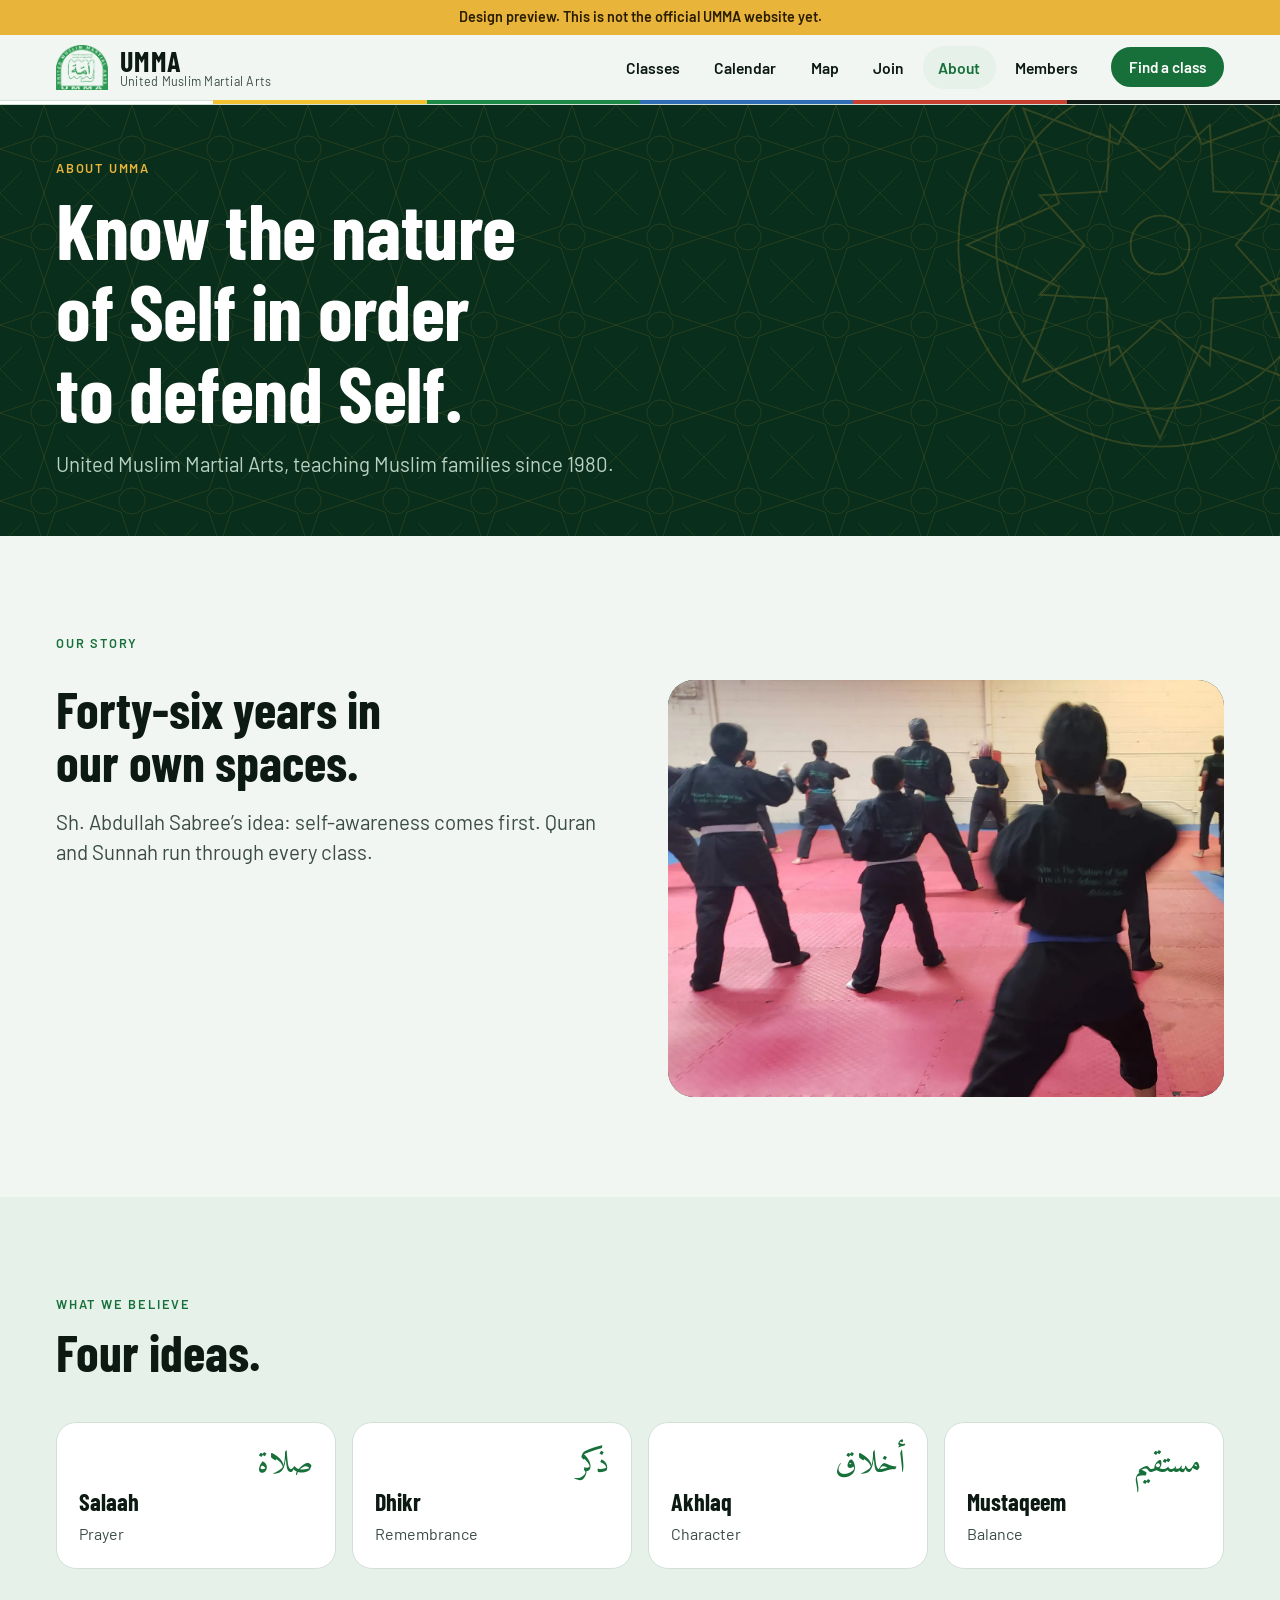
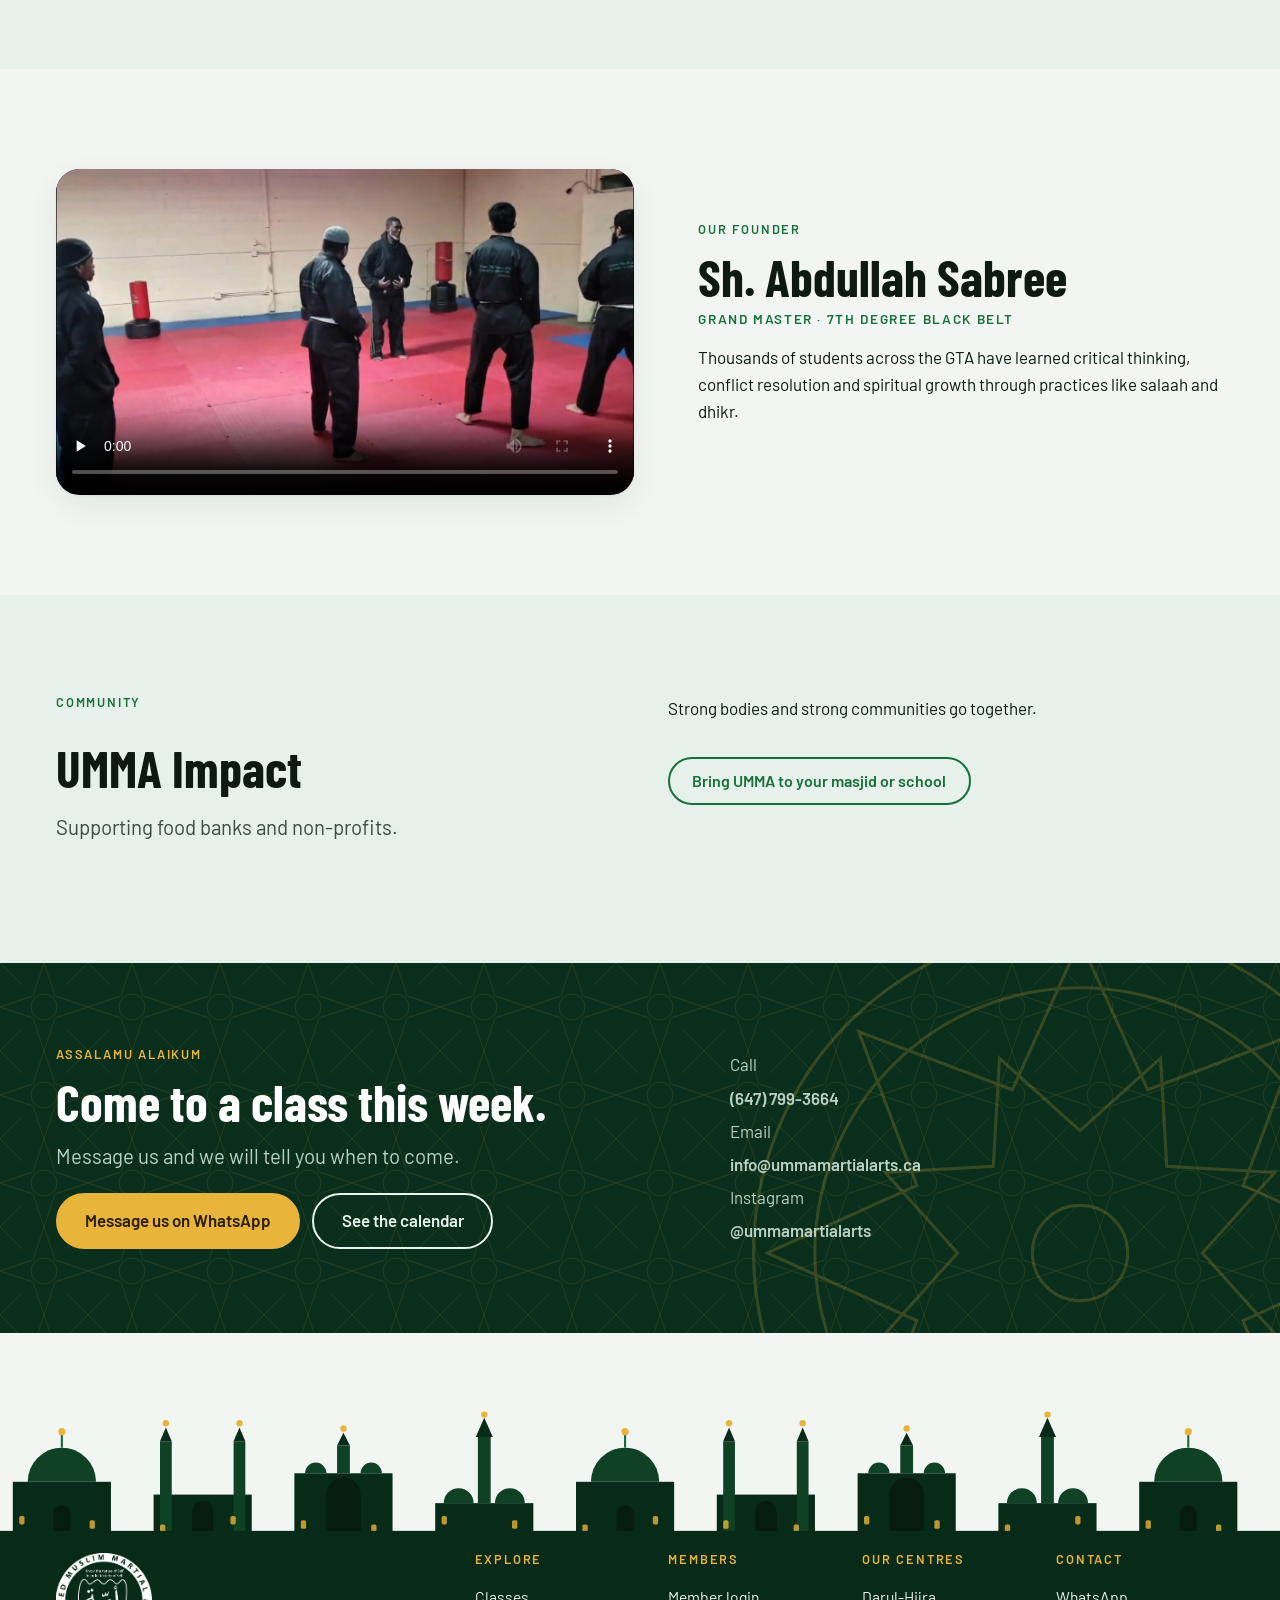
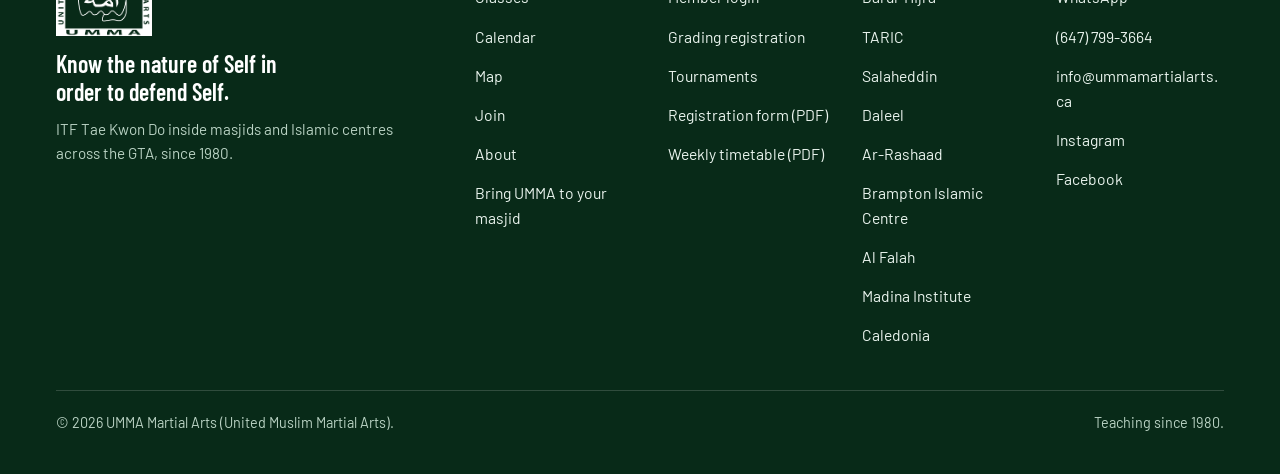
==== about.html @ 0c778fdb "Add files via upload" ====
<!doctype html>
<html lang="en">
<head>
<meta charset="utf-8">
<meta name="viewport" content="width=device-width, initial-scale=1, viewport-fit=cover">
<title>About UMMA | United Muslim Martial Arts since 1980</title>
<meta name="description" content="UMMA has taught ITF Tae Kwon Do to Muslim families in the GTA since 1980, guided by Sh. Abdullah Sabree’s self-awareness philosophy and the Quran and Sunnah.">
<meta name="robots" content="noindex, nofollow">
<link rel="canonical" href="https://sales580.github.io/umma-martial-arts-redesign/about.html">
<meta name="theme-color" content="#0A2E1C">
<meta property="og:type" content="website">
<meta property="og:site_name" content="UMMA Martial Arts">
<meta property="og:title" content="About UMMA | United Muslim Martial Arts since 1980">
<meta property="og:description" content="UMMA has taught ITF Tae Kwon Do to Muslim families in the GTA since 1980, guided by Sh. Abdullah Sabree’s self-awareness philosophy and the Quran and Sunnah.">
<meta property="og:url" content="https://sales580.github.io/umma-martial-arts-redesign/about.html">
<meta property="og:image" content="https://sales580.github.io/umma-martial-arts-redesign/og-image.jpg">
<meta name="twitter:card" content="summary_large_image">
<link rel="icon" type="image/png" href="favicon-64.png">
<link rel="apple-touch-icon" href="apple-touch-icon.png">
<link rel="preconnect" href="https://fonts.googleapis.com"><link rel="preconnect" href="https://fonts.gstatic.com" crossorigin><link href="https://fonts.googleapis.com/css2?family=Amiri:wght@400&family=Barlow+Condensed:wght@600;700&family=Barlow:wght@400;500;600&display=swap" rel="stylesheet">
<link rel="stylesheet" href="site.css">

</head>
<body>
<script>document.documentElement.classList.add("js")</script>
<a class="skip" href="#main">Skip to content</a>
<div class="preview-bar" role="note">Design preview. This is not the official UMMA website yet.</div>
<header class="site-header">
  <div class="wrap bar">
    <a class="brand" href="index.html" aria-label="UMMA Martial Arts, home">
      <img class="brand-logo" src="umma-logo-green.png" width="52" height="45" alt="">
      <span class="brand-text"><strong>UMMA</strong><span>United Muslim Martial Arts</span></span>
    </a>
    <nav class="nav" aria-label="Main"><a href="classes.html">Classes</a><a href="schedule.html">Calendar</a><a href="map.html">Map</a><a href="join.html">Join</a><a href="about.html" aria-current="page">About</a><a href="members.html">Members</a></nav>
    <a class="btn btn-sm hide-sm" href="schedule.html">Find a class</a>
  </div>
  <div class="beltbar" aria-hidden="true"><i></i><i></i><i></i><i></i><i></i><i></i></div>
</header>
<main id="main">
<section class="page-hero has-orn on-deep"><div class="ph-orn" aria-hidden="true"><svg class="orn" viewBox="0 0 200 200" aria-hidden="true"><circle cx="100" cy="100" r="96" class="orn-ring"/><circle cx="100" cy="100" r="78" class="orn-ring"/><path d="M100.0 8.0 L119.9 52.0 L165.1 34.9 L148.0 80.1 L192.0 100.0 L148.0 119.9 L165.1 165.1 L119.9 148.0 L100.0 192.0 L80.1 148.0 L34.9 165.1 L52.0 119.9 L8.0 100.0 L52.0 80.1 L34.9 34.9 L80.1 52.0 Z" class="orn-star"/><path d="M123.7 42.7 L125.5 74.5 L157.3 76.3 L136.0 100.0 L157.3 123.7 L125.5 125.5 L123.7 157.3 L100.0 136.0 L76.3 157.3 L74.5 125.5 L42.7 123.7 L64.0 100.0 L42.7 76.3 L74.5 74.5 L76.3 42.7 L100.0 64.0 Z" class="orn-star"/><circle cx="100" cy="100" r="14" class="orn-ring"/></svg></div><div class="wrap">
  <p class="eyebrow">About UMMA</p><h1>Know the nature of Self in order to defend Self.</h1><p class="lead">United Muslim Martial Arts, teaching Muslim families since 1980.</p></div></section>
<section class="section" aria-labelledby="story-h"><div class="wrap two">
  <div class="stack rv"><p class="eyebrow">Our story</p><h2 id="story-h">Forty-six years in our own spaces.</h2>
    <p class="lead">Sh. Abdullah Sabree&rsquo;s idea: self-awareness comes first. Quran and Sunnah run through every class.</p></div>
  <div class="rv" style="--d:.1s"><div class="band" style="aspect-ratio:4/3"><img src="class-action.webp" alt="Students practising together, seen from behind" loading="lazy"></div></div>
</div></section>
<section class="section section-tint" aria-labelledby="values-h"><div class="wrap">
  <div class="section-head rv"><p class="eyebrow">What we believe</p><h2 id="values-h">Four ideas.</h2></div>
  <div class="values"><div class="value rv" style="--d:0.00s"><span class="ar" lang="ar" dir="rtl" aria-hidden="true">صلاة</span><h3>Salaah</h3><p>Prayer</p></div><div class="value rv" style="--d:0.08s"><span class="ar" lang="ar" dir="rtl" aria-hidden="true">ذكر</span><h3>Dhikr</h3><p>Remembrance</p></div><div class="value rv" style="--d:0.16s"><span class="ar" lang="ar" dir="rtl" aria-hidden="true">أخلاق</span><h3>Akhlaq</h3><p>Character</p></div><div class="value rv" style="--d:0.24s"><span class="ar" lang="ar" dir="rtl" aria-hidden="true">مستقيم</span><h3>Mustaqeem</h3><p>Balance</p></div></div>
</div></section>
<section class="section" aria-labelledby="founder-h"><div class="wrap split">
  <div class="video rv"><video controls preload="none" playsinline poster="sh-abdullah-poster.jpg" aria-label="Sh. Abdullah Sabree speaking with students in the dojo"><source src="sh-abdullah-intro.mp4" type="video/mp4"></video></div>
  <div class="rv" style="--d:.1s"><p class="eyebrow">Our founder</p><h2 id="founder-h">Sh. Abdullah Sabree</h2>
    <p class="role">Grand Master &middot; 7th degree black belt</p>
    <p>Thousands of students across the GTA have learned critical thinking, conflict resolution and spiritual growth through practices like salaah and dhikr.</p></div>
</div></section>
<section class="section section-tint" aria-labelledby="impact-h"><div class="wrap two">
  <div class="stack rv"><p class="eyebrow">Community</p><h2 id="impact-h">UMMA Impact</h2><p class="lead">Supporting food banks and non-profits.</p></div>
  <div class="stack rv" style="--d:.1s"><p>Strong bodies and strong communities go together.</p><p><a class="btn btn-line" href="host.html">Bring UMMA to your masjid or school</a></p></div>
</div></section>
<section class="cta on-deep" aria-labelledby="cta-h">
  <div class="hero-orn" aria-hidden="true" style="top:auto;bottom:-260px"><svg class="orn" viewBox="0 0 200 200" aria-hidden="true"><circle cx="100" cy="100" r="96" class="orn-ring"/><circle cx="100" cy="100" r="78" class="orn-ring"/><path d="M100.0 8.0 L119.9 52.0 L165.1 34.9 L148.0 80.1 L192.0 100.0 L148.0 119.9 L165.1 165.1 L119.9 148.0 L100.0 192.0 L80.1 148.0 L34.9 165.1 L52.0 119.9 L8.0 100.0 L52.0 80.1 L34.9 34.9 L80.1 52.0 Z" class="orn-star"/><path d="M123.7 42.7 L125.5 74.5 L157.3 76.3 L136.0 100.0 L157.3 123.7 L125.5 125.5 L123.7 157.3 L100.0 136.0 L76.3 157.3 L74.5 125.5 L42.7 123.7 L64.0 100.0 L42.7 76.3 L74.5 74.5 L76.3 42.7 L100.0 64.0 Z" class="orn-star"/><circle cx="100" cy="100" r="14" class="orn-ring"/></svg></div>
  <div class="wrap">
    <div class="rv">
      <p class="eyebrow">Assalamu alaikum</p>
      <h2 id="cta-h">Come to a class this week.</h2>
      <p class="lead" style="margin-top:.8rem">Message us and we will tell you when to come.</p>
      <div class="btn-row"><a class="btn btn-gold btn-lg" href="https://wa.me/16477993664?text=Assalamu%20alaikum%2C%20I%20would%20like%20to%20ask%20about%20UMMA%20classes." target="_blank" rel="noopener">Message us on WhatsApp</a><a class="btn btn-ghost btn-lg" href="schedule.html">See the calendar</a></div>
    </div>
    <p class="contact-lines"><span>Call</span>(647) 799-3664<br><span>Email</span>info@ummamartialarts.ca<br><span>Instagram</span>@ummamartialarts</p>
  </div>
</section>
</main>
<div class="skywrap" aria-hidden="true"><svg class="skyline" viewBox="0 0 1200 120" preserveAspectRatio="xMidYMax slice" aria-hidden="true"><rect x="12" y="72" width="92" height="48" class="sk-a"/><path d="M26 72a32 32 0 0 1 64 0z" class="sk-b"/><path d="M58 40V28" class="sk-l"/><circle cx="58" cy="25" r="3.4" class="sk-g"/><path d="M50 120v-18a8 8 0 0 1 16 0v18z" class="sk-w"/><rect x="144" y="84" width="92" height="36" class="sk-a"/><rect x="150" y="34" width="11" height="86" class="sk-b"/><path d="M150 34l5.5-13 5.5 13z" class="sk-a"/><circle cx="155.5" cy="17" r="3" class="sk-g"/><rect x="219" y="34" width="11" height="86" class="sk-b"/><path d="M219 34l5.5-13 5.5 13z" class="sk-a"/><circle cx="224.5" cy="17" r="3" class="sk-g"/><path d="M180 120v-20a10 10 0 0 1 20 0v20z" class="sk-w"/><rect x="276" y="64" width="92" height="56" class="sk-a"/><path d="M286 64a10 10 0 0 1 20 0z M338 64a10 10 0 0 1 20 0z" class="sk-b"/><path d="M306 120v-36a16 16 0 0 1 32 0v36z" class="sk-w"/><rect x="316" y="38" width="12" height="26" class="sk-b"/><path d="M316 38l6-12 6 12z" class="sk-a"/><circle cx="322" cy="22" r="3" class="sk-g"/><rect x="408" y="92" width="92" height="28" class="sk-a"/><rect x="448" y="30" width="12" height="62" class="sk-b"/><path d="M446 30h16l-8-18z" class="sk-a"/><circle cx="454" cy="9" r="3" class="sk-g"/><path d="M416 92a14 14 0 0 1 28 0z M464 92a14 14 0 0 1 28 0z" class="sk-b"/><rect x="540" y="72" width="92" height="48" class="sk-a"/><path d="M554 72a32 32 0 0 1 64 0z" class="sk-b"/><path d="M586 40V28" class="sk-l"/><circle cx="586" cy="25" r="3.4" class="sk-g"/><path d="M578 120v-18a8 8 0 0 1 16 0v18z" class="sk-w"/><rect x="672" y="84" width="92" height="36" class="sk-a"/><rect x="678" y="34" width="11" height="86" class="sk-b"/><path d="M678 34l5.5-13 5.5 13z" class="sk-a"/><circle cx="683.5" cy="17" r="3" class="sk-g"/><rect x="747" y="34" width="11" height="86" class="sk-b"/><path d="M747 34l5.5-13 5.5 13z" class="sk-a"/><circle cx="752.5" cy="17" r="3" class="sk-g"/><path d="M708 120v-20a10 10 0 0 1 20 0v20z" class="sk-w"/><rect x="804" y="64" width="92" height="56" class="sk-a"/><path d="M814 64a10 10 0 0 1 20 0z M866 64a10 10 0 0 1 20 0z" class="sk-b"/><path d="M834 120v-36a16 16 0 0 1 32 0v36z" class="sk-w"/><rect x="844" y="38" width="12" height="26" class="sk-b"/><path d="M844 38l6-12 6 12z" class="sk-a"/><circle cx="850" cy="22" r="3" class="sk-g"/><rect x="936" y="92" width="92" height="28" class="sk-a"/><rect x="976" y="30" width="12" height="62" class="sk-b"/><path d="M974 30h16l-8-18z" class="sk-a"/><circle cx="982" cy="9" r="3" class="sk-g"/><path d="M944 92a14 14 0 0 1 28 0z M992 92a14 14 0 0 1 28 0z" class="sk-b"/><rect x="1068" y="72" width="92" height="48" class="sk-a"/><path d="M1082 72a32 32 0 0 1 64 0z" class="sk-b"/><path d="M1114 40V28" class="sk-l"/><circle cx="1114" cy="25" r="3.4" class="sk-g"/><path d="M1106 120v-18a8 8 0 0 1 16 0v18z" class="sk-w"/><rect class="sk-win" x="18" y="104" width="5" height="8" rx="1.5" style="animation-delay:0.00s"/><rect class="sk-win" x="84" y="108" width="5" height="8" rx="1.5" style="animation-delay:0.37s"/><rect class="sk-win" x="150" y="112" width="5" height="8" rx="1.5" style="animation-delay:0.74s"/><rect class="sk-win" x="216" y="104" width="5" height="8" rx="1.5" style="animation-delay:1.11s"/><rect class="sk-win" x="282" y="108" width="5" height="8" rx="1.5" style="animation-delay:1.48s"/><rect class="sk-win" x="348" y="112" width="5" height="8" rx="1.5" style="animation-delay:1.85s"/><rect class="sk-win" x="414" y="104" width="5" height="8" rx="1.5" style="animation-delay:2.22s"/><rect class="sk-win" x="480" y="108" width="5" height="8" rx="1.5" style="animation-delay:2.59s"/><rect class="sk-win" x="546" y="112" width="5" height="8" rx="1.5" style="animation-delay:2.96s"/><rect class="sk-win" x="612" y="104" width="5" height="8" rx="1.5" style="animation-delay:3.33s"/><rect class="sk-win" x="678" y="108" width="5" height="8" rx="1.5" style="animation-delay:3.70s"/><rect class="sk-win" x="744" y="112" width="5" height="8" rx="1.5" style="animation-delay:0.07s"/><rect class="sk-win" x="810" y="104" width="5" height="8" rx="1.5" style="animation-delay:0.44s"/><rect class="sk-win" x="876" y="108" width="5" height="8" rx="1.5" style="animation-delay:0.81s"/><rect class="sk-win" x="942" y="112" width="5" height="8" rx="1.5" style="animation-delay:1.18s"/><rect class="sk-win" x="1008" y="104" width="5" height="8" rx="1.5" style="animation-delay:1.55s"/><rect class="sk-win" x="1074" y="108" width="5" height="8" rx="1.5" style="animation-delay:1.92s"/><rect class="sk-win" x="1140" y="112" width="5" height="8" rx="1.5" style="animation-delay:2.29s"/><rect x="0" y="118" width="1200" height="2" class="sk-a"/></svg></div>
<footer class="site-footer on-deep">
  <div class="wrap">
    <div class="f-top">
      <div class="f-brand">
        <img src="umma-logo-white.png" width="96" height="83" alt="UMMA, United Muslim Martial Arts" loading="lazy">
        <p class="f-tag">Know the nature of Self in order to defend Self.</p>
        <p class="f-small">ITF Tae Kwon Do inside masjids and Islamic centres across the GTA, since 1980.</p>
      </div>
      <nav class="f-cols" aria-label="Footer">
        <div><h2>Explore</h2><ul>
          <li><a href="classes.html">Classes</a></li><li><a href="schedule.html">Calendar</a></li><li><a href="map.html">Map</a></li><li><a href="join.html">Join</a></li>
          <li><a href="about.html">About</a></li><li><a href="host.html">Bring UMMA to your masjid</a></li></ul></div>
        <div><h2>Members</h2><ul>
          <li><a href="https://ummamartialarts.ca/membership-login/">Member login</a></li><li><a href="members.html#grading">Grading registration</a></li>
          <li><a href="members.html#tournaments">Tournaments</a></li><li><a href="UMMA-Registration-Form.pdf">Registration form (PDF)</a></li>
          <li><a href="UMMA-weekly-timetable.pdf">Weekly timetable (PDF)</a></li></ul></div>
        <div><h2>Our centres</h2><ul><li><a href="map.html#darulhijra">Darul-Hijra</a></li><li><a href="map.html#taric">TARIC</a></li><li><a href="map.html#salaheddin">Salaheddin</a></li><li><a href="map.html#daleel">Daleel</a></li><li><a href="map.html#arrashaad">Ar-Rashaad</a></li><li><a href="map.html#bic">Brampton Islamic Centre</a></li><li><a href="map.html#alfalah">Al Falah</a></li><li><a href="map.html#madina">Madina Institute</a></li><li><a href="map.html#caledonia">Caledonia</a></li></ul></div>
        <div><h2>Contact</h2><ul>
          <li><a href="https://wa.me/16477993664?text=Assalamu%20alaikum%2C%20I%20would%20like%20to%20ask%20about%20UMMA%20classes.">WhatsApp</a></li><li><a href="tel:+16477993664">(647) 799-3664</a></li>
          <li><a href="mailto:info@ummamartialarts.ca">info@ummamartialarts.ca</a></li><li><a href="https://www.instagram.com/ummamartialarts/">Instagram</a></li><li><a href="https://www.facebook.com/ummamartialarts">Facebook</a></li></ul></div>
      </nav>
    </div>
    <div class="f-bottom"><p>&copy; <span data-year>2026</span> UMMA Martial Arts (United Muslim Martial Arts).</p><p>Teaching since 1980.</p></div>
  </div>
</footer>
<div class="dock" role="region" aria-label="Quick actions">
  <a class="btn" href="schedule.html">Find a class</a>
  <a class="btn btn-line" href="https://wa.me/16477993664?text=Assalamu%20alaikum%2C%20I%20would%20like%20to%20ask%20about%20UMMA%20classes.">WhatsApp</a>
</div>

<script src="app.js" defer></script>
</body>
</html>
---- site.css ----
/* UMMA Martial Arts. Arch-framed photography and a belt-stripe rhythm on green-tinted paper; the weekly timetable is the centrepiece. */
:root{
  --fig:#0A2E1C; --fig-2:#5C8870; --ill-a:#0F4D2E; --ill-b:#2D9C52; --footer:#082A18;
  --map-land:#EAF1EC; --map-water:#CFE4EE; --map-line:#D3E0D7; --map-text:#2A3D33;
  --paper:#F2F6F3; --card:#FFFFFF; --ink:#0C1A13; --ink-2:#3A4C43; --line:#D3E0D7; --tint:#E6F1EA;
  --brand:#2D9C52; --brand-text:#17703A; --btn:#17703A; --btn-ink:#FFFFFF; --btn-hover:#0F5A2D;
  --deep:#0A2E1C; --deep-2:#0F3F27; --deep-ink:#EAF4EE; --deep-ink-2:#B9D2C3; --deep-line:rgba(255,255,255,.16);
  --gold:#E9B43A; --gold-hover:#F2C45C; --gold-ink:#2A1D00;
  --focus:#1B5EDB;
  --who-kids:#8A5200; --who-kids-bg:#FBEBCB; --who-sis:#6B3A8C; --who-sis-bg:#F0E4F7;
  --who-bro:#1D5C99; --who-bro-bg:#DDEBF8; --who-all:#17703A; --who-all-bg:#D9EFE0;
  --who-open:#4E5F56; --who-open-bg:#E3E9E5;
  --belt-white:#FFFFFF; --belt-yellow:#F2C230; --belt-green:#1E8A47; --belt-blue:#2F6DB5; --belt-red:#C8402F; --belt-black:#111A15;
  --shadow:0 1px 2px rgba(10,46,28,.06),0 10px 28px rgba(10,46,28,.08);
  --f-display:"Barlow Condensed","Arial Narrow",system-ui,sans-serif;
  --f-body:"Barlow",system-ui,-apple-system,"Segoe UI",Roboto,sans-serif;
  --f-arabic:"Amiri","Geeza Pro","Noto Naskh Arabic",serif;
  --pattern:url("data:image/svg+xml,%3Csvg xmlns='http://www.w3.org/2000/svg' width='88' height='88' viewBox='0 0 88 88'%3E%3Cg fill='none' stroke='%23E9B43A' stroke-opacity='.11' stroke-width='1'%3E%3Cpath d='M44 0l11 33 33 11-33 11-11 33-11-33L0 44l33-11z'/%3E%3Ccircle cx='44' cy='44' r='13'/%3E%3Cpath d='M0 0l22 22M88 0L66 22M0 88l22-22M88 88L66 66'/%3E%3C/g%3E%3C/svg%3E");
}
@media (prefers-color-scheme: dark){:root:not([data-theme="light"]){
  --paper:#09130E; --card:#0F1D15; --ink:#E8F2EC; --ink-2:#A6BBAE; --line:#203528; --tint:#12281C;
  --brand:#3DBB68; --brand-text:#5BD186; --btn:#3DBB68; --btn-ink:#04140A; --btn-hover:#5BD186;
  --focus:#7FB0FF;
  --who-kids:#F2BC5A; --who-kids-bg:#2D2210; --who-sis:#D2ABEA; --who-sis-bg:#2A1B36;
  --who-bro:#93C2F2; --who-bro-bg:#14263C; --who-all:#6FD493; --who-all-bg:#12301F;
  --who-open:#A6BBAE; --who-open-bg:#1A2B21; --belt-black:#2B3A31;
  --shadow:0 1px 2px rgba(0,0,0,.4),0 10px 28px rgba(0,0,0,.35);
  color-scheme:dark;
  --fig:#DDF0E4; --fig-2:#86AE98; --ill-a:#1F8A4F; --ill-b:#3DBB68;
  --map-land:#10201A; --map-water:#0E2C3C; --map-line:#1B3328; --map-text:#B8CDC0;
}}
:root[data-theme="dark"]{
  --paper:#09130E; --card:#0F1D15; --ink:#E8F2EC; --ink-2:#A6BBAE; --line:#203528; --tint:#12281C;
  --brand:#3DBB68; --brand-text:#5BD186; --btn:#3DBB68; --btn-ink:#04140A; --btn-hover:#5BD186;
  --focus:#7FB0FF;
  --who-kids:#F2BC5A; --who-kids-bg:#2D2210; --who-sis:#D2ABEA; --who-sis-bg:#2A1B36;
  --who-bro:#93C2F2; --who-bro-bg:#14263C; --who-all:#6FD493; --who-all-bg:#12301F;
  --who-open:#A6BBAE; --who-open-bg:#1A2B21; --belt-black:#2B3A31;
  --shadow:0 1px 2px rgba(0,0,0,.4),0 10px 28px rgba(0,0,0,.35);
  color-scheme:dark;
  --fig:#DDF0E4; --fig-2:#86AE98; --ill-a:#1F8A4F; --ill-b:#3DBB68;
  --map-land:#10201A; --map-water:#0E2C3C; --map-line:#1B3328; --map-text:#B8CDC0;
}

*,*::before,*::after{box-sizing:border-box}
html{-webkit-text-size-adjust:100%;scroll-behavior:smooth;scroll-padding-top:128px}
body{margin:0;background:var(--paper);color:var(--ink);font:400 1.0625rem/1.6 var(--f-body);-webkit-font-smoothing:antialiased;text-rendering:optimizeLegibility;overflow-x:hidden}
body::before{content:"";position:fixed;inset:0 0 auto;height:env(safe-area-inset-top,0px);background:var(--paper);z-index:70}
img{max-width:100%;height:auto;display:block}
a{color:var(--brand-text)}
h1,h2,h3{font-family:var(--f-display);font-weight:700;line-height:1.04;margin:0;text-wrap:balance}
h1{font-size:clamp(2.7rem,6.4vw,4.9rem);letter-spacing:-.005em}
h2{font-size:clamp(2.05rem,4.4vw,3.2rem)}
h3{font-size:1.55rem}
p{margin:0 0 1em}
ul,ol{margin:0;padding:0}
.wrap{width:100%;max-width:1200px;margin-inline:auto;padding-left:max(16px,env(safe-area-inset-left,0px));padding-right:max(16px,env(safe-area-inset-right,0px))}
.sr{position:absolute;width:1px;height:1px;overflow:hidden;clip:rect(0 0 0 0);white-space:nowrap}
.skip{position:absolute;left:-999px;top:8px;z-index:100;background:var(--gold);color:var(--gold-ink);padding:.6rem 1rem;border-radius:8px;font-weight:600}
.skip:focus{left:16px}
:focus-visible{outline:3px solid var(--focus);outline-offset:3px;border-radius:6px}
.on-deep :focus-visible{outline-color:var(--gold)}
.ar{font-family:var(--f-arabic);font-size:1.15em;letter-spacing:0}
@media (prefers-reduced-motion:reduce){*{scroll-behavior:auto!important;transition:none!important;animation:none!important}}

.preview-bar{background:var(--gold);color:var(--gold-ink);text-align:center;font:600 .9rem/1.3 var(--f-body);padding:.5rem 16px}

/* header */
.site-header{position:sticky;top:env(safe-area-inset-top,0px);z-index:60;background:color-mix(in srgb,var(--paper) 93%,transparent);-webkit-backdrop-filter:saturate(1.4) blur(10px);backdrop-filter:saturate(1.4) blur(10px);border-bottom:1px solid var(--line)}
.bar{display:flex;align-items:center;gap:18px;padding-block:10px}
.brand{display:flex;align-items:center;gap:12px;text-decoration:none;color:var(--ink);margin-right:auto}
.brand-logo{width:52px;height:auto}
.brand-text{display:grid;line-height:1.05}
.brand-text strong{font:700 1.75rem/1 var(--f-display);letter-spacing:.05em}
.brand-text span{font-size:.78rem;color:var(--ink-2);letter-spacing:.02em}
.nav{display:flex;gap:4px}
.nav a{padding:.55rem .95rem;border-radius:999px;text-decoration:none;color:var(--ink);font-weight:600;font-size:.98rem}
.nav a:hover{background:var(--tint)}
.nav a[aria-current="page"]{background:var(--tint);color:var(--brand-text)}
.beltbar{display:flex;height:4px}
.beltbar i{flex:1}
.beltbar i:nth-child(1){background:var(--belt-white);box-shadow:inset 0 1px 0 var(--line)}
.beltbar i:nth-child(2){background:var(--belt-yellow)}
.beltbar i:nth-child(3){background:var(--belt-green)}
.beltbar i:nth-child(4){background:var(--belt-blue)}
.beltbar i:nth-child(5){background:var(--belt-red)}
.beltbar i:nth-child(6){background:var(--belt-black)}

/* buttons */
.btn{display:inline-flex;align-items:center;justify-content:center;gap:.5rem;min-height:48px;padding:.7rem 1.4rem;border-radius:999px;font:600 1rem/1.1 var(--f-body);text-decoration:none;border:2px solid var(--btn);background:var(--btn);color:var(--btn-ink);cursor:pointer;transition:background .15s,border-color .15s,transform .15s;text-align:center}
.btn:hover{background:var(--btn-hover);border-color:var(--btn-hover)}
.btn:active{transform:translateY(1px)}
.btn-gold{background:var(--gold);border-color:var(--gold);color:var(--gold-ink)}
.btn-gold:hover{background:var(--gold-hover);border-color:var(--gold-hover)}
.btn-ghost{background:transparent;color:inherit;border-color:currentColor}
.btn-ghost:hover{background:rgba(255,255,255,.1);border-color:currentColor}
.btn-line{background:transparent;color:var(--brand-text);border-color:var(--brand-text)}
.btn-line:hover{background:var(--tint);border-color:var(--brand-text)}
.btn-sm{min-height:40px;padding:.5rem 1rem;font-size:.95rem}
.btn-lg{min-height:56px;padding:.9rem 1.7rem;font-size:1.06rem}
.btn-row{display:flex;flex-wrap:wrap;gap:12px}

/* sections */
.section{padding-block:clamp(56px,8vw,100px)}
.section-tint{background:var(--tint)}
.section-head{max-width:46rem;margin-bottom:clamp(24px,4vw,44px)}
.eyebrow{font:600 .8rem/1.2 var(--f-body);letter-spacing:.14em;text-transform:uppercase;color:var(--brand-text);margin:0 0 .8rem}
.on-deep .eyebrow{color:var(--gold)}
.lead{font-size:clamp(1.1rem,1.6vw,1.3rem);line-height:1.5;color:var(--ink-2);max-width:40rem}
.on-deep{--ink:var(--deep-ink);--ink-2:var(--deep-ink-2);--line:var(--deep-line);color:var(--deep-ink)}

/* hero */
.hero{position:relative;background:var(--deep);color:var(--deep-ink);overflow:hidden;isolation:isolate}
.hero::before{content:"";position:absolute;inset:0;background-image:var(--pattern);background-size:88px 88px;z-index:-2}
.hero::after{content:"\0623\0645\0651\0629";position:absolute;left:-1%;bottom:-20%;font:400 min(44vw,520px)/1 var(--f-arabic);color:#fff;opacity:.05;z-index:-1;direction:rtl;pointer-events:none}
.hero-grid{display:grid;grid-template-columns:minmax(0,1.05fr) minmax(0,.95fr);gap:clamp(28px,5vw,72px);align-items:center;padding-block:clamp(36px,6vw,80px)}
.hero h1{color:#fff;margin:.2rem 0 1.1rem}
.hero .lead{color:var(--deep-ink-2);margin-bottom:1.6rem}
.hero-eyebrow{display:flex;flex-wrap:wrap;gap:8px 14px;align-items:center;font:600 .85rem/1.2 var(--f-body);letter-spacing:.1em;text-transform:uppercase;color:var(--gold);margin:0}
.hero-eyebrow .ar{font-size:1.4rem;letter-spacing:0;text-transform:none;color:#fff}
.hero-points{list-style:none;display:flex;flex-wrap:wrap;gap:6px 18px;margin:1.4rem 0 0;color:var(--deep-ink-2);font-size:.98rem}
.hero-points li::before{content:"";display:inline-block;width:8px;height:8px;border-radius:50%;background:var(--gold);margin-right:8px;vertical-align:middle}
.hero-art{position:relative;justify-self:end;width:min(100%,520px);aspect-ratio:1/1.1}
.arch{overflow:hidden;border-radius:999px 999px 22px 22px;background:var(--deep-2)}
.arch img{width:100%;height:100%;object-fit:cover}
.arch-lg{position:absolute;right:0;top:0;width:74%;height:94%}
.arch-lg img{object-position:36% 60%}
.arch-sm{position:absolute;left:0;bottom:0;width:46%;height:50%;border:7px solid var(--deep)}
.arch-sm img{object-position:62% 50%}
.hero-badge{position:absolute;right:6px;bottom:7%;background:var(--gold);color:var(--gold-ink);border-radius:18px;padding:12px 16px;display:grid;line-height:1.05;box-shadow:0 10px 24px rgba(0,0,0,.28)}
.hero-badge b{font:700 2.6rem/1 var(--f-display)}
.hero-badge span{font-weight:600;font-size:.86rem;max-width:9rem}
.facts{display:grid;grid-template-columns:repeat(4,minmax(0,1fr));border-top:1px solid var(--deep-line)}
.fact{padding:22px 20px 24px 0;display:grid;gap:2px}
.fact b{font:700 2.7rem/1 var(--f-display);color:var(--gold)}
.fact span{color:var(--deep-ink-2);font-size:.98rem;line-height:1.3}

/* cards */
.cards3{display:grid;grid-template-columns:repeat(3,minmax(0,1fr));gap:20px}
.card{background:var(--card);border:1px solid var(--line);border-radius:22px;padding:28px;display:flex;flex-direction:column;gap:12px}
.ico{width:54px;height:54px;border-radius:18px;background:var(--tint);color:var(--brand-text);display:grid;place-items:center}
.ico svg{width:30px;height:30px;stroke:currentColor;fill:none;stroke-width:2;stroke-linecap:round;stroke-linejoin:round}
.card h3{margin-top:6px}
.card p{margin:0;color:var(--ink-2)}
.proof{margin-top:auto!important;padding-top:12px;border-top:1px solid var(--line);font-weight:600;font-size:.94rem;color:var(--brand-text)!important}

/* timetable */
.filters{display:flex;flex-wrap:wrap;gap:12px 16px;align-items:center;margin-bottom:20px}
.chips{display:flex;flex-wrap:wrap;gap:8px}
.chip{min-height:44px;padding:.5rem 1.05rem;border-radius:999px;border:1.5px solid var(--line);background:var(--card);color:var(--ink);font:600 .96rem/1 var(--f-body);cursor:pointer}
.chip:hover{border-color:var(--brand)}
.chip[aria-pressed="true"]{background:var(--btn);border-color:var(--btn);color:var(--btn-ink)}
.area-sel{min-height:44px;padding:.5rem .9rem;border-radius:12px;border:1.5px solid var(--line);background:var(--card);color:var(--ink);font:600 .96rem var(--f-body)}
.week{list-style:none;display:grid;gap:12px}
.day{display:grid;grid-template-columns:150px minmax(0,1fr);gap:18px;align-items:start;padding:16px 18px;background:var(--card);border:1px solid var(--line);border-radius:18px}
.day.is-today{border-color:var(--brand);box-shadow:0 0 0 3px color-mix(in srgb,var(--brand) 22%,transparent)}
.day-name{font-size:1.75rem;display:flex;flex-wrap:wrap;align-items:center;gap:8px;padding-top:4px}
.today-badge{font:700 .72rem/1 var(--f-body);letter-spacing:.08em;text-transform:uppercase;background:var(--brand);color:#fff;padding:.3rem .55rem;border-radius:999px}
.slots{list-style:none;display:grid;grid-template-columns:repeat(auto-fill,minmax(min(100%,235px),1fr));gap:10px}
.slot a{display:grid;gap:3px;height:100%;padding:11px 14px 12px;border-radius:14px;background:var(--tint);text-decoration:none;color:var(--ink);border:1.5px solid transparent}
.slot a:hover{border-color:var(--brand)}
.slot .t{font:700 1.45rem/1.1 var(--f-display);font-variant-numeric:tabular-nums}
.slot .w{font-size:.96rem;color:var(--ink-2)}
.tag{display:inline-block;justify-self:start;padding:.2rem .65rem;border-radius:999px;font:600 .8rem/1.3 var(--f-body);letter-spacing:.01em;margin-top:2px}
.tag-kids{color:var(--who-kids);background:var(--who-kids-bg)}
.tag-sisters{color:var(--who-sis);background:var(--who-sis-bg)}
.tag-brothers{color:var(--who-bro);background:var(--who-bro-bg)}
.tag-all{color:var(--who-all);background:var(--who-all-bg)}
.tag-open{color:var(--who-open);background:var(--who-open-bg)}
.week-empty{padding:22px;border-radius:16px;background:var(--card);border:1px dashed var(--line);color:var(--ink-2)}
.legend{display:flex;flex-wrap:wrap;gap:8px;margin:18px 0 0;font-size:.92rem;color:var(--ink-2);align-items:center}

/* tiles */
.tiles{display:grid;grid-template-columns:repeat(auto-fit,minmax(min(100%,220px),1fr));gap:16px}
.tile{display:flex;flex-direction:column;gap:10px;padding:24px;border-radius:22px;background:var(--card);border:1px solid var(--line);text-decoration:none;color:var(--ink)}
.tile:hover{border-color:var(--brand);box-shadow:var(--shadow)}
.tile p{margin:0;color:var(--ink-2);font-size:1rem}
.tile .more{margin-top:auto;font-weight:600;color:var(--brand-text);padding-top:6px}

/* body mind soul */
.bms{display:grid;grid-template-columns:repeat(3,minmax(0,1fr));border-top:2px solid var(--ink)}
.bms>div{padding:26px 28px 8px 0}
.bms .word{font:700 clamp(3rem,6vw,4.6rem)/1 var(--f-display);color:var(--brand-text);display:block;margin-bottom:10px}
.bms p{color:var(--ink-2);max-width:22rem}
.band{margin-top:clamp(24px,4vw,44px);aspect-ratio:16/5;border-radius:26px;overflow:hidden;background:var(--deep-2)}
.band img{width:100%;height:100%;object-fit:cover;object-position:50% 55%}

/* centres */
.centres{display:grid;grid-template-columns:repeat(auto-fill,minmax(min(100%,300px),1fr));gap:18px}
.centre{display:flex;flex-direction:column;background:var(--card);border:1px solid var(--line);border-radius:22px;overflow:hidden}
.centre-photo{position:relative;aspect-ratio:16/10;background:var(--deep-2)}
.centre-photo img{width:100%;height:100%;object-fit:cover}
.centre-photo.is-empty{display:grid;place-items:center;background:var(--deep-2) var(--pattern)}
.centre-photo.is-empty img{width:30%;height:auto;object-fit:contain;opacity:.92}
.centre-body{display:flex;flex-direction:column;gap:8px;padding:18px 18px 20px;flex:1}
.centre h3{font-size:1.5rem}
.area{font:600 .78rem/1 var(--f-body);letter-spacing:.13em;text-transform:uppercase;color:var(--brand-text);margin:0}
.addr{margin:0;color:var(--ink-2);font-size:.97rem}
.mini{list-style:none;display:grid;gap:6px;margin:6px 0 2px;font-size:.96rem}
.mini li{display:grid;grid-template-columns:3.1rem minmax(0,1fr);gap:8px;align-items:baseline}
.mini b{font:700 1.1rem/1.1 var(--f-display);letter-spacing:.03em}
.centre .note{margin:0;font-size:.92rem;color:var(--ink-2)}
.actions{display:flex;flex-wrap:wrap;gap:8px;margin-top:auto;padding-top:12px}
.centre-link{display:flex;flex-direction:column;text-decoration:none;color:inherit;height:100%}
.centre-link:hover .centre{border-color:var(--brand)}

/* belt path */
.path{list-style:none;display:grid;grid-template-columns:repeat(auto-fit,minmax(min(46%,140px),1fr));gap:10px}
.belt{display:flex;align-items:flex-start;min-height:66px;padding:10px 14px;border-radius:12px;font:700 1.2rem/1.1 var(--f-display);box-shadow:inset 0 -10px 0 var(--stripe,transparent);border:1px solid rgba(0,0,0,.14);letter-spacing:.01em}
.belt.has-stripe{padding-bottom:22px}
.b-white{background:var(--belt-white);color:#111}
.b-yellow{background:var(--belt-yellow);color:#1a1400}
.b-green{background:var(--belt-green);color:#fff}
.b-blue{background:var(--belt-blue);color:#fff}
.b-red{background:var(--belt-red);color:#fff}
.b-black{background:var(--belt-black);color:#fff;border-color:var(--line)}
.grades{display:grid;grid-template-columns:repeat(3,minmax(0,1fr));gap:16px;margin-top:28px}
.grade{background:var(--card);border:1px solid var(--line);border-radius:20px;padding:22px;display:flex;flex-direction:column;gap:8px}
.grade h3{font-size:1.45rem}
.grade p{margin:0;color:var(--ink-2);font-size:.98rem}
.grade .btn{margin-top:auto;align-self:flex-start}

/* founder */
.split{display:grid;grid-template-columns:minmax(0,1.1fr) minmax(0,1fr);gap:clamp(24px,5vw,64px);align-items:center}
.video{border-radius:24px;overflow:hidden;background:#000;aspect-ratio:16/9;box-shadow:var(--shadow)}
.video video{width:100%;height:100%;display:block;object-fit:cover}
.quote{margin:1.2rem 0;padding:0 0 0 18px;border-left:4px solid var(--gold);font:600 1.5rem/1.25 var(--f-display);color:var(--ink)}
.role{font:600 .85rem/1.2 var(--f-body);letter-spacing:.12em;text-transform:uppercase;color:var(--brand-text);margin:.5rem 0 1rem}

/* plans */
.plans{display:grid;grid-template-columns:repeat(2,minmax(0,1fr));gap:22px;max-width:900px}
.plan{position:relative;background:var(--card);border:1.5px solid var(--line);border-radius:26px;padding:30px;display:flex;flex-direction:column;gap:14px}
.plan.is-featured{border-color:var(--brand);box-shadow:var(--shadow)}
.plan h3{font-size:1.5rem}
.ribbon{position:absolute;top:-14px;right:24px;background:var(--gold);color:var(--gold-ink);font:700 .85rem/1 var(--f-body);padding:.45rem .85rem;border-radius:999px}
.price{font:700 4rem/1 var(--f-display);letter-spacing:-.01em}
.price small{font:600 1.05rem var(--f-body);color:var(--ink-2);letter-spacing:0}
.checks{list-style:none;display:grid;gap:10px;margin:0 0 8px}
.checks li{display:grid;grid-template-columns:24px minmax(0,1fr);gap:10px;align-items:start}
.checks li::before{content:"";width:24px;height:24px;border-radius:50%;margin-top:1px;background:var(--tint) url("data:image/svg+xml,%3Csvg xmlns='http://www.w3.org/2000/svg' viewBox='0 0 24 24' fill='none' stroke='%232D9C52' stroke-width='3' stroke-linecap='round' stroke-linejoin='round'%3E%3Cpath d='M6 12.5l4 4 8-9'/%3E%3C/svg%3E") center/15px no-repeat}
.fine{font-size:.95rem;color:var(--ink-2);margin:18px 0 0;max-width:46rem}
.plan .btn{margin-top:auto}

/* faq */
.faq{display:grid;grid-template-columns:repeat(2,minmax(0,1fr));gap:30px 56px}
.faq h3{font-size:1.45rem;margin-bottom:6px}
.faq p{margin:0;color:var(--ink-2)}

/* steps, forms, notes */
.steps{list-style:none;display:grid;gap:16px;counter-reset:s;max-width:42rem}
.steps li{counter-increment:s;display:grid;grid-template-columns:44px minmax(0,1fr);gap:14px;align-items:start}
.steps li::before{content:counter(s);width:44px;height:44px;border-radius:50%;display:grid;place-items:center;background:var(--btn);color:var(--btn-ink);font:700 1.4rem/1 var(--f-display)}
.steps strong{display:block}
.steps span{color:var(--ink-2)}
.form{display:grid;gap:14px;background:var(--card);border:1px solid var(--line);border-radius:24px;padding:clamp(20px,3vw,32px)}
.form .row{display:grid;grid-template-columns:repeat(2,minmax(0,1fr));gap:14px}
.form .row .field:only-child{grid-column:1/-1}
.field{display:grid;gap:6px;min-width:0}
.field label{font-weight:600;font-size:.95rem}
.field input,.field select,.field textarea{width:100%;min-height:48px;padding:.7rem .9rem;border-radius:12px;border:1.5px solid var(--line);background:var(--paper);color:var(--ink);font:inherit}
.field textarea{min-height:104px;resize:vertical}
.preview{white-space:pre-wrap;background:var(--tint);border-radius:14px;padding:14px 16px;font-size:.96rem;color:var(--ink-2);margin:0}
.callout{background:var(--card);border:1px solid var(--line);border-left:5px solid var(--gold);border-radius:14px;padding:16px 20px;color:var(--ink-2)}
.callout p{margin:0}
.two{display:grid;grid-template-columns:minmax(0,1fr) minmax(0,1fr);gap:clamp(24px,5vw,56px);align-items:start}
.list-plain{list-style:none;display:grid;gap:10px}
.list-plain li{display:grid;grid-template-columns:24px minmax(0,1fr);gap:10px}
.list-plain li::before{content:"";width:24px;height:24px;border-radius:50%;margin-top:1px;background:var(--tint) url("data:image/svg+xml,%3Csvg xmlns='http://www.w3.org/2000/svg' viewBox='0 0 24 24' fill='none' stroke='%232D9C52' stroke-width='3' stroke-linecap='round' stroke-linejoin='round'%3E%3Cpath d='M6 12.5l4 4 8-9'/%3E%3C/svg%3E") center/15px no-repeat}
.values{display:grid;grid-template-columns:repeat(4,minmax(0,1fr));gap:16px}
.value{background:var(--card);border:1px solid var(--line);border-radius:20px;padding:22px}
.value .ar{display:block;font-size:2rem;color:var(--brand-text);line-height:1.2;margin-bottom:6px}
.value h3{font-size:1.5rem;margin-bottom:6px}
.value p{margin:0;color:var(--ink-2);font-size:1rem}
.page-hero{background:var(--deep);color:var(--deep-ink);position:relative;overflow:hidden;isolation:isolate}
.page-hero::before{content:"";position:absolute;inset:0;background-image:var(--pattern);background-size:88px 88px;z-index:-1}
.page-hero .wrap{padding-block:clamp(36px,6vw,72px)}
.page-hero h1{color:#fff;margin:.2rem 0 1rem;max-width:18ch}
.page-hero .lead{color:var(--deep-ink-2);margin:0}
.photo-arch{width:min(100%,420px);aspect-ratio:3/4}
.stack{display:grid;gap:18px}
.rowline{display:flex;flex-wrap:wrap;gap:8px}

/* cta + footer */
.cta{background:var(--deep);color:var(--deep-ink);position:relative;overflow:hidden;isolation:isolate}
.cta::before{content:"";position:absolute;inset:0;background-image:var(--pattern);background-size:88px 88px;z-index:-1}
.cta .wrap{padding-block:clamp(48px,7vw,84px);display:grid;grid-template-columns:minmax(0,1.3fr) minmax(0,1fr);gap:32px;align-items:center}
.cta h2{color:#fff}
.cta p{color:var(--deep-ink-2)}
.contact-lines{display:grid;gap:6px;margin:0;font-weight:600}
.contact-lines span{color:var(--deep-ink-2);font-weight:400;margin-right:8px}
.site-footer{background:#07210F;background:color-mix(in srgb,var(--deep) 88%,#000);color:var(--deep-ink);padding-block:56px 40px}
.f-top{display:grid;grid-template-columns:minmax(0,1fr) minmax(0,2fr);gap:44px}
.f-brand img{width:96px;height:auto;margin-bottom:14px}
.f-tag{font:600 1.5rem/1.2 var(--f-display);color:#fff;max-width:16rem;margin-bottom:.6rem}
.f-small{color:var(--deep-ink-2);font-size:.95rem;max-width:22rem}
.f-cols{display:grid;grid-template-columns:repeat(4,minmax(0,1fr));gap:26px}
.f-cols h2{font:600 .8rem/1 var(--f-body);letter-spacing:.14em;text-transform:uppercase;color:var(--gold);margin-bottom:12px}
.f-cols ul{list-style:none;display:grid;gap:0}
.f-cols a{color:var(--deep-ink);text-decoration:none;display:inline-block;padding:7px 0;min-height:38px;font-size:.98rem;overflow-wrap:anywhere;max-width:100%}
.contact-lines{overflow-wrap:anywhere}
.f-cols a:hover{text-decoration:underline}
.f-bottom{margin-top:36px;padding-top:20px;border-top:1px solid var(--deep-line);color:var(--deep-ink-2);font-size:.9rem;display:flex;flex-wrap:wrap;gap:8px 24px;justify-content:space-between}
.f-bottom p{margin:0}
.dock{display:none}

@media (max-width:1000px){
  .hero-grid{grid-template-columns:1fr}
  .hero-art{justify-self:center;width:min(100%,440px)}
  .facts{grid-template-columns:repeat(2,minmax(0,1fr))}
  .cards3,.grades,.bms{grid-template-columns:1fr}
  .bms>div{padding-right:0}
  .values{grid-template-columns:repeat(2,minmax(0,1fr))}
  .split,.two,.cta .wrap{grid-template-columns:1fr}
  .f-top{grid-template-columns:1fr}
  .f-cols{grid-template-columns:repeat(2,minmax(0,1fr))}
}
@media (max-width:820px){
  .bar{flex-wrap:wrap;gap:8px;padding-block:8px}
  .nav{order:3;width:100%;display:grid;grid-template-columns:repeat(5,minmax(0,1fr));gap:2px}
  .nav a{text-align:center;padding:.6rem .1rem;font-size:.93rem}
  .hide-sm{display:none}
  .brand-logo{width:44px}
  .brand-text strong{font-size:1.5rem}
  .dock{position:fixed;left:0;right:0;bottom:0;z-index:55;display:grid;grid-template-columns:1fr 1fr;gap:10px;padding:10px max(16px,env(safe-area-inset-right,0px)) calc(10px + env(safe-area-inset-bottom,0px)) max(16px,env(safe-area-inset-left,0px));background:color-mix(in srgb,var(--paper) 95%,transparent);-webkit-backdrop-filter:blur(10px);backdrop-filter:blur(10px);border-top:1px solid var(--line)}
  body{padding-bottom:calc(76px + env(safe-area-inset-bottom,0px))}
  html{scroll-padding-top:110px}
  .day{grid-template-columns:1fr;gap:8px}
  .day-name{font-size:1.55rem}
  .plans,.faq{grid-template-columns:1fr}
  .form .row{grid-template-columns:1fr}
  .band{aspect-ratio:16/8}
}
@media (max-width:560px){
  .hero .btn-row .btn,.cta .btn-row .btn{width:100%}
}
@media (max-width:480px){
  .facts{grid-template-columns:repeat(2,minmax(0,1fr))}
  .fact b{font-size:2.3rem}
  .values{grid-template-columns:1fr}
  .f-cols{grid-template-columns:repeat(2,minmax(0,1fr))}
  .hero-badge b{font-size:2.1rem}
}

/* ===== v2: pictures and motion ===== */
[hidden]{display:none!important}
.js .rv{transform:translateY(22px);transition:transform .85s cubic-bezier(.2,.7,.2,1);transition-delay:var(--d,0s)}
.js .rv.in{transform:none}
@keyframes spin{to{transform:rotate(360deg)}}
@keyframes floaty{0%,100%{transform:translateY(0)}50%{transform:translateY(-7px)}}
@keyframes tw{0%,100%{opacity:.25}50%{opacity:1}}
@keyframes glow{from{opacity:.3}to{opacity:.9}}
@keyframes pulse{0%,100%{transform:scale(1)}50%{transform:scale(1.2)}}
@keyframes march{to{stroke-dashoffset:-22}}
@keyframes node{0%,100%{transform:scale(1)}50%{transform:scale(1.4)}}
@keyframes mq{to{transform:translateX(-50%)}}
@keyframes ping{0%{transform:scale(.6);opacity:.85}100%{transform:scale(3.4);opacity:0}}
@keyframes kb{from{transform:scale(1.02)}to{transform:scale(1.15) translate(-1.4%,-1%)}}
@keyframes sweep{0%{stroke-dashoffset:100;opacity:0}8%{opacity:.95}46%{stroke-dashoffset:-14;opacity:.95}58%,100%{stroke-dashoffset:-14;opacity:0}}
@keyframes draw{0%{stroke-dashoffset:420}35%,100%{stroke-dashoffset:0}}

/* hero */
.hero-orn{position:absolute;right:-140px;top:-110px;width:min(72vw,680px);color:var(--gold);opacity:.2;z-index:-1;pointer-events:none}
.orn{display:block;width:100%;height:auto;animation:spin 120s linear infinite}
.orn-ring,.orn-star{fill:none;stroke:currentColor;stroke-width:.9}
.hero::after{display:none}
.slides{background:var(--deep-2)}
.slide{position:absolute;inset:0;width:100%;height:100%;object-fit:cover;opacity:0;transition:opacity 1.5s ease}
.slide.is-active{opacity:1;animation:kb 15s ease-out both}
.slides .sweep{position:absolute;inset:0;width:100%;height:100%;pointer-events:none}
.sweep path{fill:none;stroke:var(--gold);stroke-width:1.8;stroke-linecap:round;stroke-dasharray:16 84;stroke-dashoffset:100;opacity:0;vector-effect:non-scaling-stroke;animation:sweep 6s cubic-bezier(.4,0,.2,1) infinite}
.sweep .s2{animation-delay:.4s;stroke-width:1.2}
.kata-card{display:grid;place-items:end center;background:linear-gradient(180deg,#EEF6F1,#D5E8DC)}
.kata-card .kata{width:100%;height:100%}
.hero-badge{animation:floaty 5.5s ease-in-out infinite}
.arch-lg .slide{object-position:50% 60%}

/* marquee */
.marquee{background:var(--deep);color:var(--deep-ink-2);overflow:hidden;white-space:nowrap;border-top:1px solid var(--deep-line)}
.mq-track{display:inline-flex;animation:mq 46s linear infinite;padding-block:15px}
.marquee:hover .mq-track{animation-play-state:paused}
.mq-item{display:inline-flex;align-items:center;gap:24px;padding-right:24px;font:600 1.1rem/1 var(--f-display);letter-spacing:.16em;text-transform:uppercase}
.mq-item svg{width:15px;height:15px;fill:var(--gold);flex:none}

/* pillars and illustrations */
.pillars{display:grid;grid-template-columns:repeat(3,minmax(0,1fr));gap:20px}
.pillar{background:var(--card);border:1px solid var(--line);border-radius:28px;padding:28px 24px 30px;display:grid;gap:8px;justify-items:center;text-align:center}
.pillar .ill{width:min(100%,200px);height:auto}
.pillar h3{font-size:2rem}
.pillar p{margin:0;color:var(--ink-2);font-size:1.05rem}
.ill-a{fill:var(--ill-a)}.ill-b{fill:var(--ill-b)}.ill-gold{fill:var(--gold)}.ill-door{fill:var(--paper)}
.ill-glow{fill:var(--gold);opacity:.55;animation:glow 3.4s ease-in-out infinite alternate}
.ill-line{fill:none;stroke:var(--ill-a);stroke-width:3;stroke-linecap:round}
.ill-line.thin{stroke-width:2}.ill-line.light{stroke:rgba(255,255,255,.75)}.ill-line.soft{opacity:.5}
.ill-stars circle{fill:var(--gold);animation:tw 3s ease-in-out infinite}
.ill-stars circle:nth-child(2){animation-delay:.7s}.ill-stars circle:nth-child(3){animation-delay:1.4s}.ill-stars circle:nth-child(4){animation-delay:2s}.ill-stars circle:nth-child(5){animation-delay:.3s}
.ill-rays{transform-origin:80px 66px;animation:spin 50s linear infinite}
.ill-rays line{stroke:var(--gold);stroke-width:2.4;stroke-linecap:round;opacity:.8}
.ill-pulse{transform-origin:80px 44px;animation:pulse 2.8s ease-in-out infinite}
.ill-ring{fill:none;stroke:var(--ill-b);stroke-width:1.5;stroke-dasharray:3 7;opacity:.6}
.ill-net line{stroke:var(--ill-b);stroke-width:2;stroke-dasharray:4 7;animation:march 1.4s linear infinite}
.ill-node{transform-box:fill-box;transform-origin:center;animation:node 2.8s ease-in-out infinite}

/* weekly calendar */
.cal{display:grid;gap:16px}
.viewbar{display:flex;flex-wrap:wrap;align-items:center;gap:10px 16px}
.viewtabs{display:inline-flex;background:var(--tint);border-radius:999px;padding:4px}
.viewtabs button{min-height:42px;padding:.4rem 1.2rem;border:0;border-radius:999px;background:transparent;color:var(--ink);font:600 .98rem var(--f-body);cursor:pointer}
.viewtabs button[aria-selected="true"]{background:var(--btn);color:var(--btn-ink)}
.week-range{margin:0 auto 0 0;color:var(--ink-2);font-weight:600}
.cal-scroll{overflow-x:auto;border:1px solid var(--line);border-radius:24px;background:var(--card)}
.cal-in{min-width:880px}
.cal-head{display:grid;grid-template-columns:64px repeat(7,minmax(0,1fr));background:var(--tint);border-bottom:1px solid var(--line)}
.cal-day{padding:10px 4px 8px;text-align:center;border-left:1px solid var(--line);display:grid;gap:3px;justify-items:center}
.cal-day b{font:700 1rem/1 var(--f-display);letter-spacing:.14em;text-transform:uppercase;color:var(--ink-2)}
.cal-day .date{font:700 1.5rem/1 var(--f-display);min-width:2.1rem;height:2.1rem;display:grid;place-items:center;border-radius:999px}
.cal-day .date:empty{display:none}
.cal-day.is-today .date{background:var(--brand);color:#fff}
.cal-day.is-today b{color:var(--brand-text)}
.cal-body{display:grid;grid-template-columns:64px minmax(0,1fr);height:660px}
.cal-axis{position:relative}
.cal-axis span{position:absolute;right:9px;transform:translateY(-50%);font:600 .74rem/1 var(--f-body);color:var(--ink-2)}
.cal-cols{position:relative;display:grid;grid-template-columns:repeat(7,minmax(0,1fr));background-image:linear-gradient(to bottom,var(--line) 1px,transparent 1px);background-size:100% 10%}
.cal-col{position:relative;border-left:1px solid var(--line)}
.cal-col.is-today{background:color-mix(in srgb,var(--brand) 7%,transparent)}
.ev{position:absolute;margin:0;padding:6px 7px 5px;border-radius:11px;border:1.5px solid transparent;text-align:left;overflow:hidden;cursor:pointer;display:grid;align-content:start;gap:1px;font:inherit;transition:transform .15s,box-shadow .15s}
.ev b{font:700 .98rem/1.05 var(--f-display);letter-spacing:.01em}
.ev span{font-size:.78rem;line-height:1.15;font-weight:600}
.ev i{font-style:normal;font-size:.72rem;line-height:1.15;opacity:.85}
.ev b,.ev span{overflow-wrap:anywhere}
.ev[data-n="2"]{padding:5px 5px 4px}
.ev[data-n="2"] b{font-size:.84rem}
.ev[data-n="2"] span{font-size:.7rem;overflow-wrap:normal}
.ev[data-n="2"] i{font-size:.64rem}
.ev[data-short]{display:flex;flex-wrap:wrap;align-items:center;gap:0 6px;padding-block:3px}
.ev[data-short]{flex-wrap:nowrap;gap:0 5px}
.ev[data-short] b{font-size:.78rem;white-space:nowrap}
.ev[data-short] span{font-size:.68rem;white-space:nowrap;overflow:hidden;text-overflow:ellipsis}

.ev:hover{transform:translateY(-1px);box-shadow:0 6px 16px rgba(10,46,28,.2);z-index:3}
.ev[aria-pressed="true"]{border-color:currentColor;box-shadow:0 0 0 3px color-mix(in srgb,currentColor 25%,transparent);z-index:4}
.ev.t-kids{background:var(--who-kids-bg);color:var(--who-kids)}
.ev.t-sisters{background:var(--who-sis-bg);color:var(--who-sis)}
.ev.t-brothers{background:var(--who-bro-bg);color:var(--who-bro)}
.ev.t-all{background:var(--who-all-bg);color:var(--who-all)}
.ev.t-open{background:var(--who-open-bg);color:var(--who-open)}
.cal-now{position:absolute;left:0;right:0;height:0;border-top:2px solid #E5484D;z-index:5;pointer-events:none}
.cal-now::before{content:"";position:absolute;left:-5px;top:-6px;width:10px;height:10px;border-radius:50%;background:#E5484D}
.cal-detail{display:grid;grid-template-columns:auto minmax(0,1fr) auto;gap:14px 28px;align-items:center;background:var(--card);border:1px solid var(--line);border-radius:24px;padding:18px 24px}
.cd-time b{display:block;font:700 2.3rem/1 var(--f-display)}
.cd-time span{color:var(--ink-2);font-weight:600}
.cd-main h3{font-size:1.55rem;margin-top:4px}
.cd-main p{margin:2px 0 0;color:var(--ink-2)}
.cd-actions{display:flex;flex-wrap:wrap;gap:8px;max-width:360px}
.week{list-style:none;display:grid;gap:12px}
.day{display:grid;grid-template-columns:150px minmax(0,1fr);gap:18px;align-items:start;padding:16px 18px;background:var(--card);border:1px solid var(--line);border-radius:20px}
.day.is-today{border-color:var(--brand);box-shadow:0 0 0 3px color-mix(in srgb,var(--brand) 22%,transparent)}

/* map */
.map{display:grid;grid-template-columns:minmax(0,1.5fr) minmax(0,1fr);gap:20px;align-items:start}
.map-stage{position:relative;border-radius:28px;overflow:hidden;border:1px solid var(--line);background:var(--map-land)}
.map-svg{display:block;width:100%;height:auto}
.m-land{fill:var(--map-land)}.m-grid{stroke:var(--map-line);stroke-width:.7;fill:none;opacity:.8}
.m-water{fill:var(--map-water)}.m-shore{fill:none;stroke:#7FB3CF;stroke-width:1.6;opacity:.85}
.m-lake{font:italic 600 20px var(--f-body);fill:#6C9BB5;letter-spacing:.14em}
.m-city{font:600 12.5px var(--f-body);fill:var(--map-text);opacity:.72;letter-spacing:.1em;text-transform:uppercase;paint-order:stroke;stroke:var(--map-land);stroke-width:4px}
.m-scale path{stroke:var(--map-text);stroke-width:1.5;fill:none}
.m-scale text,.m-north text{font:600 11px var(--f-body);fill:var(--map-text)}
.m-north path{fill:var(--map-text)}
.pin{cursor:pointer;outline:none}
.pin-body{fill:var(--brand);transform-origin:0 0;transition:transform .22s cubic-bezier(.3,1.6,.5,1)}
.pin-body circle{fill:#fff}
.pin:hover .pin-body,.pin:focus-visible .pin-body,.pin.is-sel .pin-body{transform:scale(1.3)}
.pin.is-sel .pin-body{fill:var(--gold)}
.pin.is-sel .pin-body circle{fill:var(--deep)}
.pin:focus-visible .pin-body{stroke:var(--focus);stroke-width:2px}
.pulse{fill:none;stroke:var(--brand);stroke-width:2;opacity:0;transform-box:fill-box;transform-origin:center}
.pin.today .pulse{animation:ping 2.6s ease-out infinite}
.m-pin{font:700 14px var(--f-body);fill:var(--ink);paint-order:stroke;stroke:var(--map-land);stroke-width:4.5px;stroke-linejoin:round;pointer-events:none}
.map-tools{display:flex;align-items:center;gap:10px;flex-wrap:wrap;padding:12px 14px;background:var(--card);border-bottom:1px solid var(--line)}
.map-msg{font-size:.9rem;font-weight:600;background:var(--card);padding:.3rem .7rem;border-radius:10px;border:1px solid var(--line)}
.map-msg:empty{display:none}
.map-note{margin:0;padding:8px 14px 10px;font-size:.78rem;color:var(--ink-2);background:var(--card);border-top:1px solid var(--line)}
.map-panel{background:var(--card);border:1px solid var(--line);border-radius:28px;overflow:hidden;position:sticky;top:132px}
.mp-photo{aspect-ratio:16/10;background:var(--deep-2) var(--pattern);display:grid;place-items:center;overflow:hidden}
.mp-photo img{width:100%;height:100%;object-fit:cover}
.mp-photo.is-empty img{width:32%;height:auto;object-fit:contain}
.mp-body{padding:18px 20px 22px;display:grid;gap:8px}
.mp-body h3{font-size:1.7rem}
.mp-picks{display:grid;grid-template-columns:repeat(auto-fill,minmax(150px,1fr));gap:10px;margin-top:16px}
.mp-pick{display:grid;gap:2px;text-align:left;padding:12px 14px;border-radius:16px;border:1.5px solid var(--line);background:var(--card);color:var(--ink);cursor:pointer;font:inherit}
.mp-pick b{font:700 1.2rem/1.1 var(--f-display)}
.mp-pick span{font-size:.82rem;color:var(--ink-2)}
.mp-pick[aria-pressed="true"]{border-color:var(--brand);background:var(--tint)}

/* picture-led class tiles */
.vtiles{display:grid;grid-template-columns:repeat(4,minmax(0,1fr));grid-auto-rows:minmax(210px,auto);gap:16px}
.vtile{position:relative;border-radius:28px;overflow:hidden;color:#fff;text-decoration:none;isolation:isolate;display:grid;align-items:end;min-height:210px;background:var(--deep-2)}
.vtile.big{grid-column:1/3;grid-row:1/3}
.vt-img{position:absolute;inset:0;z-index:-2}
.vt-img img{width:100%;height:100%;object-fit:cover;transition:transform .9s}
.vtile:hover .vt-img img{transform:scale(1.08)}
.vtile::after{content:"";position:absolute;inset:0;z-index:-1;background:linear-gradient(to top,rgba(5,28,16,.9),rgba(5,28,16,.05) 62%)}
.vt-ill{position:absolute;inset:0;z-index:-2;display:grid;place-items:start center;padding-top:10px;background:linear-gradient(180deg,#EAF4EE,#C9E0D2)}
.vt-ill .kata{height:64%;width:auto}
.vtile.is-ill::after{background:linear-gradient(to top,rgba(5,28,16,.86),rgba(5,28,16,0) 42%)}
.vt-body{padding:18px 20px 20px}
.vt-body h3{font-size:2.1rem;color:#fff;margin-top:6px}
.vt-body p{margin:.15rem 0 0;color:#DCEBE1;font-size:1rem}
.vt-body .tag{background:rgba(255,255,255,.92)}

/* body, mind, soul */
.bms3{display:grid;grid-template-columns:repeat(3,minmax(0,1fr));gap:20px}
.bm{background:var(--card);border:1px solid var(--line);border-radius:30px;overflow:hidden;display:grid}
.bm-vis{aspect-ratio:1/1;background:linear-gradient(180deg,var(--tint),color-mix(in srgb,var(--tint) 55%,var(--card)));display:grid;place-items:end center;position:relative}
.bm-vis>svg{width:78%;height:auto;max-height:92%;align-self:center}
.bm-vis .kata{width:auto;height:96%;align-self:end}
.bm-txt{padding:16px 24px 26px}
.bm-txt .word{display:block;font:700 3.2rem/1 var(--f-display);color:var(--brand-text)}
.bm-txt p{margin:.3rem 0 0;color:var(--ink-2)}
.tul-frame{fill:none;stroke:var(--ill-b);stroke-width:1.6;stroke-dasharray:4 6;opacity:.6}
.tul-path{fill:none;stroke:var(--ill-a);stroke-width:3;stroke-linecap:round;stroke-linejoin:round;stroke-dasharray:8 7;opacity:.55}
.tul-steps ellipse{fill:var(--ill-b)}
.tul-dot{fill:var(--gold);stroke:var(--ill-a);stroke-width:2}
.tul-hub{fill:var(--ill-a)}
.soul-arch{fill:none;stroke:var(--ill-a);stroke-width:3;stroke-linecap:round;stroke-dasharray:420;animation:draw 8s ease-in-out infinite alternate}
.soul-arch.s2{stroke:var(--ill-b);animation-delay:.7s}
.soul-turn{transform-origin:100px 100px;animation:spin 48s linear infinite}
.soul-star{fill:color-mix(in srgb,var(--gold) 85%,transparent);stroke:var(--ill-a);stroke-width:1.6}
.soul-star.s2{fill:var(--card)}
.soul-core{fill:var(--gold)}

/* animated student */
.k-shadow{fill:rgba(10,46,28,.16)}
.k-seg{fill:none;stroke:var(--fig);stroke-linecap:round;stroke-linejoin:round}
.k-seg.far{stroke:var(--fig-2)}
.k-seg.arm{stroke-width:10.5}.k-seg.leg{stroke-width:13}.k-seg.torso{stroke-width:25}.k-seg.drape{stroke-width:30}
.k-head{fill:var(--fig)}
.k-belt{stroke:#fff;stroke-width:7;fill:none}
.k-knot{fill:#fff;stroke:rgba(0,0,0,.3);stroke-width:1}
.k-tail{stroke:#fff;stroke-width:3;stroke-linecap:round}
.k-ghost{fill:none;stroke:var(--fig);stroke-linecap:round;stroke-linejoin:round}

/* mosaic of buildings */
.mosaic{display:grid;grid-template-columns:repeat(10,minmax(0,1fr));gap:14px}
.mo{grid-column:span 2;position:relative;border-radius:999px 999px 24px 24px;overflow:hidden;aspect-ratio:3/4;background:var(--deep-2);text-decoration:none;color:#fff;isolation:isolate;display:grid;align-items:end;transition:transform .35s}
.mo:nth-child(6){grid-column:2/span 2}
.mo:hover{transform:translateY(-8px)}
.mo img{position:absolute;inset:0;width:100%;height:100%;object-fit:cover;z-index:-2;transition:transform .9s}
.mo:hover img{transform:scale(1.1)}
.mo::after{content:"";position:absolute;inset:0;z-index:-1;background:linear-gradient(to top,rgba(5,28,16,.88),transparent 55%)}
.mo span{padding:0 10px 16px;text-align:center;font:700 1.1rem/1.1 var(--f-display);letter-spacing:.03em;text-transform:uppercase}
.mo em{display:block;font:500 .72rem var(--f-body);letter-spacing:.1em;opacity:.9;font-style:normal;margin-top:2px}
.mo.is-empty{background:var(--deep-2) var(--pattern)}
.mo.is-empty img{object-fit:contain;padding:30% 26% 36%}

/* belts */
.ladder{list-style:none;display:grid;grid-template-columns:repeat(auto-fit,minmax(min(46%,150px),1fr));gap:14px 16px}
.bl{display:grid;gap:4px;justify-items:center;text-align:center}
.bl svg{width:100%;height:auto;filter:drop-shadow(0 4px 6px rgba(0,0,0,.16))}
.bl span{font:700 1.1rem/1.1 var(--f-display);letter-spacing:.05em;text-transform:uppercase;color:var(--ink-2)}
.js .rv .bl{transform:translateX(-22px);transition:transform .7s cubic-bezier(.2,.7,.2,1);transition-delay:var(--d,0s)}
.js .rv.in .bl{transform:none}
.js .ladder.rv{transform:none}

/* sample content and placeholders */
.sample{position:relative}
.sample::after{content:"Sample";position:absolute;top:12px;right:12px;background:var(--gold);color:var(--gold-ink);font:700 .72rem/1 var(--f-body);letter-spacing:.1em;text-transform:uppercase;padding:.32rem .6rem;border-radius:999px;z-index:2}
.ph{margin:0;border-radius:26px;background:repeating-linear-gradient(45deg,var(--tint) 0 14px,color-mix(in srgb,var(--tint) 65%,var(--card)) 14px 28px);border:2px dashed var(--line);display:grid;place-content:center;justify-items:center;gap:6px;color:var(--ink-2);overflow:hidden;min-height:140px;text-align:center;padding:16px}
.ph svg{width:44px;height:44px}
.ph b{display:block;font:700 1.1rem/1 var(--f-display);letter-spacing:.1em;text-transform:uppercase}
.ph span{font-size:.95rem}
.people{display:grid;grid-template-columns:repeat(3,minmax(0,1fr));gap:18px}
.person{background:var(--card);border:1px solid var(--line);border-radius:26px;padding:26px 20px 22px;display:grid;gap:4px;justify-items:center;text-align:center}
.avatar{width:104px;height:104px}
.av-bg{fill:var(--tint)}.av-fig{fill:var(--ill-b);opacity:.85}
.person h3{font-size:1.45rem;margin-top:6px}
.person p{margin:0;color:var(--ink-2);font-size:.98rem}
.quotes{display:grid;grid-template-columns:repeat(3,minmax(0,1fr));gap:18px}
.qcard{background:var(--card);border:1px solid var(--line);border-radius:26px;padding:44px 24px 24px;position:relative}
.qcard::before{content:"\201C";position:absolute;top:10px;left:20px;font:700 4.4rem/1 var(--f-display);color:var(--gold)}
.qcard p{margin:0 0 8px;font-size:1.12rem;line-height:1.4}
.qcard small{color:var(--ink-2);font-weight:600}

/* footer skyline */
.skywrap{margin-top:clamp(40px,6vw,72px);line-height:0}
.skyline{display:block;width:100%;height:clamp(64px,10vw,130px)}
.vt-body,.vt-img{display:block}
.sk-a{fill:var(--footer)}.sk-b{fill:color-mix(in srgb,var(--footer) 80%,#2D9C52)}.sk-w{fill:#061c0f}
.sk-g{fill:var(--gold)}.sk-l{stroke:#1d6b42;stroke-width:2;fill:none}
.sk-win{fill:var(--gold);opacity:.8;animation:tw 4.5s ease-in-out infinite}
.site-footer{background:var(--footer);padding-top:20px}

/* page heroes with art */
.page-hero .ph-orn{position:absolute;right:-90px;top:-70px;width:420px;color:var(--gold);opacity:.18;z-index:-1}
.page-hero.has-orn .wrap{padding-block:clamp(30px,5vw,56px)}
.tl-note{font-size:.95rem;color:var(--ink-2)}
.sec-actions{display:flex;flex-wrap:wrap;gap:10px;margin-top:18px}
.steps3{display:grid;grid-template-columns:repeat(3,minmax(0,1fr));gap:16px;list-style:none;counter-reset:s}
.steps3 li{counter-increment:s;background:var(--card);border:1px solid var(--line);border-radius:24px;padding:22px;display:grid;gap:6px}
.steps3 li::before{content:counter(s);width:46px;height:46px;border-radius:50%;display:grid;place-items:center;background:var(--btn);color:var(--btn-ink);font:700 1.5rem/1 var(--f-display)}
.steps3 b{font:700 1.5rem/1.1 var(--f-display)}
.steps3 span{color:var(--ink-2)}
.val-art{width:64px;height:64px;color:var(--brand-text)}
.val-art svg{width:100%;height:100%}

@media (max-width:1000px){
  .pillars,.bms3,.people,.quotes,.steps3{grid-template-columns:1fr}
  .map{grid-template-columns:1fr}
  .map-panel{position:static}
  .cal-detail{grid-template-columns:1fr}
  .vtiles{grid-template-columns:repeat(2,minmax(0,1fr))}
  .vtile.big{grid-column:1/-1;grid-row:auto;min-height:340px}
}
@media (max-width:900px){
  .mosaic{grid-template-columns:repeat(2,minmax(0,1fr))}
  .mo,.mo:nth-child(6){grid-column:auto}
  .hero-orn{width:420px;right:-120px;top:-60px}
}
@media (max-width:820px){
  .nav{grid-template-columns:repeat(6,minmax(0,1fr))}
}
@media (max-width:700px){
  .m-pin{display:none}
  .pin.is-sel .m-pin{display:block}
  .pin-body{transform:scale(1.45)}
  .pin:hover .pin-body,.pin.is-sel .pin-body{transform:scale(1.7)}
  .day{grid-template-columns:1fr;gap:8px}
  .viewbar .btn{width:100%}
  .nav a{font-size:.85rem}
}
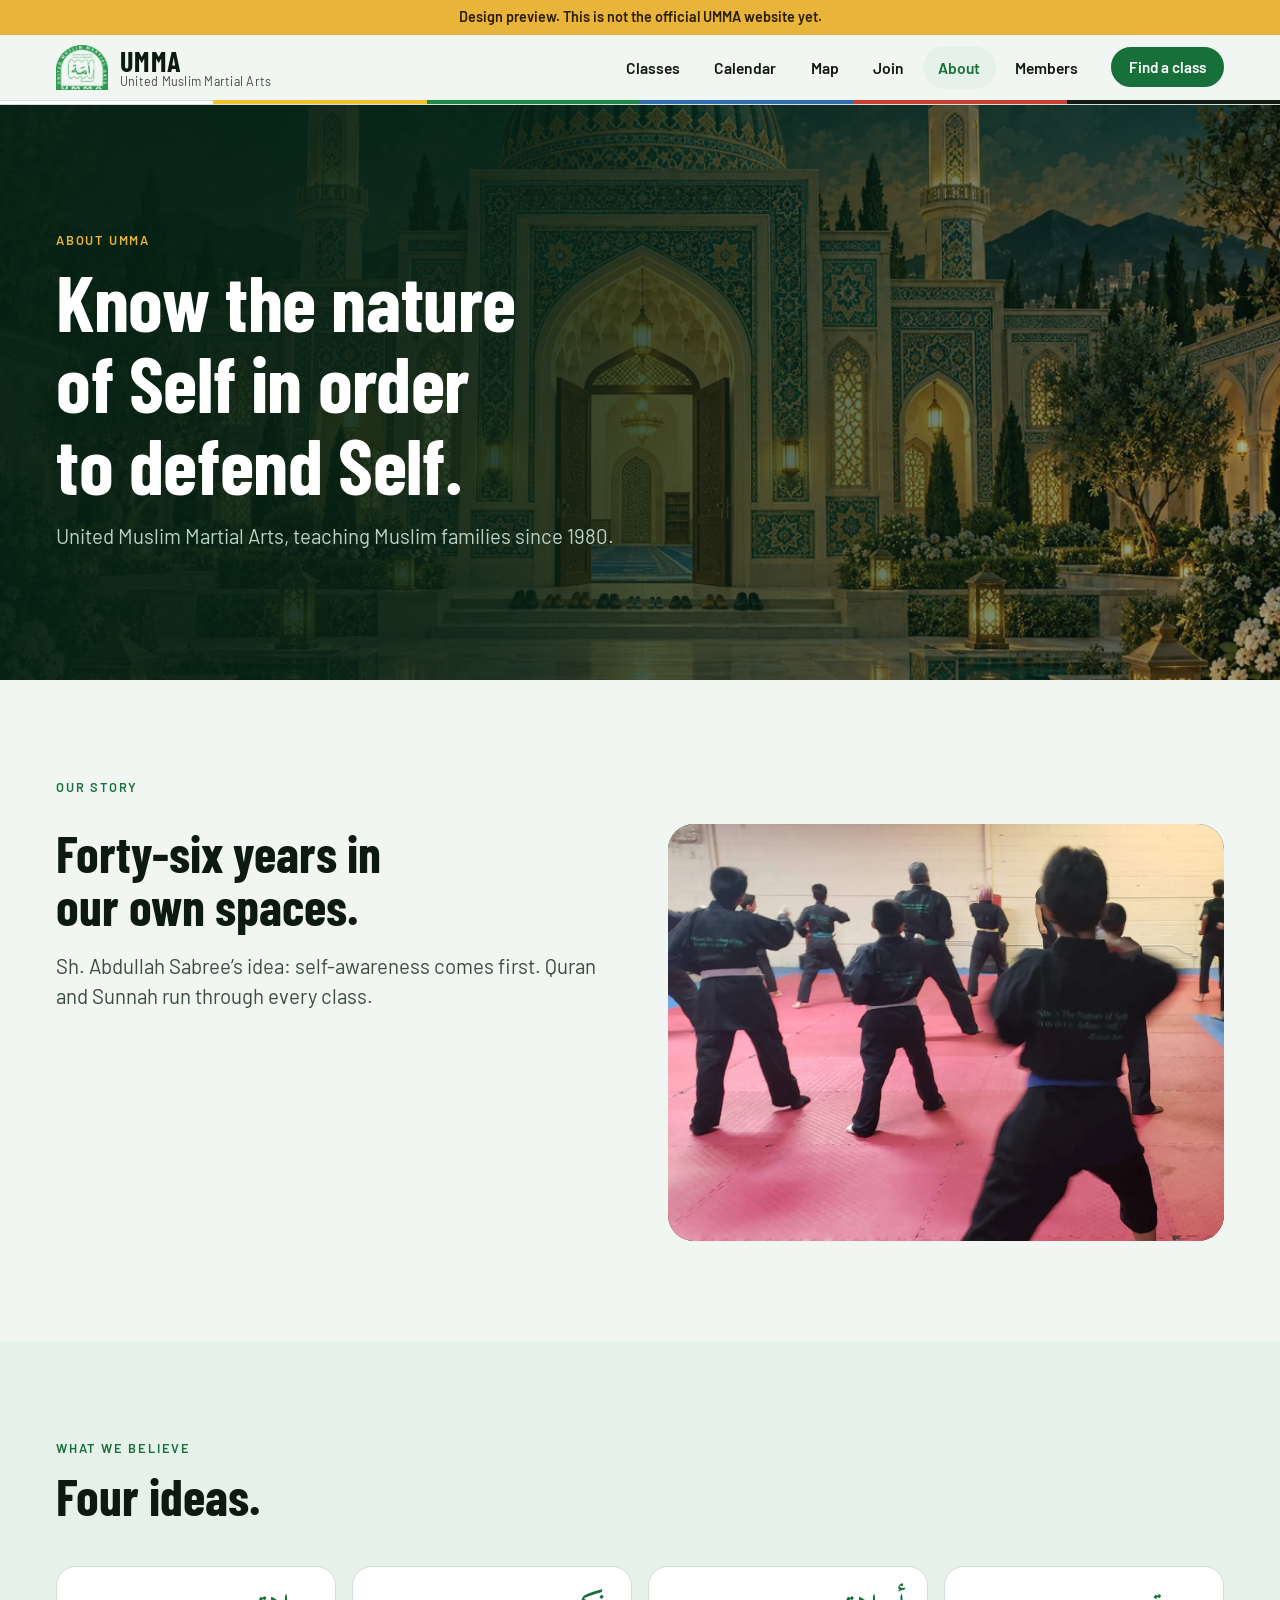
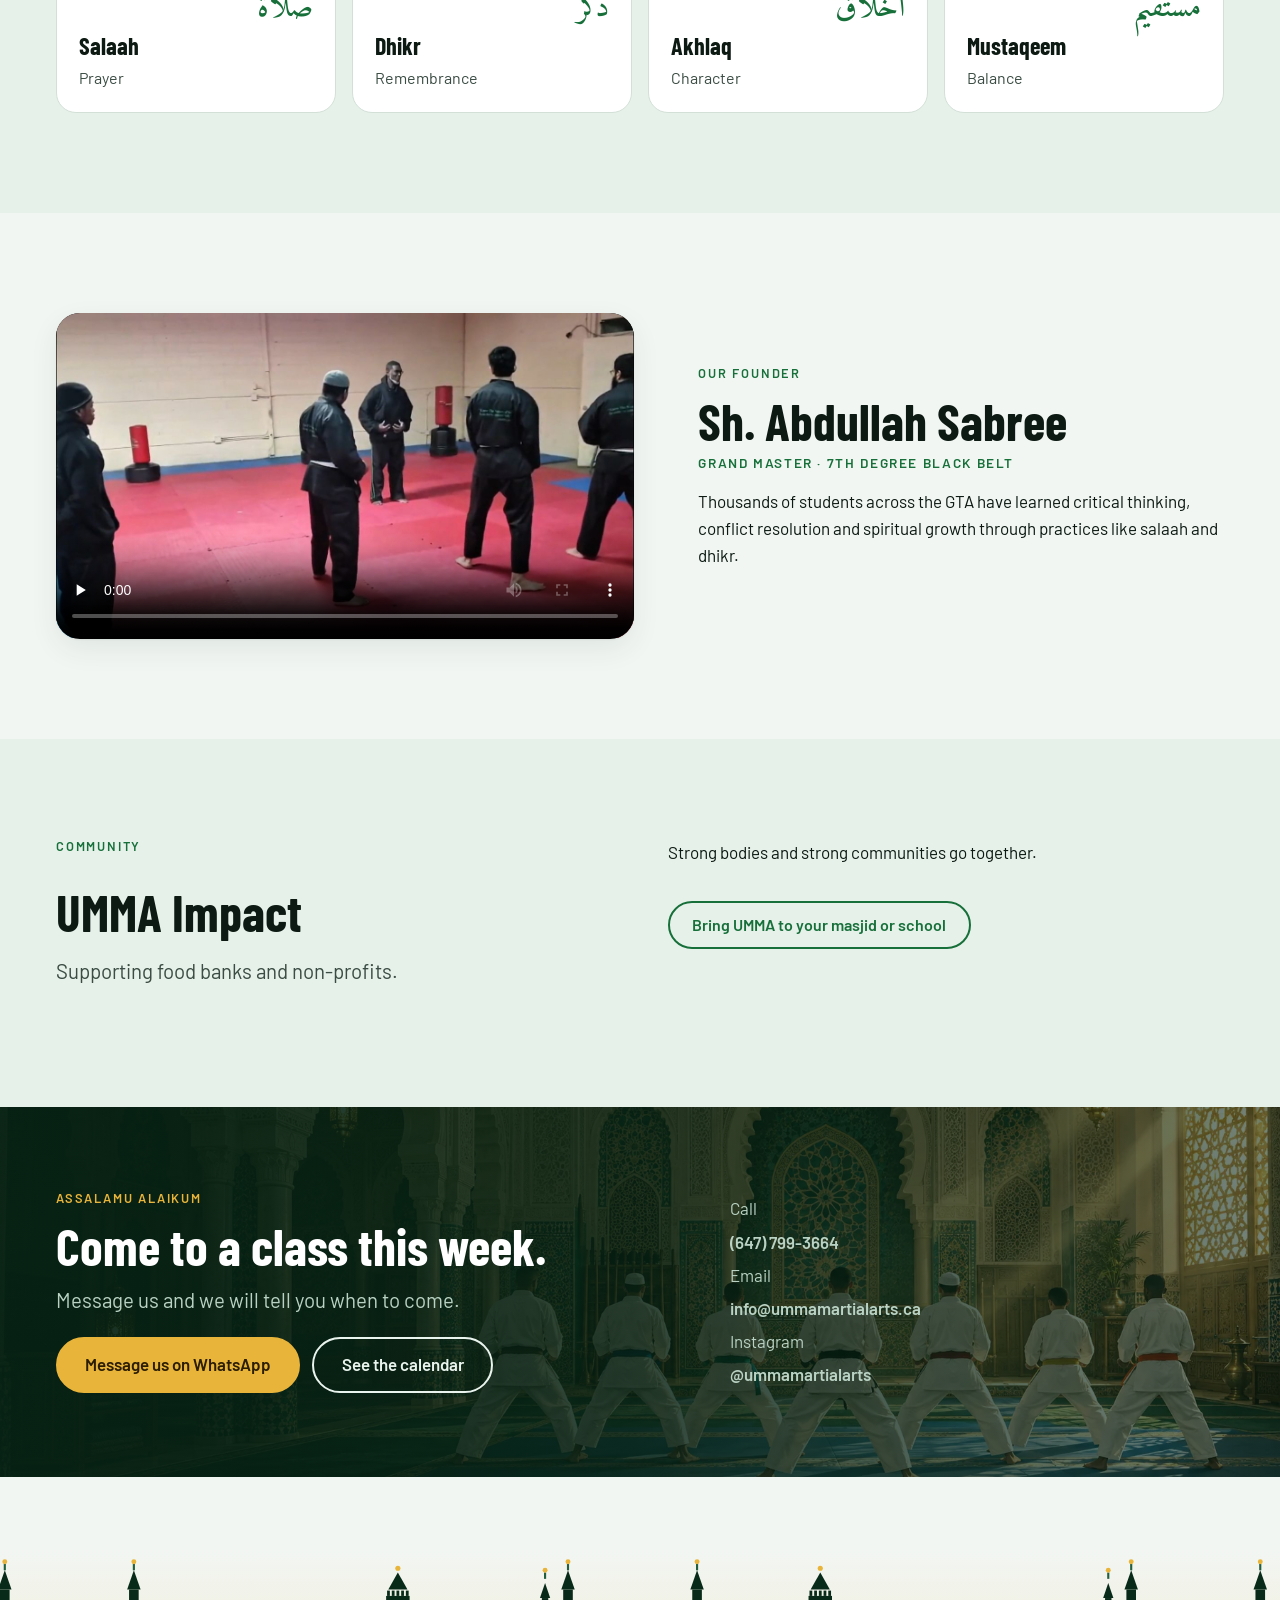
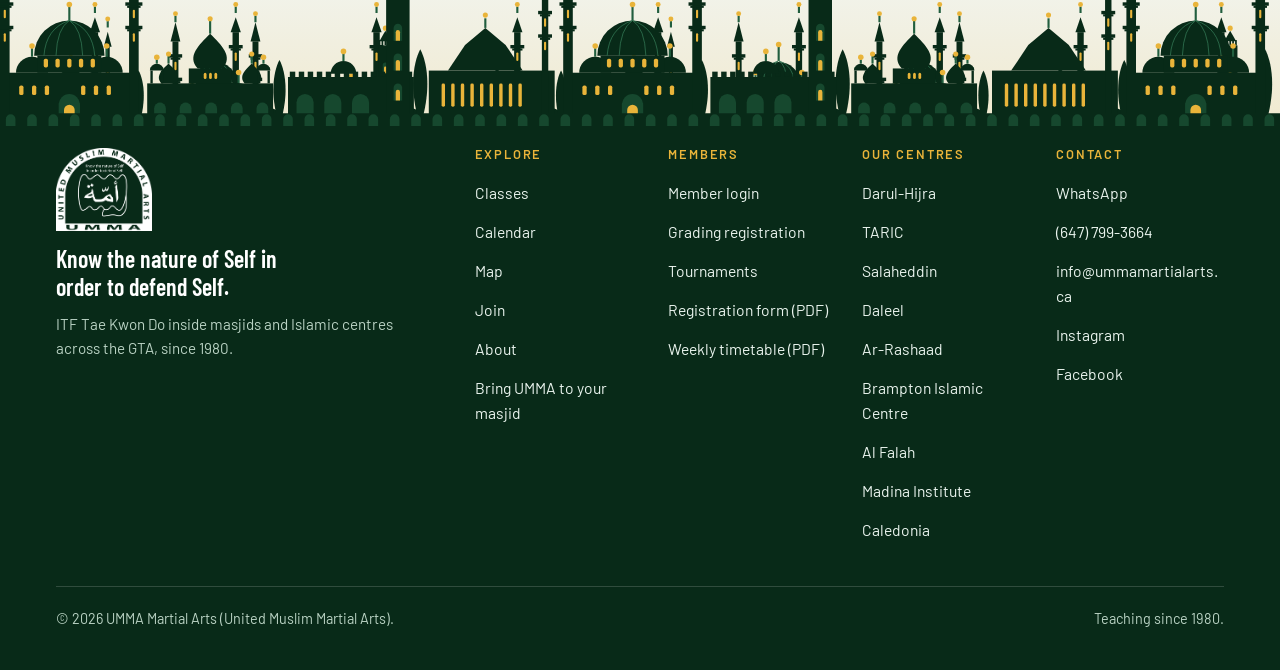
==== commit 024298b2: "Add files via upload" ====
--- a/about.html
+++ b/about.html
@@ -37,7 +37,7 @@
   <div class="beltbar" aria-hidden="true"><i></i><i></i><i></i><i></i><i></i><i></i></div>
 </header>
 <main id="main">
-<section class="page-hero has-orn on-deep"><div class="ph-orn" aria-hidden="true"><svg class="orn" viewBox="0 0 200 200" aria-hidden="true"><circle cx="100" cy="100" r="96" class="orn-ring"/><circle cx="100" cy="100" r="78" class="orn-ring"/><path d="M100.0 8.0 L119.9 52.0 L165.1 34.9 L148.0 80.1 L192.0 100.0 L148.0 119.9 L165.1 165.1 L119.9 148.0 L100.0 192.0 L80.1 148.0 L34.9 165.1 L52.0 119.9 L8.0 100.0 L52.0 80.1 L34.9 34.9 L80.1 52.0 Z" class="orn-star"/><path d="M123.7 42.7 L125.5 74.5 L157.3 76.3 L136.0 100.0 L157.3 123.7 L125.5 125.5 L123.7 157.3 L100.0 136.0 L76.3 157.3 L74.5 125.5 L42.7 123.7 L64.0 100.0 L42.7 76.3 L74.5 74.5 L76.3 42.7 L100.0 64.0 Z" class="orn-star"/><circle cx="100" cy="100" r="14" class="orn-ring"/></svg></div><div class="wrap">
+<section class="page-hero has-img on-deep"><div class="ph-bg" style="background-image:url(art-masjid.webp);background-position:50% 62%" aria-hidden="true"></div><div class="wrap">
   <p class="eyebrow">About UMMA</p><h1>Know the nature of Self in order to defend Self.</h1><p class="lead">United Muslim Martial Arts, teaching Muslim families since 1980.</p></div></section>
 <section class="section" aria-labelledby="story-h"><div class="wrap two">
   <div class="stack rv"><p class="eyebrow">Our story</p><h2 id="story-h">Forty-six years in our own spaces.</h2>
@@ -58,8 +58,8 @@
   <div class="stack rv"><p class="eyebrow">Community</p><h2 id="impact-h">UMMA Impact</h2><p class="lead">Supporting food banks and non-profits.</p></div>
   <div class="stack rv" style="--d:.1s"><p>Strong bodies and strong communities go together.</p><p><a class="btn btn-line" href="host.html">Bring UMMA to your masjid or school</a></p></div>
 </div></section>
-<section class="cta on-deep" aria-labelledby="cta-h">
-  <div class="hero-orn" aria-hidden="true" style="top:auto;bottom:-260px"><svg class="orn" viewBox="0 0 200 200" aria-hidden="true"><circle cx="100" cy="100" r="96" class="orn-ring"/><circle cx="100" cy="100" r="78" class="orn-ring"/><path d="M100.0 8.0 L119.9 52.0 L165.1 34.9 L148.0 80.1 L192.0 100.0 L148.0 119.9 L165.1 165.1 L119.9 148.0 L100.0 192.0 L80.1 148.0 L34.9 165.1 L52.0 119.9 L8.0 100.0 L52.0 80.1 L34.9 34.9 L80.1 52.0 Z" class="orn-star"/><path d="M123.7 42.7 L125.5 74.5 L157.3 76.3 L136.0 100.0 L157.3 123.7 L125.5 125.5 L123.7 157.3 L100.0 136.0 L76.3 157.3 L74.5 125.5 L42.7 123.7 L64.0 100.0 L42.7 76.3 L74.5 74.5 L76.3 42.7 L100.0 64.0 Z" class="orn-star"/><circle cx="100" cy="100" r="14" class="orn-ring"/></svg></div>
+<section class="cta has-img on-deep" aria-labelledby="cta-h">
+  <div class="cta-bg" style="background-image:url(art-hero-wide.webp);background-position:72% 50%" aria-hidden="true"></div>
   <div class="wrap">
     <div class="rv">
       <p class="eyebrow">Assalamu alaikum</p>
@@ -71,7 +71,7 @@
   </div>
 </section>
 </main>
-<div class="skywrap" aria-hidden="true"><svg class="skyline" viewBox="0 0 1200 120" preserveAspectRatio="xMidYMax slice" aria-hidden="true"><rect x="12" y="72" width="92" height="48" class="sk-a"/><path d="M26 72a32 32 0 0 1 64 0z" class="sk-b"/><path d="M58 40V28" class="sk-l"/><circle cx="58" cy="25" r="3.4" class="sk-g"/><path d="M50 120v-18a8 8 0 0 1 16 0v18z" class="sk-w"/><rect x="144" y="84" width="92" height="36" class="sk-a"/><rect x="150" y="34" width="11" height="86" class="sk-b"/><path d="M150 34l5.5-13 5.5 13z" class="sk-a"/><circle cx="155.5" cy="17" r="3" class="sk-g"/><rect x="219" y="34" width="11" height="86" class="sk-b"/><path d="M219 34l5.5-13 5.5 13z" class="sk-a"/><circle cx="224.5" cy="17" r="3" class="sk-g"/><path d="M180 120v-20a10 10 0 0 1 20 0v20z" class="sk-w"/><rect x="276" y="64" width="92" height="56" class="sk-a"/><path d="M286 64a10 10 0 0 1 20 0z M338 64a10 10 0 0 1 20 0z" class="sk-b"/><path d="M306 120v-36a16 16 0 0 1 32 0v36z" class="sk-w"/><rect x="316" y="38" width="12" height="26" class="sk-b"/><path d="M316 38l6-12 6 12z" class="sk-a"/><circle cx="322" cy="22" r="3" class="sk-g"/><rect x="408" y="92" width="92" height="28" class="sk-a"/><rect x="448" y="30" width="12" height="62" class="sk-b"/><path d="M446 30h16l-8-18z" class="sk-a"/><circle cx="454" cy="9" r="3" class="sk-g"/><path d="M416 92a14 14 0 0 1 28 0z M464 92a14 14 0 0 1 28 0z" class="sk-b"/><rect x="540" y="72" width="92" height="48" class="sk-a"/><path d="M554 72a32 32 0 0 1 64 0z" class="sk-b"/><path d="M586 40V28" class="sk-l"/><circle cx="586" cy="25" r="3.4" class="sk-g"/><path d="M578 120v-18a8 8 0 0 1 16 0v18z" class="sk-w"/><rect x="672" y="84" width="92" height="36" class="sk-a"/><rect x="678" y="34" width="11" height="86" class="sk-b"/><path d="M678 34l5.5-13 5.5 13z" class="sk-a"/><circle cx="683.5" cy="17" r="3" class="sk-g"/><rect x="747" y="34" width="11" height="86" class="sk-b"/><path d="M747 34l5.5-13 5.5 13z" class="sk-a"/><circle cx="752.5" cy="17" r="3" class="sk-g"/><path d="M708 120v-20a10 10 0 0 1 20 0v20z" class="sk-w"/><rect x="804" y="64" width="92" height="56" class="sk-a"/><path d="M814 64a10 10 0 0 1 20 0z M866 64a10 10 0 0 1 20 0z" class="sk-b"/><path d="M834 120v-36a16 16 0 0 1 32 0v36z" class="sk-w"/><rect x="844" y="38" width="12" height="26" class="sk-b"/><path d="M844 38l6-12 6 12z" class="sk-a"/><circle cx="850" cy="22" r="3" class="sk-g"/><rect x="936" y="92" width="92" height="28" class="sk-a"/><rect x="976" y="30" width="12" height="62" class="sk-b"/><path d="M974 30h16l-8-18z" class="sk-a"/><circle cx="982" cy="9" r="3" class="sk-g"/><path d="M944 92a14 14 0 0 1 28 0z M992 92a14 14 0 0 1 28 0z" class="sk-b"/><rect x="1068" y="72" width="92" height="48" class="sk-a"/><path d="M1082 72a32 32 0 0 1 64 0z" class="sk-b"/><path d="M1114 40V28" class="sk-l"/><circle cx="1114" cy="25" r="3.4" class="sk-g"/><path d="M1106 120v-18a8 8 0 0 1 16 0v18z" class="sk-w"/><rect class="sk-win" x="18" y="104" width="5" height="8" rx="1.5" style="animation-delay:0.00s"/><rect class="sk-win" x="84" y="108" width="5" height="8" rx="1.5" style="animation-delay:0.37s"/><rect class="sk-win" x="150" y="112" width="5" height="8" rx="1.5" style="animation-delay:0.74s"/><rect class="sk-win" x="216" y="104" width="5" height="8" rx="1.5" style="animation-delay:1.11s"/><rect class="sk-win" x="282" y="108" width="5" height="8" rx="1.5" style="animation-delay:1.48s"/><rect class="sk-win" x="348" y="112" width="5" height="8" rx="1.5" style="animation-delay:1.85s"/><rect class="sk-win" x="414" y="104" width="5" height="8" rx="1.5" style="animation-delay:2.22s"/><rect class="sk-win" x="480" y="108" width="5" height="8" rx="1.5" style="animation-delay:2.59s"/><rect class="sk-win" x="546" y="112" width="5" height="8" rx="1.5" style="animation-delay:2.96s"/><rect class="sk-win" x="612" y="104" width="5" height="8" rx="1.5" style="animation-delay:3.33s"/><rect class="sk-win" x="678" y="108" width="5" height="8" rx="1.5" style="animation-delay:3.70s"/><rect class="sk-win" x="744" y="112" width="5" height="8" rx="1.5" style="animation-delay:0.07s"/><rect class="sk-win" x="810" y="104" width="5" height="8" rx="1.5" style="animation-delay:0.44s"/><rect class="sk-win" x="876" y="108" width="5" height="8" rx="1.5" style="animation-delay:0.81s"/><rect class="sk-win" x="942" y="112" width="5" height="8" rx="1.5" style="animation-delay:1.18s"/><rect class="sk-win" x="1008" y="104" width="5" height="8" rx="1.5" style="animation-delay:1.55s"/><rect class="sk-win" x="1074" y="108" width="5" height="8" rx="1.5" style="animation-delay:1.92s"/><rect class="sk-win" x="1140" y="112" width="5" height="8" rx="1.5" style="animation-delay:2.29s"/><rect x="0" y="118" width="1200" height="2" class="sk-a"/></svg></div>
+<div class="skywrap" aria-hidden="true"><svg class="skyline" viewBox="0 0 1200 170" preserveAspectRatio="xMidYMax slice" aria-hidden="true"><defs><linearGradient id="skh" x1="0" y1="0" x2="0" y2="1"><stop offset="0" stop-color="#E9B43A" stop-opacity="0"/><stop offset="1" stop-color="#E9B43A" stop-opacity=".2"/></linearGradient></defs><rect x="0" y="0" width="1200" height="170" fill="url(#skh)"/><path d="M28.0 162a20.0 20.0 0 0 1 40.0 0z" class="sk-far"/><path d="M48.0 142.0v-10" class="sk-l"/><circle cx="48.0" cy="130.0" r="2.6" class="sk-g"/><rect x="86" y="80" width="6" height="88" class="sk-far"/><rect x="82.5" y="92" width="13" height="3.2" class="sk-far"/><rect x="84.2" y="95.2" width="9.6" height="2" class="sk-far"/><rect x="88.0" y="99" width="2" height="8" rx="1" class="sk-win"/><path d="M84.2 80L89.0 66L93.8 80z" class="sk-far"/><path d="M89.0 62v-6" class="sk-l"/><circle cx="89.0" cy="54" r="2.3" class="sk-g"/><path d="M107.0 164a13.0 13.0 0 0 1 26.0 0z" class="sk-far"/><path d="M120.0 151.0v-6" class="sk-l"/><circle cx="120.0" cy="143.0" r="2.6" class="sk-g"/><path d="M160.0 162a20.0 20.0 0 0 1 40.0 0z" class="sk-far"/><path d="M180.0 142.0v-10" class="sk-l"/><circle cx="180.0" cy="130.0" r="2.6" class="sk-g"/><rect x="218" y="80" width="6" height="88" class="sk-far"/><rect x="214.5" y="92" width="13" height="3.2" class="sk-far"/><rect x="216.2" y="95.2" width="9.6" height="2" class="sk-far"/><rect x="220.0" y="99" width="2" height="8" rx="1" class="sk-win"/><path d="M216.2 80L221.0 66L225.8 80z" class="sk-far"/><path d="M221.0 62v-6" class="sk-l"/><circle cx="221.0" cy="54" r="2.3" class="sk-g"/><path d="M239.0 164a13.0 13.0 0 0 1 26.0 0z" class="sk-far"/><path d="M252.0 151.0v-6" class="sk-l"/><circle cx="252.0" cy="143.0" r="2.6" class="sk-g"/><path d="M292.0 162a20.0 20.0 0 0 1 40.0 0z" class="sk-far"/><path d="M312.0 142.0v-10" class="sk-l"/><circle cx="312.0" cy="130.0" r="2.6" class="sk-g"/><rect x="350" y="80" width="6" height="88" class="sk-far"/><rect x="346.5" y="92" width="13" height="3.2" class="sk-far"/><rect x="348.2" y="95.2" width="9.6" height="2" class="sk-far"/><rect x="352.0" y="99" width="2" height="8" rx="1" class="sk-win"/><path d="M348.2 80L353.0 66L357.8 80z" class="sk-far"/><path d="M353.0 62v-6" class="sk-l"/><circle cx="353.0" cy="54" r="2.3" class="sk-g"/><path d="M371.0 164a13.0 13.0 0 0 1 26.0 0z" class="sk-far"/><path d="M384.0 151.0v-6" class="sk-l"/><circle cx="384.0" cy="143.0" r="2.6" class="sk-g"/><path d="M424.0 162a20.0 20.0 0 0 1 40.0 0z" class="sk-far"/><path d="M444.0 142.0v-10" class="sk-l"/><circle cx="444.0" cy="130.0" r="2.6" class="sk-g"/><rect x="482" y="80" width="6" height="88" class="sk-far"/><rect x="478.5" y="92" width="13" height="3.2" class="sk-far"/><rect x="480.2" y="95.2" width="9.6" height="2" class="sk-far"/><rect x="484.0" y="99" width="2" height="8" rx="1" class="sk-win"/><path d="M480.2 80L485.0 66L489.8 80z" class="sk-far"/><path d="M485.0 62v-6" class="sk-l"/><circle cx="485.0" cy="54" r="2.3" class="sk-g"/><path d="M503.0 164a13.0 13.0 0 0 1 26.0 0z" class="sk-far"/><path d="M516.0 151.0v-6" class="sk-l"/><circle cx="516.0" cy="143.0" r="2.6" class="sk-g"/><path d="M556.0 162a20.0 20.0 0 0 1 40.0 0z" class="sk-far"/><path d="M576.0 142.0v-10" class="sk-l"/><circle cx="576.0" cy="130.0" r="2.6" class="sk-g"/><rect x="614" y="80" width="6" height="88" class="sk-far"/><rect x="610.5" y="92" width="13" height="3.2" class="sk-far"/><rect x="612.2" y="95.2" width="9.6" height="2" class="sk-far"/><rect x="616.0" y="99" width="2" height="8" rx="1" class="sk-win"/><path d="M612.2 80L617.0 66L621.8 80z" class="sk-far"/><path d="M617.0 62v-6" class="sk-l"/><circle cx="617.0" cy="54" r="2.3" class="sk-g"/><path d="M635.0 164a13.0 13.0 0 0 1 26.0 0z" class="sk-far"/><path d="M648.0 151.0v-6" class="sk-l"/><circle cx="648.0" cy="143.0" r="2.6" class="sk-g"/><path d="M688.0 162a20.0 20.0 0 0 1 40.0 0z" class="sk-far"/><path d="M708.0 142.0v-10" class="sk-l"/><circle cx="708.0" cy="130.0" r="2.6" class="sk-g"/><rect x="746" y="80" width="6" height="88" class="sk-far"/><rect x="742.5" y="92" width="13" height="3.2" class="sk-far"/><rect x="744.2" y="95.2" width="9.6" height="2" class="sk-far"/><rect x="748.0" y="99" width="2" height="8" rx="1" class="sk-win"/><path d="M744.2 80L749.0 66L753.8 80z" class="sk-far"/><path d="M749.0 62v-6" class="sk-l"/><circle cx="749.0" cy="54" r="2.3" class="sk-g"/><path d="M767.0 164a13.0 13.0 0 0 1 26.0 0z" class="sk-far"/><path d="M780.0 151.0v-6" class="sk-l"/><circle cx="780.0" cy="143.0" r="2.6" class="sk-g"/><path d="M820.0 162a20.0 20.0 0 0 1 40.0 0z" class="sk-far"/><path d="M840.0 142.0v-10" class="sk-l"/><circle cx="840.0" cy="130.0" r="2.6" class="sk-g"/><rect x="878" y="80" width="6" height="88" class="sk-far"/><rect x="874.5" y="92" width="13" height="3.2" class="sk-far"/><rect x="876.2" y="95.2" width="9.6" height="2" class="sk-far"/><rect x="880.0" y="99" width="2" height="8" rx="1" class="sk-win"/><path d="M876.2 80L881.0 66L885.8 80z" class="sk-far"/><path d="M881.0 62v-6" class="sk-l"/><circle cx="881.0" cy="54" r="2.3" class="sk-g"/><path d="M899.0 164a13.0 13.0 0 0 1 26.0 0z" class="sk-far"/><path d="M912.0 151.0v-6" class="sk-l"/><circle cx="912.0" cy="143.0" r="2.6" class="sk-g"/><path d="M952.0 162a20.0 20.0 0 0 1 40.0 0z" class="sk-far"/><path d="M972.0 142.0v-10" class="sk-l"/><circle cx="972.0" cy="130.0" r="2.6" class="sk-g"/><rect x="1010" y="80" width="6" height="88" class="sk-far"/><rect x="1006.5" y="92" width="13" height="3.2" class="sk-far"/><rect x="1008.2" y="95.2" width="9.6" height="2" class="sk-far"/><rect x="1012.0" y="99" width="2" height="8" rx="1" class="sk-win"/><path d="M1008.2 80L1013.0 66L1017.8 80z" class="sk-far"/><path d="M1013.0 62v-6" class="sk-l"/><circle cx="1013.0" cy="54" r="2.3" class="sk-g"/><path d="M1031.0 164a13.0 13.0 0 0 1 26.0 0z" class="sk-far"/><path d="M1044.0 151.0v-6" class="sk-l"/><circle cx="1044.0" cy="143.0" r="2.6" class="sk-g"/><path d="M1084.0 162a20.0 20.0 0 0 1 40.0 0z" class="sk-far"/><path d="M1104.0 142.0v-10" class="sk-l"/><circle cx="1104.0" cy="130.0" r="2.6" class="sk-g"/><rect x="1142" y="80" width="6" height="88" class="sk-far"/><rect x="1138.5" y="92" width="13" height="3.2" class="sk-far"/><rect x="1140.2" y="95.2" width="9.6" height="2" class="sk-far"/><rect x="1144.0" y="99" width="2" height="8" rx="1" class="sk-win"/><path d="M1140.2 80L1145.0 66L1149.8 80z" class="sk-far"/><path d="M1145.0 62v-6" class="sk-l"/><circle cx="1145.0" cy="54" r="2.3" class="sk-g"/><path d="M1163.0 164a13.0 13.0 0 0 1 26.0 0z" class="sk-far"/><path d="M1176.0 151.0v-6" class="sk-l"/><circle cx="1176.0" cy="143.0" r="2.6" class="sk-g"/><rect x="33.4" y="135.8" width="73.2" height="32.2" class="sk-mid"/><path d="M44.6 135.8L54.5 120.9H78.1L88.0 135.8z" class="sk-mid"/><path d="M54.5 120.9L66.3 111.0L78.1 120.9z" class="sk-mid"/><path d="M66.3 111.0v-9" class="sk-l"/><circle cx="66.3" cy="103.5" r="2.4" class="sk-g"/><rect x="99.14" y="93.6" width="3.7199999999999998" height="74.4" class="sk-mid"/><rect x="95.64" y="105.6" width="10.719999999999999" height="3.2" class="sk-mid"/><rect x="97.34" y="108.8" width="7.32" height="2" class="sk-mid"/><rect x="100.0" y="112.6" width="2" height="8" rx="1" class="sk-win"/><rect x="95.64" y="127.6" width="10.719999999999999" height="3.2" class="sk-mid"/><rect x="97.34" y="130.79999999999998" width="7.32" height="2" class="sk-mid"/><rect x="100.0" y="134.6" width="2" height="8" rx="1" class="sk-win"/><path d="M97.34 93.6L101.0 79.6L104.66 93.6z" class="sk-mid"/><path d="M101.0 75.6v-6" class="sk-l"/><circle cx="101.0" cy="67.6" r="2.3" class="sk-g"/><rect x="40.9" y="143.2" width="2.0" height="13.6" rx="1.4" class="sk-win"/><rect x="46.4" y="143.2" width="2.0" height="13.6" rx="1.4" class="sk-win"/><rect x="52.0" y="143.2" width="2.0" height="13.6" rx="1.4" class="sk-win"/><rect x="57.6" y="143.2" width="2.0" height="13.6" rx="1.4" class="sk-win"/><rect x="63.2" y="143.2" width="2.0" height="13.6" rx="1.4" class="sk-win"/><rect x="68.8" y="143.2" width="2.0" height="13.6" rx="1.4" class="sk-win"/><rect x="74.3" y="143.2" width="2.0" height="13.6" rx="1.4" class="sk-win"/><rect x="79.9" y="143.2" width="2.0" height="13.6" rx="1.4" class="sk-win"/><rect x="85.5" y="143.2" width="2.0" height="13.6" rx="1.4" class="sk-win"/><rect x="165.4" y="137.0" width="73.2" height="31.0" class="sk-mid"/><path d="M171.0 137.0a9.3 9.3 0 0 1 18.6 0z" class="sk-mid"/><path d="M180.3 127.7v-8" class="sk-l"/><circle cx="180.3" cy="117.7" r="2.6" class="sk-g"/><path d="M214.4 137.0a9.3 9.3 0 0 1 18.6 0z" class="sk-mid"/><path d="M223.7 127.7v-8" class="sk-l"/><circle cx="223.7" cy="117.7" r="2.6" class="sk-g"/><rect x="183.4" y="127.1" width="37.2" height="9.9" class="sk-mid"/><path d="M181.5 127.08a20.5 20.5 0 0 1 40.9 0z" class="sk-mid"/><path d="M187.3 127.08Q188.4 111.1 202.0 106.6" class="sk-rib"/><path d="M194.2 127.08Q194.8 111.1 202.0 106.6" class="sk-rib"/><path d="M209.8 127.08Q209.2 111.1 202.0 106.6" class="sk-rib"/><path d="M216.7 127.08Q215.6 111.1 202.0 106.6" class="sk-rib"/><path d="M202.0 106.6v-13" class="sk-l"/><circle cx="202.0" cy="91.6" r="2.6" class="sk-g"/><rect x="187.1" y="128.94" width="2.48" height="4.96" rx="1.6" class="sk-win"/><rect x="193.9" y="128.94" width="2.48" height="4.96" rx="1.6" class="sk-win"/><rect x="200.8" y="128.94" width="2.48" height="4.96" rx="1.6" class="sk-win"/><rect x="207.6" y="128.94" width="2.48" height="4.96" rx="1.6" class="sk-win"/><rect x="214.4" y="128.94" width="2.48" height="4.96" rx="1.6" class="sk-win"/><rect x="161.70000000000002" y="88.64" width="5.58" height="79.36" class="sk-mid"/><rect x="158.20000000000002" y="100.64" width="12.58" height="3.2" class="sk-mid"/><rect x="159.9" y="103.84" width="9.18" height="2" class="sk-mid"/><rect x="163.5" y="107.64" width="2" height="8" rx="1" class="sk-win"/><rect x="158.20000000000002" y="122.64" width="12.58" height="3.2" class="sk-mid"/><rect x="159.9" y="125.84" width="9.18" height="2" class="sk-mid"/><rect x="163.5" y="129.64" width="2" height="8" rx="1" class="sk-win"/><path d="M159.9 88.64L164.5 70.64L169.08000000000004 88.64z" class="sk-mid"/><path d="M164.5 70.64v-6" class="sk-l"/><circle cx="164.5" cy="62.64" r="2.3" class="sk-g"/><rect x="236.72" y="88.64" width="5.58" height="79.36" class="sk-mid"/><rect x="233.22" y="100.64" width="12.58" height="3.2" class="sk-mid"/><rect x="234.92" y="103.84" width="9.18" height="2" class="sk-mid"/><rect x="238.5" y="107.64" width="2" height="8" rx="1" class="sk-win"/><rect x="233.22" y="122.64" width="12.58" height="3.2" class="sk-mid"/><rect x="234.92" y="125.84" width="9.18" height="2" class="sk-mid"/><rect x="238.5" y="129.64" width="2" height="8" rx="1" class="sk-win"/><path d="M234.92 88.64L239.5 70.64L244.10000000000002 88.64z" class="sk-mid"/><path d="M239.5 70.64v-6" class="sk-l"/><circle cx="239.5" cy="62.64" r="2.3" class="sk-g"/><path d="M195.8 168V155.6a6.2 6.2 0 0 1 12.4 0V168z" class="sk-cut"/><path d="M198.9 168V158.7a3.1 3.1 0 0 1 6.2 0V168z" class="sk-win"/><rect x="172.9" y="144.44" width="4" height="5.58" rx="1.6" class="sk-win"/><rect x="180.3" y="144.44" width="4" height="5.58" rx="1.6" class="sk-win"/><rect x="187.7" y="144.44" width="4" height="5.58" rx="1.6" class="sk-win"/><rect x="208.8" y="144.44" width="4" height="5.58" rx="1.6" class="sk-win"/><rect x="216.3" y="144.44" width="4" height="5.58" rx="1.6" class="sk-win"/><rect x="223.7" y="144.44" width="4" height="5.58" rx="1.6" class="sk-win"/><rect x="297.4" y="139.5" width="73.2" height="28.5" class="sk-mid"/><rect x="298.5" y="134.48" width="3.1" height="5" class="sk-mid"/><rect x="303.7" y="134.48" width="3.1" height="5" class="sk-mid"/><rect x="308.9" y="134.48" width="3.1" height="5" class="sk-mid"/><rect x="314.1" y="134.48" width="3.1" height="5" class="sk-mid"/><rect x="319.4" y="134.48" width="3.1" height="5" class="sk-mid"/><rect x="324.6" y="134.48" width="3.1" height="5" class="sk-mid"/><rect x="329.8" y="134.48" width="3.1" height="5" class="sk-mid"/><rect x="335.0" y="134.48" width="3.1" height="5" class="sk-mid"/><rect x="340.3" y="134.48" width="3.1" height="5" class="sk-mid"/><rect x="345.5" y="134.48" width="3.1" height="5" class="sk-mid"/><rect x="350.7" y="134.48" width="3.1" height="5" class="sk-mid"/><rect x="355.9" y="134.48" width="3.1" height="5" class="sk-mid"/><rect x="361.2" y="134.48" width="3.1" height="5" class="sk-mid"/><rect x="366.4" y="134.48" width="3.1" height="5" class="sk-mid"/><rect x="354.5" y="92.4" width="13.6" height="75.6" class="sk-mid"/><rect x="355.0" y="87.36" width="1.6" height="5" class="sk-mid"/><rect x="357.7" y="87.36" width="1.6" height="5" class="sk-mid"/><rect x="360.5" y="87.36" width="1.6" height="5" class="sk-mid"/><rect x="363.2" y="87.36" width="1.6" height="5" class="sk-mid"/><rect x="365.9" y="87.36" width="1.6" height="5" class="sk-mid"/><path d="M355.7 88.6L361.3 78.7L366.9 88.6z" class="sk-mid"/><circle cx="361.3" cy="76.2" r="2.4" class="sk-g"/><path d="M358.8 153.12V145.7a2.5 2.5 0 0 1 5.0 0V153.12z" class="sk-cut"/><path d="M360.0 153.12V148.2a1.2 1.2 0 0 1 2.5 0V153.12z" class="sk-win"/><path d="M358.8 135.76V128.3a2.5 2.5 0 0 1 5.0 0V135.76z" class="sk-cut"/><path d="M360.0 135.76V130.8a1.2 1.2 0 0 1 2.5 0V135.76z" class="sk-win"/><path d="M358.8 118.4V111.0a2.5 2.5 0 0 1 5.0 0V118.4z" class="sk-cut"/><path d="M360.0 118.4V113.4a1.2 1.2 0 0 1 2.5 0V118.4z" class="sk-win"/><path d="M302.4 168V154.4a5.0 5.0 0 0 1 9.9 0V168z" class="sk-cut"/><path d="M318.5 168V154.4a5.0 5.0 0 0 1 9.9 0V168z" class="sk-cut"/><path d="M334.6 168V154.4a5.0 5.0 0 0 1 9.9 0V168z" class="sk-cut"/><path d="M322.2 137.61999999999998a7.4 7.4 0 0 1 14.9 0z" class="sk-mid"/><path d="M329.7 130.2v-7" class="sk-l"/><circle cx="329.7" cy="121.2" r="2.6" class="sk-g"/><rect x="429.4" y="143.2" width="73.2" height="24.8" class="sk-mid"/><rect x="453.6" y="134.5" width="24.8" height="8.7" class="sk-mid"/><path d="M458.8 134.51999999999998C452.3 127.4 459.5 120.8 466.0 114.3C472.5 120.8 479.7 127.4 473.2 134.51999999999998z" class="sk-mid"/><path d="M466.0 114.3v-12" class="sk-l"/><circle cx="466.0" cy="100.3" r="2.4" class="sk-g"/><path d="M437.7 143.2C434.0 139.1 438.1 135.4 441.8 131.7C445.5 135.4 449.6 139.1 445.9 143.2z" class="sk-mid"/><path d="M441.8 131.7v-7" class="sk-l"/><circle cx="441.8" cy="122.7" r="2.4" class="sk-g"/><path d="M486.1 143.2C482.4 139.1 486.5 135.4 490.2 131.7C493.9 135.4 498.0 139.1 494.3 143.2z" class="sk-mid"/><path d="M490.2 131.7v-7" class="sk-l"/><circle cx="490.2" cy="122.7" r="2.4" class="sk-g"/><path d="M431.3 134.5h7.4" class="sk-l"/><rect x="431.3" y="135.8" width="1.4" height="7.4" class="sk-mid"/><rect x="437.4" y="135.8" width="1.4" height="7.4" class="sk-mid"/><path d="M431.0 135.76a4.0 4.0 0 0 1 8.1 0z" class="sk-mid"/><path d="M435.0 131.7v-4" class="sk-l"/><circle cx="435.0" cy="125.7" r="2.6" class="sk-g"/><path d="M493.3 134.5h7.4" class="sk-l"/><rect x="493.3" y="135.8" width="1.4" height="7.4" class="sk-mid"/><rect x="499.4" y="135.8" width="1.4" height="7.4" class="sk-mid"/><path d="M493.0 135.76a4.0 4.0 0 0 1 8.1 0z" class="sk-mid"/><path d="M497.0 131.7v-4" class="sk-l"/><circle cx="497.0" cy="125.7" r="2.6" class="sk-g"/><path d="M433.4 168V157.8a3.4 3.4 0 0 1 6.8 0V168z" class="sk-cut"/><path d="M448.3 168V157.8a3.4 3.4 0 0 1 6.8 0V168z" class="sk-cut"/><path d="M463.2 168V157.8a3.4 3.4 0 0 1 6.8 0V168z" class="sk-cut"/><path d="M478.1 168V157.8a3.4 3.4 0 0 1 6.8 0V168z" class="sk-cut"/><path d="M493.0 168V157.8a3.4 3.4 0 0 1 6.8 0V168z" class="sk-cut"/><rect x="462.3" y="137.0" width="1.612" height="3.7199999999999998" rx="1.6" class="sk-win"/><rect x="465.4" y="137.0" width="1.612" height="3.7199999999999998" rx="1.6" class="sk-win"/><rect x="468.5" y="137.0" width="1.612" height="3.7199999999999998" rx="1.6" class="sk-win"/><rect x="561.4" y="135.8" width="73.2" height="32.2" class="sk-mid"/><path d="M572.6 135.8L582.5 120.9H606.1L616.0 135.8z" class="sk-mid"/><path d="M582.5 120.9L594.3 111.0L606.1 120.9z" class="sk-mid"/><path d="M594.3 111.0v-9" class="sk-l"/><circle cx="594.3" cy="103.5" r="2.4" class="sk-g"/><rect x="627.1399999999999" y="93.6" width="3.7199999999999998" height="74.4" class="sk-mid"/><rect x="623.6399999999999" y="105.6" width="10.719999999999999" height="3.2" class="sk-mid"/><rect x="625.3399999999999" y="108.8" width="7.32" height="2" class="sk-mid"/><rect x="628.0" y="112.6" width="2" height="8" rx="1" class="sk-win"/><rect x="623.6399999999999" y="127.6" width="10.719999999999999" height="3.2" class="sk-mid"/><rect x="625.3399999999999" y="130.79999999999998" width="7.32" height="2" class="sk-mid"/><rect x="628.0" y="134.6" width="2" height="8" rx="1" class="sk-win"/><path d="M625.3399999999999 93.6L629.0 79.6L632.6599999999999 93.6z" class="sk-mid"/><path d="M629.0 75.6v-6" class="sk-l"/><circle cx="629.0" cy="67.6" r="2.3" class="sk-g"/><rect x="568.9" y="143.2" width="2.0" height="13.6" rx="1.4" class="sk-win"/><rect x="574.4" y="143.2" width="2.0" height="13.6" rx="1.4" class="sk-win"/><rect x="580.0" y="143.2" width="2.0" height="13.6" rx="1.4" class="sk-win"/><rect x="585.6" y="143.2" width="2.0" height="13.6" rx="1.4" class="sk-win"/><rect x="591.2" y="143.2" width="2.0" height="13.6" rx="1.4" class="sk-win"/><rect x="596.8" y="143.2" width="2.0" height="13.6" rx="1.4" class="sk-win"/><rect x="602.3" y="143.2" width="2.0" height="13.6" rx="1.4" class="sk-win"/><rect x="607.9" y="143.2" width="2.0" height="13.6" rx="1.4" class="sk-win"/><rect x="613.5" y="143.2" width="2.0" height="13.6" rx="1.4" class="sk-win"/><rect x="693.4" y="137.0" width="73.2" height="31.0" class="sk-mid"/><path d="M699.0 137.0a9.3 9.3 0 0 1 18.6 0z" class="sk-mid"/><path d="M708.3 127.7v-8" class="sk-l"/><circle cx="708.3" cy="117.7" r="2.6" class="sk-g"/><path d="M742.4 137.0a9.3 9.3 0 0 1 18.6 0z" class="sk-mid"/><path d="M751.7 127.7v-8" class="sk-l"/><circle cx="751.7" cy="117.7" r="2.6" class="sk-g"/><rect x="711.4" y="127.1" width="37.2" height="9.9" class="sk-mid"/><path d="M709.5 127.08a20.5 20.5 0 0 1 40.9 0z" class="sk-mid"/><path d="M715.3 127.08Q716.4 111.1 730.0 106.6" class="sk-rib"/><path d="M722.2 127.08Q722.8 111.1 730.0 106.6" class="sk-rib"/><path d="M737.8 127.08Q737.2 111.1 730.0 106.6" class="sk-rib"/><path d="M744.7 127.08Q743.6 111.1 730.0 106.6" class="sk-rib"/><path d="M730.0 106.6v-13" class="sk-l"/><circle cx="730.0" cy="91.6" r="2.6" class="sk-g"/><rect x="715.1" y="128.94" width="2.48" height="4.96" rx="1.6" class="sk-win"/><rect x="721.9" y="128.94" width="2.48" height="4.96" rx="1.6" class="sk-win"/><rect x="728.8" y="128.94" width="2.48" height="4.96" rx="1.6" class="sk-win"/><rect x="735.6" y="128.94" width="2.48" height="4.96" rx="1.6" class="sk-win"/><rect x="742.4" y="128.94" width="2.48" height="4.96" rx="1.6" class="sk-win"/><rect x="689.6999999999999" y="88.64" width="5.58" height="79.36" class="sk-mid"/><rect x="686.1999999999999" y="100.64" width="12.58" height="3.2" class="sk-mid"/><rect x="687.9" y="103.84" width="9.18" height="2" class="sk-mid"/><rect x="691.5" y="107.64" width="2" height="8" rx="1" class="sk-win"/><rect x="686.1999999999999" y="122.64" width="12.58" height="3.2" class="sk-mid"/><rect x="687.9" y="125.84" width="9.18" height="2" class="sk-mid"/><rect x="691.5" y="129.64" width="2" height="8" rx="1" class="sk-win"/><path d="M687.9 88.64L692.5 70.64L697.0799999999999 88.64z" class="sk-mid"/><path d="M692.5 70.64v-6" class="sk-l"/><circle cx="692.5" cy="62.64" r="2.3" class="sk-g"/><rect x="764.7199999999999" y="88.64" width="5.58" height="79.36" class="sk-mid"/><rect x="761.2199999999999" y="100.64" width="12.58" height="3.2" class="sk-mid"/><rect x="762.92" y="103.84" width="9.18" height="2" class="sk-mid"/><rect x="766.5" y="107.64" width="2" height="8" rx="1" class="sk-win"/><rect x="761.2199999999999" y="122.64" width="12.58" height="3.2" class="sk-mid"/><rect x="762.92" y="125.84" width="9.18" height="2" class="sk-mid"/><rect x="766.5" y="129.64" width="2" height="8" rx="1" class="sk-win"/><path d="M762.92 88.64L767.5 70.64L772.0999999999999 88.64z" class="sk-mid"/><path d="M767.5 70.64v-6" class="sk-l"/><circle cx="767.5" cy="62.64" r="2.3" class="sk-g"/><path d="M723.8 168V155.6a6.2 6.2 0 0 1 12.4 0V168z" class="sk-cut"/><path d="M726.9 168V158.7a3.1 3.1 0 0 1 6.2 0V168z" class="sk-win"/><rect x="700.9" y="144.44" width="4" height="5.58" rx="1.6" class="sk-win"/><rect x="708.3" y="144.44" width="4" height="5.58" rx="1.6" class="sk-win"/><rect x="715.7" y="144.44" width="4" height="5.58" rx="1.6" class="sk-win"/><rect x="736.8" y="144.44" width="4" height="5.58" rx="1.6" class="sk-win"/><rect x="744.3" y="144.44" width="4" height="5.58" rx="1.6" class="sk-win"/><rect x="751.7" y="144.44" width="4" height="5.58" rx="1.6" class="sk-win"/><rect x="825.4" y="137.0" width="73.2" height="31.0" class="sk-mid"/><path d="M831.0 137.0a9.3 9.3 0 0 1 18.6 0z" class="sk-mid"/><path d="M840.3 127.7v-8" class="sk-l"/><circle cx="840.3" cy="117.7" r="2.6" class="sk-g"/><path d="M874.4 137.0a9.3 9.3 0 0 1 18.6 0z" class="sk-mid"/><path d="M883.7 127.7v-8" class="sk-l"/><circle cx="883.7" cy="117.7" r="2.6" class="sk-g"/><rect x="843.4" y="127.1" width="37.2" height="9.9" class="sk-mid"/><path d="M841.5 127.08a20.5 20.5 0 0 1 40.9 0z" class="sk-mid"/><path d="M847.3 127.08Q848.4 111.1 862.0 106.6" class="sk-rib"/><path d="M854.2 127.08Q854.8 111.1 862.0 106.6" class="sk-rib"/><path d="M869.8 127.08Q869.2 111.1 862.0 106.6" class="sk-rib"/><path d="M876.7 127.08Q875.6 111.1 862.0 106.6" class="sk-rib"/><path d="M862.0 106.6v-13" class="sk-l"/><circle cx="862.0" cy="91.6" r="2.6" class="sk-g"/><rect x="847.1" y="128.94" width="2.48" height="4.96" rx="1.6" class="sk-win"/><rect x="853.9" y="128.94" width="2.48" height="4.96" rx="1.6" class="sk-win"/><rect x="860.8" y="128.94" width="2.48" height="4.96" rx="1.6" class="sk-win"/><rect x="867.6" y="128.94" width="2.48" height="4.96" rx="1.6" class="sk-win"/><rect x="874.4" y="128.94" width="2.48" height="4.96" rx="1.6" class="sk-win"/><rect x="821.6999999999999" y="88.64" width="5.58" height="79.36" class="sk-mid"/><rect x="818.1999999999999" y="100.64" width="12.58" height="3.2" class="sk-mid"/><rect x="819.9" y="103.84" width="9.18" height="2" class="sk-mid"/><rect x="823.5" y="107.64" width="2" height="8" rx="1" class="sk-win"/><rect x="818.1999999999999" y="122.64" width="12.58" height="3.2" class="sk-mid"/><rect x="819.9" y="125.84" width="9.18" height="2" class="sk-mid"/><rect x="823.5" y="129.64" width="2" height="8" rx="1" class="sk-win"/><path d="M819.9 88.64L824.5 70.64L829.0799999999999 88.64z" class="sk-mid"/><path d="M824.5 70.64v-6" class="sk-l"/><circle cx="824.5" cy="62.64" r="2.3" class="sk-g"/><rect x="896.7199999999999" y="88.64" width="5.58" height="79.36" class="sk-mid"/><rect x="893.2199999999999" y="100.64" width="12.58" height="3.2" class="sk-mid"/><rect x="894.92" y="103.84" width="9.18" height="2" class="sk-mid"/><rect x="898.5" y="107.64" width="2" height="8" rx="1" class="sk-win"/><rect x="893.2199999999999" y="122.64" width="12.58" height="3.2" class="sk-mid"/><rect x="894.92" y="125.84" width="9.18" height="2" class="sk-mid"/><rect x="898.5" y="129.64" width="2" height="8" rx="1" class="sk-win"/><path d="M894.92 88.64L899.5 70.64L904.0999999999999 88.64z" class="sk-mid"/><path d="M899.5 70.64v-6" class="sk-l"/><circle cx="899.5" cy="62.64" r="2.3" class="sk-g"/><path d="M855.8 168V155.6a6.2 6.2 0 0 1 12.4 0V168z" class="sk-cut"/><path d="M858.9 168V158.7a3.1 3.1 0 0 1 6.2 0V168z" class="sk-win"/><rect x="832.9" y="144.44" width="4" height="5.58" rx="1.6" class="sk-win"/><rect x="840.3" y="144.44" width="4" height="5.58" rx="1.6" class="sk-win"/><rect x="847.7" y="144.44" width="4" height="5.58" rx="1.6" class="sk-win"/><rect x="868.8" y="144.44" width="4" height="5.58" rx="1.6" class="sk-win"/><rect x="876.3" y="144.44" width="4" height="5.58" rx="1.6" class="sk-win"/><rect x="883.7" y="144.44" width="4" height="5.58" rx="1.6" class="sk-win"/><rect x="957.4" y="143.2" width="73.2" height="24.8" class="sk-mid"/><rect x="981.6" y="134.5" width="24.8" height="8.7" class="sk-mid"/><path d="M986.8 134.51999999999998C980.3 127.4 987.5 120.8 994.0 114.3C1000.5 120.8 1007.7 127.4 1001.2 134.51999999999998z" class="sk-mid"/><path d="M994.0 114.3v-12" class="sk-l"/><circle cx="994.0" cy="100.3" r="2.4" class="sk-g"/><path d="M965.7 143.2C962.0 139.1 966.1 135.4 969.8 131.7C973.5 135.4 977.6 139.1 973.9 143.2z" class="sk-mid"/><path d="M969.8 131.7v-7" class="sk-l"/><circle cx="969.8" cy="122.7" r="2.4" class="sk-g"/><path d="M1014.1 143.2C1010.4 139.1 1014.5 135.4 1018.2 131.7C1021.9 135.4 1026.0 139.1 1022.3 143.2z" class="sk-mid"/><path d="M1018.2 131.7v-7" class="sk-l"/><circle cx="1018.2" cy="122.7" r="2.4" class="sk-g"/><path d="M959.3 134.5h7.4" class="sk-l"/><rect x="959.3" y="135.8" width="1.4" height="7.4" class="sk-mid"/><rect x="965.4" y="135.8" width="1.4" height="7.4" class="sk-mid"/><path d="M959.0 135.76a4.0 4.0 0 0 1 8.1 0z" class="sk-mid"/><path d="M963.0 131.7v-4" class="sk-l"/><circle cx="963.0" cy="125.7" r="2.6" class="sk-g"/><path d="M1021.3 134.5h7.4" class="sk-l"/><rect x="1021.3" y="135.8" width="1.4" height="7.4" class="sk-mid"/><rect x="1027.4" y="135.8" width="1.4" height="7.4" class="sk-mid"/><path d="M1021.0 135.76a4.0 4.0 0 0 1 8.1 0z" class="sk-mid"/><path d="M1025.0 131.7v-4" class="sk-l"/><circle cx="1025.0" cy="125.7" r="2.6" class="sk-g"/><path d="M961.5 168V157.8a3.4 3.4 0 0 1 6.8 0V168z" class="sk-cut"/><path d="M976.3 168V157.8a3.4 3.4 0 0 1 6.8 0V168z" class="sk-cut"/><path d="M991.2 168V157.8a3.4 3.4 0 0 1 6.8 0V168z" class="sk-cut"/><path d="M1006.1 168V157.8a3.4 3.4 0 0 1 6.8 0V168z" class="sk-cut"/><path d="M1021.0 168V157.8a3.4 3.4 0 0 1 6.8 0V168z" class="sk-cut"/><rect x="990.3" y="137.0" width="1.612" height="3.7199999999999998" rx="1.6" class="sk-win"/><rect x="993.4" y="137.0" width="1.612" height="3.7199999999999998" rx="1.6" class="sk-win"/><rect x="996.5" y="137.0" width="1.612" height="3.7199999999999998" rx="1.6" class="sk-win"/><rect x="1089.4" y="139.5" width="73.2" height="28.5" class="sk-mid"/><rect x="1090.5" y="134.48" width="3.1" height="5" class="sk-mid"/><rect x="1095.7" y="134.48" width="3.1" height="5" class="sk-mid"/><rect x="1100.9" y="134.48" width="3.1" height="5" class="sk-mid"/><rect x="1106.1" y="134.48" width="3.1" height="5" class="sk-mid"/><rect x="1111.4" y="134.48" width="3.1" height="5" class="sk-mid"/><rect x="1116.6" y="134.48" width="3.1" height="5" class="sk-mid"/><rect x="1121.8" y="134.48" width="3.1" height="5" class="sk-mid"/><rect x="1127.0" y="134.48" width="3.1" height="5" class="sk-mid"/><rect x="1132.3" y="134.48" width="3.1" height="5" class="sk-mid"/><rect x="1137.5" y="134.48" width="3.1" height="5" class="sk-mid"/><rect x="1142.7" y="134.48" width="3.1" height="5" class="sk-mid"/><rect x="1147.9" y="134.48" width="3.1" height="5" class="sk-mid"/><rect x="1153.2" y="134.48" width="3.1" height="5" class="sk-mid"/><rect x="1158.4" y="134.48" width="3.1" height="5" class="sk-mid"/><rect x="1146.5" y="92.4" width="13.6" height="75.6" class="sk-mid"/><rect x="1147.0" y="87.36" width="1.6" height="5" class="sk-mid"/><rect x="1149.7" y="87.36" width="1.6" height="5" class="sk-mid"/><rect x="1152.5" y="87.36" width="1.6" height="5" class="sk-mid"/><rect x="1155.2" y="87.36" width="1.6" height="5" class="sk-mid"/><rect x="1157.9" y="87.36" width="1.6" height="5" class="sk-mid"/><path d="M1147.7 88.6L1153.3 78.7L1158.9 88.6z" class="sk-mid"/><circle cx="1153.3" cy="76.2" r="2.4" class="sk-g"/><path d="M1150.8 153.12V145.7a2.5 2.5 0 0 1 5.0 0V153.12z" class="sk-cut"/><path d="M1152.0 153.12V148.2a1.2 1.2 0 0 1 2.5 0V153.12z" class="sk-win"/><path d="M1150.8 135.76V128.3a2.5 2.5 0 0 1 5.0 0V135.76z" class="sk-cut"/><path d="M1152.0 135.76V130.8a1.2 1.2 0 0 1 2.5 0V135.76z" class="sk-win"/><path d="M1150.8 118.4V111.0a2.5 2.5 0 0 1 5.0 0V118.4z" class="sk-cut"/><path d="M1152.0 118.4V113.4a1.2 1.2 0 0 1 2.5 0V118.4z" class="sk-win"/><path d="M1094.4 168V154.4a5.0 5.0 0 0 1 9.9 0V168z" class="sk-cut"/><path d="M1110.5 168V154.4a5.0 5.0 0 0 1 9.9 0V168z" class="sk-cut"/><path d="M1126.6 168V154.4a5.0 5.0 0 0 1 9.9 0V168z" class="sk-cut"/><path d="M1114.2 137.61999999999998a7.4 7.4 0 0 1 14.9 0z" class="sk-mid"/><path d="M1121.7 130.2v-7" class="sk-l"/><circle cx="1121.7" cy="121.2" r="2.6" class="sk-g"/><path d="M130 168C121.7 142.0 125.8 123.8 130 116C134.2 123.8 138.3 142.0 130 168z" class="sk-front"/><path d="M262 168C252.1 137.0 257.0 115.3 262 106C267.0 115.3 271.9 137.0 262 168z" class="sk-front"/><path d="M394 168C382.5 132.0 388.2 106.8 394 96C399.8 106.8 405.5 132.0 394 168z" class="sk-front"/><path d="M526 168C517.7 142.0 521.8 123.8 526 116C530.2 123.8 534.3 142.0 526 168z" class="sk-front"/><path d="M658 168C648.1 137.0 653.0 115.3 658 106C663.0 115.3 667.9 137.0 658 168z" class="sk-front"/><path d="M790 168C778.5 132.0 784.2 106.8 790 96C795.8 106.8 801.5 132.0 790 168z" class="sk-front"/><path d="M922 168C913.7 142.0 917.8 123.8 922 116C926.2 123.8 930.3 142.0 922 168z" class="sk-front"/><path d="M1054 168C1044.1 137.0 1049.0 115.3 1054 106C1059.0 115.3 1063.9 137.0 1054 168z" class="sk-front"/><path d="M1186 168C1174.5 132.0 1180.2 106.8 1186 96C1191.8 106.8 1197.5 132.0 1186 168z" class="sk-front"/><path d="M66 168C61.2 153.0 63.6 142.5 66 138C68.4 142.5 70.8 153.0 66 168z" class="sk-mid"/><path d="M198 168C191.9 149.0 195.0 135.7 198 130C201.0 135.7 204.1 149.0 198 168z" class="sk-mid"/><path d="M330 168C325.2 153.0 327.6 142.5 330 138C332.4 142.5 334.8 153.0 330 168z" class="sk-mid"/><path d="M462 168C455.9 149.0 459.0 135.7 462 130C465.0 135.7 468.1 149.0 462 168z" class="sk-mid"/><path d="M594 168C589.2 153.0 591.6 142.5 594 138C596.4 142.5 598.8 153.0 594 168z" class="sk-mid"/><path d="M726 168C719.9 149.0 723.0 135.7 726 130C729.0 135.7 732.1 149.0 726 168z" class="sk-mid"/><path d="M858 168C853.2 153.0 855.6 142.5 858 138C860.4 142.5 862.8 153.0 858 168z" class="sk-mid"/><path d="M990 168C983.9 149.0 987.0 135.7 990 130C993.0 135.7 996.1 149.0 990 168z" class="sk-mid"/><path d="M1122 168C1117.2 153.0 1119.6 142.5 1122 138C1124.4 142.5 1126.8 153.0 1122 168z" class="sk-mid"/><rect x="6.0" y="118.0" width="118.0" height="50.0" class="sk-front"/><path d="M15.0 118.0a15.0 15.0 0 0 1 30.0 0z" class="sk-front"/><path d="M30.0 103.0v-8" class="sk-l"/><circle cx="30.0" cy="93.0" r="2.6" class="sk-g"/><path d="M85.0 118.0a15.0 15.0 0 0 1 30.0 0z" class="sk-front"/><path d="M100.0 103.0v-8" class="sk-l"/><circle cx="100.0" cy="93.0" r="2.6" class="sk-g"/><rect x="35.0" y="102.0" width="60.0" height="16.0" class="sk-front"/><path d="M32.0 102.0a33.0 33.0 0 0 1 66.0 0z" class="sk-front"/><path d="M41.2 102.0Q43.1 76.3 65.0 69.0" class="sk-rib"/><path d="M52.5 102.0Q53.5 76.3 65.0 69.0" class="sk-rib"/><path d="M77.5 102.0Q76.5 76.3 65.0 69.0" class="sk-rib"/><path d="M88.8 102.0Q86.9 76.3 65.0 69.0" class="sk-rib"/><path d="M65.0 69.0v-13" class="sk-l"/><circle cx="65.0" cy="54.0" r="2.6" class="sk-g"/><rect x="41.0" y="105.0" width="4.0" height="8.0" rx="1.6" class="sk-win"/><rect x="52.0" y="105.0" width="4.0" height="8.0" rx="1.6" class="sk-win"/><rect x="63.0" y="105.0" width="4.0" height="8.0" rx="1.6" class="sk-win"/><rect x="74.0" y="105.0" width="4.0" height="8.0" rx="1.6" class="sk-win"/><rect x="85.0" y="105.0" width="4.0" height="8.0" rx="1.6" class="sk-win"/><rect x="0.0" y="40.0" width="9.0" height="128.0" class="sk-front"/><rect x="-3.5" y="52.0" width="16.0" height="3.2" class="sk-front"/><rect x="-1.8" y="55.2" width="12.6" height="2" class="sk-front"/><rect x="3.5" y="59.0" width="2" height="8" rx="1" class="sk-win"/><rect x="-3.5" y="74.0" width="16.0" height="3.2" class="sk-front"/><rect x="-1.8" y="77.2" width="12.6" height="2" class="sk-front"/><rect x="3.5" y="81.0" width="2" height="8" rx="1" class="sk-win"/><path d="M-1.8 40.0L4.5 22.0L10.8 40.0z" class="sk-front"/><path d="M4.5 22.0v-6" class="sk-l"/><circle cx="4.5" cy="14.0" r="2.3" class="sk-g"/><rect x="121.0" y="40.0" width="9.0" height="128.0" class="sk-front"/><rect x="117.5" y="52.0" width="16.0" height="3.2" class="sk-front"/><rect x="119.2" y="55.2" width="12.6" height="2" class="sk-front"/><rect x="124.5" y="59.0" width="2" height="8" rx="1" class="sk-win"/><rect x="117.5" y="74.0" width="16.0" height="3.2" class="sk-front"/><rect x="119.2" y="77.2" width="12.6" height="2" class="sk-front"/><rect x="124.5" y="81.0" width="2" height="8" rx="1" class="sk-win"/><path d="M119.2 40.0L125.5 22.0L131.8 40.0z" class="sk-front"/><path d="M125.5 22.0v-6" class="sk-l"/><circle cx="125.5" cy="14.0" r="2.3" class="sk-g"/><path d="M55.0 168V148.0a10.0 10.0 0 0 1 20.0 0V168z" class="sk-cut"/><path d="M60.0 168V153.0a5.0 5.0 0 0 1 10.0 0V168z" class="sk-win"/><rect x="18.0" y="130.0" width="4" height="9.0" rx="1.6" class="sk-win"/><rect x="30.0" y="130.0" width="4" height="9.0" rx="1.6" class="sk-win"/><rect x="42.0" y="130.0" width="4" height="9.0" rx="1.6" class="sk-win"/><rect x="76.0" y="130.0" width="4" height="9.0" rx="1.6" class="sk-win"/><rect x="88.0" y="130.0" width="4" height="9.0" rx="1.6" class="sk-win"/><rect x="100.0" y="130.0" width="4" height="9.0" rx="1.6" class="sk-win"/><rect x="138.0" y="128.0" width="118.0" height="40.0" class="sk-front"/><rect x="177.0" y="114.0" width="40.0" height="14.0" class="sk-front"/><path d="M185.4 114.0C174.9 102.5 186.5 92.0 197.0 81.4C207.5 92.0 219.1 102.5 208.6 114.0z" class="sk-front"/><path d="M197.0 81.4v-12" class="sk-l"/><circle cx="197.0" cy="67.4" r="2.4" class="sk-g"/><path d="M151.4 128.0C145.4 121.4 152.0 115.4 158.0 109.4C164.0 115.4 170.6 121.4 164.6 128.0z" class="sk-front"/><path d="M158.0 109.4v-7" class="sk-l"/><circle cx="158.0" cy="100.4" r="2.4" class="sk-g"/><path d="M229.4 128.0C223.4 121.4 230.0 115.4 236.0 109.4C242.0 115.4 248.6 121.4 242.6 128.0z" class="sk-front"/><path d="M236.0 109.4v-7" class="sk-l"/><circle cx="236.0" cy="100.4" r="2.4" class="sk-g"/><path d="M141.0 114.0h12.0" class="sk-l"/><rect x="141.0" y="116.0" width="2.2" height="12.0" class="sk-front"/><rect x="150.8" y="116.0" width="2.2" height="12.0" class="sk-front"/><path d="M140.5 116.0a6.5 6.5 0 0 1 13.0 0z" class="sk-front"/><path d="M147.0 109.5v-4" class="sk-l"/><circle cx="147.0" cy="103.5" r="2.6" class="sk-g"/><path d="M241.0 114.0h12.0" class="sk-l"/><rect x="241.0" y="116.0" width="2.2" height="12.0" class="sk-front"/><rect x="250.8" y="116.0" width="2.2" height="12.0" class="sk-front"/><path d="M240.5 116.0a6.5 6.5 0 0 1 13.0 0z" class="sk-front"/><path d="M247.0 109.5v-4" class="sk-l"/><circle cx="247.0" cy="103.5" r="2.6" class="sk-g"/><path d="M144.5 168V151.5a5.5 5.5 0 0 1 11.0 0V168z" class="sk-cut"/><path d="M168.5 168V151.5a5.5 5.5 0 0 1 11.0 0V168z" class="sk-cut"/><path d="M192.5 168V151.5a5.5 5.5 0 0 1 11.0 0V168z" class="sk-cut"/><path d="M216.5 168V151.5a5.5 5.5 0 0 1 11.0 0V168z" class="sk-cut"/><path d="M240.5 168V151.5a5.5 5.5 0 0 1 11.0 0V168z" class="sk-cut"/><rect x="191.0" y="118.0" width="2.6" height="6.0" rx="1.6" class="sk-win"/><rect x="196.0" y="118.0" width="2.6" height="6.0" rx="1.6" class="sk-win"/><rect x="201.0" y="118.0" width="2.6" height="6.0" rx="1.6" class="sk-win"/><rect x="270.0" y="122.0" width="118.0" height="46.0" class="sk-front"/><rect x="271.7" y="117.0" width="5.1" height="5" class="sk-front"/><rect x="280.1" y="117.0" width="5.1" height="5" class="sk-front"/><rect x="288.5" y="117.0" width="5.1" height="5" class="sk-front"/><rect x="297.0" y="117.0" width="5.1" height="5" class="sk-front"/><rect x="305.4" y="117.0" width="5.1" height="5" class="sk-front"/><rect x="313.8" y="117.0" width="5.1" height="5" class="sk-front"/><rect x="322.3" y="117.0" width="5.1" height="5" class="sk-front"/><rect x="330.7" y="117.0" width="5.1" height="5" class="sk-front"/><rect x="339.1" y="117.0" width="5.1" height="5" class="sk-front"/><rect x="347.5" y="117.0" width="5.1" height="5" class="sk-front"/><rect x="356.0" y="117.0" width="5.1" height="5" class="sk-front"/><rect x="364.4" y="117.0" width="5.1" height="5" class="sk-front"/><rect x="372.8" y="117.0" width="5.1" height="5" class="sk-front"/><rect x="381.3" y="117.0" width="5.1" height="5" class="sk-front"/><rect x="362.0" y="46.0" width="22.0" height="122.0" class="sk-front"/><rect x="362.9" y="41.0" width="2.6" height="5" class="sk-front"/><rect x="367.3" y="41.0" width="2.6" height="5" class="sk-front"/><rect x="371.7" y="41.0" width="2.6" height="5" class="sk-front"/><rect x="376.1" y="41.0" width="2.6" height="5" class="sk-front"/><rect x="380.5" y="41.0" width="2.6" height="5" class="sk-front"/><path d="M364.0 40.0L373.0 24.0L382.0 40.0z" class="sk-front"/><circle cx="373.0" cy="20.0" r="2.4" class="sk-g"/><path d="M369.0 144.0V132.0a4.0 4.0 0 0 1 8.0 0V144.0z" class="sk-cut"/><path d="M371.0 144.0V136.0a2.0 2.0 0 0 1 4.0 0V144.0z" class="sk-win"/><path d="M369.0 116.0V104.0a4.0 4.0 0 0 1 8.0 0V116.0z" class="sk-cut"/><path d="M371.0 116.0V108.0a2.0 2.0 0 0 1 4.0 0V116.0z" class="sk-win"/><path d="M369.0 88.0V76.0a4.0 4.0 0 0 1 8.0 0V88.0z" class="sk-cut"/><path d="M371.0 88.0V80.0a2.0 2.0 0 0 1 4.0 0V88.0z" class="sk-win"/><path d="M278.0 168V146.0a8.0 8.0 0 0 1 16.0 0V168z" class="sk-cut"/><path d="M304.0 168V146.0a8.0 8.0 0 0 1 16.0 0V168z" class="sk-cut"/><path d="M330.0 168V146.0a8.0 8.0 0 0 1 16.0 0V168z" class="sk-cut"/><path d="M310.0 119.0a12.0 12.0 0 0 1 24.0 0z" class="sk-front"/><path d="M322.0 107.0v-7" class="sk-l"/><circle cx="322.0" cy="98.0" r="2.6" class="sk-g"/><rect x="402.0" y="116.0" width="118.0" height="52.0" class="sk-front"/><path d="M420.0 116.0L436.0 92.0H474.0L490.0 116.0z" class="sk-front"/><path d="M436.0 92.0L455.0 76.0L474.0 92.0z" class="sk-front"/><path d="M455.0 76.0v-9" class="sk-l"/><circle cx="455.0" cy="64.0" r="2.4" class="sk-g"/><rect x="508.0" y="48.0" width="6.0" height="120.0" class="sk-front"/><rect x="504.5" y="60.0" width="13.0" height="3.2" class="sk-front"/><rect x="506.2" y="63.2" width="9.6" height="2" class="sk-front"/><rect x="510.0" y="67.0" width="2" height="8" rx="1" class="sk-win"/><rect x="504.5" y="82.0" width="13.0" height="3.2" class="sk-front"/><rect x="506.2" y="85.2" width="9.6" height="2" class="sk-front"/><rect x="510.0" y="89.0" width="2" height="8" rx="1" class="sk-win"/><path d="M506.2 48.0L511.0 34.0L515.8 48.0z" class="sk-front"/><path d="M511.0 30.0v-6" class="sk-l"/><circle cx="511.0" cy="22.0" r="2.3" class="sk-g"/><rect x="414.0" y="128.0" width="3.2" height="22.0" rx="1.4" class="sk-win"/><rect x="423.0" y="128.0" width="3.2" height="22.0" rx="1.4" class="sk-win"/><rect x="432.0" y="128.0" width="3.2" height="22.0" rx="1.4" class="sk-win"/><rect x="441.0" y="128.0" width="3.2" height="22.0" rx="1.4" class="sk-win"/><rect x="450.0" y="128.0" width="3.2" height="22.0" rx="1.4" class="sk-win"/><rect x="459.0" y="128.0" width="3.2" height="22.0" rx="1.4" class="sk-win"/><rect x="468.0" y="128.0" width="3.2" height="22.0" rx="1.4" class="sk-win"/><rect x="477.0" y="128.0" width="3.2" height="22.0" rx="1.4" class="sk-win"/><rect x="486.0" y="128.0" width="3.2" height="22.0" rx="1.4" class="sk-win"/><rect x="534.0" y="118.0" width="118.0" height="50.0" class="sk-front"/><path d="M543.0 118.0a15.0 15.0 0 0 1 30.0 0z" class="sk-front"/><path d="M558.0 103.0v-8" class="sk-l"/><circle cx="558.0" cy="93.0" r="2.6" class="sk-g"/><path d="M613.0 118.0a15.0 15.0 0 0 1 30.0 0z" class="sk-front"/><path d="M628.0 103.0v-8" class="sk-l"/><circle cx="628.0" cy="93.0" r="2.6" class="sk-g"/><rect x="563.0" y="102.0" width="60.0" height="16.0" class="sk-front"/><path d="M560.0 102.0a33.0 33.0 0 0 1 66.0 0z" class="sk-front"/><path d="M569.2 102.0Q571.1 76.3 593.0 69.0" class="sk-rib"/><path d="M580.5 102.0Q581.5 76.3 593.0 69.0" class="sk-rib"/><path d="M605.5 102.0Q604.5 76.3 593.0 69.0" class="sk-rib"/><path d="M616.8 102.0Q614.9 76.3 593.0 69.0" class="sk-rib"/><path d="M593.0 69.0v-13" class="sk-l"/><circle cx="593.0" cy="54.0" r="2.6" class="sk-g"/><rect x="569.0" y="105.0" width="4.0" height="8.0" rx="1.6" class="sk-win"/><rect x="580.0" y="105.0" width="4.0" height="8.0" rx="1.6" class="sk-win"/><rect x="591.0" y="105.0" width="4.0" height="8.0" rx="1.6" class="sk-win"/><rect x="602.0" y="105.0" width="4.0" height="8.0" rx="1.6" class="sk-win"/><rect x="613.0" y="105.0" width="4.0" height="8.0" rx="1.6" class="sk-win"/><rect x="528.0" y="40.0" width="9.0" height="128.0" class="sk-front"/><rect x="524.5" y="52.0" width="16.0" height="3.2" class="sk-front"/><rect x="526.2" y="55.2" width="12.6" height="2" class="sk-front"/><rect x="531.5" y="59.0" width="2" height="8" rx="1" class="sk-win"/><rect x="524.5" y="74.0" width="16.0" height="3.2" class="sk-front"/><rect x="526.2" y="77.2" width="12.6" height="2" class="sk-front"/><rect x="531.5" y="81.0" width="2" height="8" rx="1" class="sk-win"/><path d="M526.2 40.0L532.5 22.0L538.8 40.0z" class="sk-front"/><path d="M532.5 22.0v-6" class="sk-l"/><circle cx="532.5" cy="14.0" r="2.3" class="sk-g"/><rect x="649.0" y="40.0" width="9.0" height="128.0" class="sk-front"/><rect x="645.5" y="52.0" width="16.0" height="3.2" class="sk-front"/><rect x="647.2" y="55.2" width="12.6" height="2" class="sk-front"/><rect x="652.5" y="59.0" width="2" height="8" rx="1" class="sk-win"/><rect x="645.5" y="74.0" width="16.0" height="3.2" class="sk-front"/><rect x="647.2" y="77.2" width="12.6" height="2" class="sk-front"/><rect x="652.5" y="81.0" width="2" height="8" rx="1" class="sk-win"/><path d="M647.2 40.0L653.5 22.0L659.8 40.0z" class="sk-front"/><path d="M653.5 22.0v-6" class="sk-l"/><circle cx="653.5" cy="14.0" r="2.3" class="sk-g"/><path d="M583.0 168V148.0a10.0 10.0 0 0 1 20.0 0V168z" class="sk-cut"/><path d="M588.0 168V153.0a5.0 5.0 0 0 1 10.0 0V168z" class="sk-win"/><rect x="546.0" y="130.0" width="4" height="9.0" rx="1.6" class="sk-win"/><rect x="558.0" y="130.0" width="4" height="9.0" rx="1.6" class="sk-win"/><rect x="570.0" y="130.0" width="4" height="9.0" rx="1.6" class="sk-win"/><rect x="604.0" y="130.0" width="4" height="9.0" rx="1.6" class="sk-win"/><rect x="616.0" y="130.0" width="4" height="9.0" rx="1.6" class="sk-win"/><rect x="628.0" y="130.0" width="4" height="9.0" rx="1.6" class="sk-win"/><rect x="666.0" y="122.0" width="118.0" height="46.0" class="sk-front"/><rect x="667.7" y="117.0" width="5.1" height="5" class="sk-front"/><rect x="676.1" y="117.0" width="5.1" height="5" class="sk-front"/><rect x="684.5" y="117.0" width="5.1" height="5" class="sk-front"/><rect x="693.0" y="117.0" width="5.1" height="5" class="sk-front"/><rect x="701.4" y="117.0" width="5.1" height="5" class="sk-front"/><rect x="709.8" y="117.0" width="5.1" height="5" class="sk-front"/><rect x="718.3" y="117.0" width="5.1" height="5" class="sk-front"/><rect x="726.7" y="117.0" width="5.1" height="5" class="sk-front"/><rect x="735.1" y="117.0" width="5.1" height="5" class="sk-front"/><rect x="743.5" y="117.0" width="5.1" height="5" class="sk-front"/><rect x="752.0" y="117.0" width="5.1" height="5" class="sk-front"/><rect x="760.4" y="117.0" width="5.1" height="5" class="sk-front"/><rect x="768.8" y="117.0" width="5.1" height="5" class="sk-front"/><rect x="777.3" y="117.0" width="5.1" height="5" class="sk-front"/><rect x="758.0" y="46.0" width="22.0" height="122.0" class="sk-front"/><rect x="758.9" y="41.0" width="2.6" height="5" class="sk-front"/><rect x="763.3" y="41.0" width="2.6" height="5" class="sk-front"/><rect x="767.7" y="41.0" width="2.6" height="5" class="sk-front"/><rect x="772.1" y="41.0" width="2.6" height="5" class="sk-front"/><rect x="776.5" y="41.0" width="2.6" height="5" class="sk-front"/><path d="M760.0 40.0L769.0 24.0L778.0 40.0z" class="sk-front"/><circle cx="769.0" cy="20.0" r="2.4" class="sk-g"/><path d="M765.0 144.0V132.0a4.0 4.0 0 0 1 8.0 0V144.0z" class="sk-cut"/><path d="M767.0 144.0V136.0a2.0 2.0 0 0 1 4.0 0V144.0z" class="sk-win"/><path d="M765.0 116.0V104.0a4.0 4.0 0 0 1 8.0 0V116.0z" class="sk-cut"/><path d="M767.0 116.0V108.0a2.0 2.0 0 0 1 4.0 0V116.0z" class="sk-win"/><path d="M765.0 88.0V76.0a4.0 4.0 0 0 1 8.0 0V88.0z" class="sk-cut"/><path d="M767.0 88.0V80.0a2.0 2.0 0 0 1 4.0 0V88.0z" class="sk-win"/><path d="M674.0 168V146.0a8.0 8.0 0 0 1 16.0 0V168z" class="sk-cut"/><path d="M700.0 168V146.0a8.0 8.0 0 0 1 16.0 0V168z" class="sk-cut"/><path d="M726.0 168V146.0a8.0 8.0 0 0 1 16.0 0V168z" class="sk-cut"/><path d="M706.0 119.0a12.0 12.0 0 0 1 24.0 0z" class="sk-front"/><path d="M718.0 107.0v-7" class="sk-l"/><circle cx="718.0" cy="98.0" r="2.6" class="sk-g"/><rect x="798.0" y="128.0" width="118.0" height="40.0" class="sk-front"/><rect x="837.0" y="114.0" width="40.0" height="14.0" class="sk-front"/><path d="M845.5 114.0C835.0 102.5 846.5 92.0 857.0 81.4C867.5 92.0 879.0 102.5 868.5 114.0z" class="sk-front"/><path d="M857.0 81.4v-12" class="sk-l"/><circle cx="857.0" cy="67.4" r="2.4" class="sk-g"/><path d="M811.4 128.0C805.4 121.4 812.0 115.4 818.0 109.4C824.0 115.4 830.6 121.4 824.6 128.0z" class="sk-front"/><path d="M818.0 109.4v-7" class="sk-l"/><circle cx="818.0" cy="100.4" r="2.4" class="sk-g"/><path d="M889.4 128.0C883.4 121.4 890.0 115.4 896.0 109.4C902.0 115.4 908.6 121.4 902.6 128.0z" class="sk-front"/><path d="M896.0 109.4v-7" class="sk-l"/><circle cx="896.0" cy="100.4" r="2.4" class="sk-g"/><path d="M801.0 114.0h12.0" class="sk-l"/><rect x="801.0" y="116.0" width="2.2" height="12.0" class="sk-front"/><rect x="810.8" y="116.0" width="2.2" height="12.0" class="sk-front"/><path d="M800.5 116.0a6.5 6.5 0 0 1 13.0 0z" class="sk-front"/><path d="M807.0 109.5v-4" class="sk-l"/><circle cx="807.0" cy="103.5" r="2.6" class="sk-g"/><path d="M901.0 114.0h12.0" class="sk-l"/><rect x="901.0" y="116.0" width="2.2" height="12.0" class="sk-front"/><rect x="910.8" y="116.0" width="2.2" height="12.0" class="sk-front"/><path d="M900.5 116.0a6.5 6.5 0 0 1 13.0 0z" class="sk-front"/><path d="M907.0 109.5v-4" class="sk-l"/><circle cx="907.0" cy="103.5" r="2.6" class="sk-g"/><path d="M804.5 168V151.5a5.5 5.5 0 0 1 11.0 0V168z" class="sk-cut"/><path d="M828.5 168V151.5a5.5 5.5 0 0 1 11.0 0V168z" class="sk-cut"/><path d="M852.5 168V151.5a5.5 5.5 0 0 1 11.0 0V168z" class="sk-cut"/><path d="M876.5 168V151.5a5.5 5.5 0 0 1 11.0 0V168z" class="sk-cut"/><path d="M900.5 168V151.5a5.5 5.5 0 0 1 11.0 0V168z" class="sk-cut"/><rect x="851.0" y="118.0" width="2.6" height="6.0" rx="1.6" class="sk-win"/><rect x="856.0" y="118.0" width="2.6" height="6.0" rx="1.6" class="sk-win"/><rect x="861.0" y="118.0" width="2.6" height="6.0" rx="1.6" class="sk-win"/><rect x="930.0" y="116.0" width="118.0" height="52.0" class="sk-front"/><path d="M948.0 116.0L964.0 92.0H1002.0L1018.0 116.0z" class="sk-front"/><path d="M964.0 92.0L983.0 76.0L1002.0 92.0z" class="sk-front"/><path d="M983.0 76.0v-9" class="sk-l"/><circle cx="983.0" cy="64.0" r="2.4" class="sk-g"/><rect x="1036.0" y="48.0" width="6.0" height="120.0" class="sk-front"/><rect x="1032.5" y="60.0" width="13.0" height="3.2" class="sk-front"/><rect x="1034.2" y="63.2" width="9.6" height="2" class="sk-front"/><rect x="1038.0" y="67.0" width="2" height="8" rx="1" class="sk-win"/><rect x="1032.5" y="82.0" width="13.0" height="3.2" class="sk-front"/><rect x="1034.2" y="85.2" width="9.6" height="2" class="sk-front"/><rect x="1038.0" y="89.0" width="2" height="8" rx="1" class="sk-win"/><path d="M1034.2 48.0L1039.0 34.0L1043.8 48.0z" class="sk-front"/><path d="M1039.0 30.0v-6" class="sk-l"/><circle cx="1039.0" cy="22.0" r="2.3" class="sk-g"/><rect x="942.0" y="128.0" width="3.2" height="22.0" rx="1.4" class="sk-win"/><rect x="951.0" y="128.0" width="3.2" height="22.0" rx="1.4" class="sk-win"/><rect x="960.0" y="128.0" width="3.2" height="22.0" rx="1.4" class="sk-win"/><rect x="969.0" y="128.0" width="3.2" height="22.0" rx="1.4" class="sk-win"/><rect x="978.0" y="128.0" width="3.2" height="22.0" rx="1.4" class="sk-win"/><rect x="987.0" y="128.0" width="3.2" height="22.0" rx="1.4" class="sk-win"/><rect x="996.0" y="128.0" width="3.2" height="22.0" rx="1.4" class="sk-win"/><rect x="1005.0" y="128.0" width="3.2" height="22.0" rx="1.4" class="sk-win"/><rect x="1014.0" y="128.0" width="3.2" height="22.0" rx="1.4" class="sk-win"/><rect x="1062.0" y="118.0" width="118.0" height="50.0" class="sk-front"/><path d="M1071.0 118.0a15.0 15.0 0 0 1 30.0 0z" class="sk-front"/><path d="M1086.0 103.0v-8" class="sk-l"/><circle cx="1086.0" cy="93.0" r="2.6" class="sk-g"/><path d="M1141.0 118.0a15.0 15.0 0 0 1 30.0 0z" class="sk-front"/><path d="M1156.0 103.0v-8" class="sk-l"/><circle cx="1156.0" cy="93.0" r="2.6" class="sk-g"/><rect x="1091.0" y="102.0" width="60.0" height="16.0" class="sk-front"/><path d="M1088.0 102.0a33.0 33.0 0 0 1 66.0 0z" class="sk-front"/><path d="M1097.2 102.0Q1099.1 76.3 1121.0 69.0" class="sk-rib"/><path d="M1108.5 102.0Q1109.5 76.3 1121.0 69.0" class="sk-rib"/><path d="M1133.5 102.0Q1132.5 76.3 1121.0 69.0" class="sk-rib"/><path d="M1144.8 102.0Q1142.9 76.3 1121.0 69.0" class="sk-rib"/><path d="M1121.0 69.0v-13" class="sk-l"/><circle cx="1121.0" cy="54.0" r="2.6" class="sk-g"/><rect x="1097.0" y="105.0" width="4.0" height="8.0" rx="1.6" class="sk-win"/><rect x="1108.0" y="105.0" width="4.0" height="8.0" rx="1.6" class="sk-win"/><rect x="1119.0" y="105.0" width="4.0" height="8.0" rx="1.6" class="sk-win"/><rect x="1130.0" y="105.0" width="4.0" height="8.0" rx="1.6" class="sk-win"/><rect x="1141.0" y="105.0" width="4.0" height="8.0" rx="1.6" class="sk-win"/><rect x="1056.0" y="40.0" width="9.0" height="128.0" class="sk-front"/><rect x="1052.5" y="52.0" width="16.0" height="3.2" class="sk-front"/><rect x="1054.2" y="55.2" width="12.6" height="2" class="sk-front"/><rect x="1059.5" y="59.0" width="2" height="8" rx="1" class="sk-win"/><rect x="1052.5" y="74.0" width="16.0" height="3.2" class="sk-front"/><rect x="1054.2" y="77.2" width="12.6" height="2" class="sk-front"/><rect x="1059.5" y="81.0" width="2" height="8" rx="1" class="sk-win"/><path d="M1054.2 40.0L1060.5 22.0L1066.8 40.0z" class="sk-front"/><path d="M1060.5 22.0v-6" class="sk-l"/><circle cx="1060.5" cy="14.0" r="2.3" class="sk-g"/><rect x="1177.0" y="40.0" width="9.0" height="128.0" class="sk-front"/><rect x="1173.5" y="52.0" width="16.0" height="3.2" class="sk-front"/><rect x="1175.2" y="55.2" width="12.6" height="2" class="sk-front"/><rect x="1180.5" y="59.0" width="2" height="8" rx="1" class="sk-win"/><rect x="1173.5" y="74.0" width="16.0" height="3.2" class="sk-front"/><rect x="1175.2" y="77.2" width="12.6" height="2" class="sk-front"/><rect x="1180.5" y="81.0" width="2" height="8" rx="1" class="sk-win"/><path d="M1175.2 40.0L1181.5 22.0L1187.8 40.0z" class="sk-front"/><path d="M1181.5 22.0v-6" class="sk-l"/><circle cx="1181.5" cy="14.0" r="2.3" class="sk-g"/><path d="M1111.0 168V148.0a10.0 10.0 0 0 1 20.0 0V168z" class="sk-cut"/><path d="M1116.0 168V153.0a5.0 5.0 0 0 1 10.0 0V168z" class="sk-win"/><rect x="1074.0" y="130.0" width="4" height="9.0" rx="1.6" class="sk-win"/><rect x="1086.0" y="130.0" width="4" height="9.0" rx="1.6" class="sk-win"/><rect x="1098.0" y="130.0" width="4" height="9.0" rx="1.6" class="sk-win"/><rect x="1132.0" y="130.0" width="4" height="9.0" rx="1.6" class="sk-win"/><rect x="1144.0" y="130.0" width="4" height="9.0" rx="1.6" class="sk-win"/><rect x="1156.0" y="130.0" width="4" height="9.0" rx="1.6" class="sk-win"/><rect x="0" y="156" width="1200" height="14" class="sk-front"/><path d="M5.5 168V161.5a4.5 4.5 0 0 1 9.0 0V168z" class="sk-cut"/><path d="M25.5 168V161.5a4.5 4.5 0 0 1 9.0 0V168z" class="sk-cut"/><path d="M45.5 168V161.5a4.5 4.5 0 0 1 9.0 0V168z" class="sk-cut"/><path d="M65.5 168V161.5a4.5 4.5 0 0 1 9.0 0V168z" class="sk-cut"/><path d="M85.5 168V161.5a4.5 4.5 0 0 1 9.0 0V168z" class="sk-cut"/><path d="M105.5 168V161.5a4.5 4.5 0 0 1 9.0 0V168z" class="sk-cut"/><path d="M125.5 168V161.5a4.5 4.5 0 0 1 9.0 0V168z" class="sk-cut"/><path d="M145.5 168V161.5a4.5 4.5 0 0 1 9.0 0V168z" class="sk-cut"/><path d="M165.5 168V161.5a4.5 4.5 0 0 1 9.0 0V168z" class="sk-cut"/><path d="M185.5 168V161.5a4.5 4.5 0 0 1 9.0 0V168z" class="sk-cut"/><path d="M205.5 168V161.5a4.5 4.5 0 0 1 9.0 0V168z" class="sk-cut"/><path d="M225.5 168V161.5a4.5 4.5 0 0 1 9.0 0V168z" class="sk-cut"/><path d="M245.5 168V161.5a4.5 4.5 0 0 1 9.0 0V168z" class="sk-cut"/><path d="M265.5 168V161.5a4.5 4.5 0 0 1 9.0 0V168z" class="sk-cut"/><path d="M285.5 168V161.5a4.5 4.5 0 0 1 9.0 0V168z" class="sk-cut"/><path d="M305.5 168V161.5a4.5 4.5 0 0 1 9.0 0V168z" class="sk-cut"/><path d="M325.5 168V161.5a4.5 4.5 0 0 1 9.0 0V168z" class="sk-cut"/><path d="M345.5 168V161.5a4.5 4.5 0 0 1 9.0 0V168z" class="sk-cut"/><path d="M365.5 168V161.5a4.5 4.5 0 0 1 9.0 0V168z" class="sk-cut"/><path d="M385.5 168V161.5a4.5 4.5 0 0 1 9.0 0V168z" class="sk-cut"/><path d="M405.5 168V161.5a4.5 4.5 0 0 1 9.0 0V168z" class="sk-cut"/><path d="M425.5 168V161.5a4.5 4.5 0 0 1 9.0 0V168z" class="sk-cut"/><path d="M445.5 168V161.5a4.5 4.5 0 0 1 9.0 0V168z" class="sk-cut"/><path d="M465.5 168V161.5a4.5 4.5 0 0 1 9.0 0V168z" class="sk-cut"/><path d="M485.5 168V161.5a4.5 4.5 0 0 1 9.0 0V168z" class="sk-cut"/><path d="M505.5 168V161.5a4.5 4.5 0 0 1 9.0 0V168z" class="sk-cut"/><path d="M525.5 168V161.5a4.5 4.5 0 0 1 9.0 0V168z" class="sk-cut"/><path d="M545.5 168V161.5a4.5 4.5 0 0 1 9.0 0V168z" class="sk-cut"/><path d="M565.5 168V161.5a4.5 4.5 0 0 1 9.0 0V168z" class="sk-cut"/><path d="M585.5 168V161.5a4.5 4.5 0 0 1 9.0 0V168z" class="sk-cut"/><path d="M605.5 168V161.5a4.5 4.5 0 0 1 9.0 0V168z" class="sk-cut"/><path d="M625.5 168V161.5a4.5 4.5 0 0 1 9.0 0V168z" class="sk-cut"/><path d="M645.5 168V161.5a4.5 4.5 0 0 1 9.0 0V168z" class="sk-cut"/><path d="M665.5 168V161.5a4.5 4.5 0 0 1 9.0 0V168z" class="sk-cut"/><path d="M685.5 168V161.5a4.5 4.5 0 0 1 9.0 0V168z" class="sk-cut"/><path d="M705.5 168V161.5a4.5 4.5 0 0 1 9.0 0V168z" class="sk-cut"/><path d="M725.5 168V161.5a4.5 4.5 0 0 1 9.0 0V168z" class="sk-cut"/><path d="M745.5 168V161.5a4.5 4.5 0 0 1 9.0 0V168z" class="sk-cut"/><path d="M765.5 168V161.5a4.5 4.5 0 0 1 9.0 0V168z" class="sk-cut"/><path d="M785.5 168V161.5a4.5 4.5 0 0 1 9.0 0V168z" class="sk-cut"/><path d="M805.5 168V161.5a4.5 4.5 0 0 1 9.0 0V168z" class="sk-cut"/><path d="M825.5 168V161.5a4.5 4.5 0 0 1 9.0 0V168z" class="sk-cut"/><path d="M845.5 168V161.5a4.5 4.5 0 0 1 9.0 0V168z" class="sk-cut"/><path d="M865.5 168V161.5a4.5 4.5 0 0 1 9.0 0V168z" class="sk-cut"/><path d="M885.5 168V161.5a4.5 4.5 0 0 1 9.0 0V168z" class="sk-cut"/><path d="M905.5 168V161.5a4.5 4.5 0 0 1 9.0 0V168z" class="sk-cut"/><path d="M925.5 168V161.5a4.5 4.5 0 0 1 9.0 0V168z" class="sk-cut"/><path d="M945.5 168V161.5a4.5 4.5 0 0 1 9.0 0V168z" class="sk-cut"/><path d="M965.5 168V161.5a4.5 4.5 0 0 1 9.0 0V168z" class="sk-cut"/><path d="M985.5 168V161.5a4.5 4.5 0 0 1 9.0 0V168z" class="sk-cut"/><path d="M1005.5 168V161.5a4.5 4.5 0 0 1 9.0 0V168z" class="sk-cut"/><path d="M1025.5 168V161.5a4.5 4.5 0 0 1 9.0 0V168z" class="sk-cut"/><path d="M1045.5 168V161.5a4.5 4.5 0 0 1 9.0 0V168z" class="sk-cut"/><path d="M1065.5 168V161.5a4.5 4.5 0 0 1 9.0 0V168z" class="sk-cut"/><path d="M1085.5 168V161.5a4.5 4.5 0 0 1 9.0 0V168z" class="sk-cut"/><path d="M1105.5 168V161.5a4.5 4.5 0 0 1 9.0 0V168z" class="sk-cut"/><path d="M1125.5 168V161.5a4.5 4.5 0 0 1 9.0 0V168z" class="sk-cut"/><path d="M1145.5 168V161.5a4.5 4.5 0 0 1 9.0 0V168z" class="sk-cut"/><path d="M1165.5 168V161.5a4.5 4.5 0 0 1 9.0 0V168z" class="sk-cut"/><path d="M1185.5 168V161.5a4.5 4.5 0 0 1 9.0 0V168z" class="sk-cut"/></svg></div>
 <footer class="site-footer on-deep">
   <div class="wrap">
     <div class="f-top">
--- a/site.css
+++ b/site.css
@@ -16,7 +16,7 @@
   --f-display:"Barlow Condensed","Arial Narrow",system-ui,sans-serif;
   --f-body:"Barlow",system-ui,-apple-system,"Segoe UI",Roboto,sans-serif;
   --f-arabic:"Amiri","Geeza Pro","Noto Naskh Arabic",serif;
-  --pattern:url("data:image/svg+xml,%3Csvg xmlns='http://www.w3.org/2000/svg' width='88' height='88' viewBox='0 0 88 88'%3E%3Cg fill='none' stroke='%23E9B43A' stroke-opacity='.11' stroke-width='1'%3E%3Cpath d='M44 0l11 33 33 11-33 11-11 33-11-33L0 44l33-11z'/%3E%3Ccircle cx='44' cy='44' r='13'/%3E%3Cpath d='M0 0l22 22M88 0L66 22M0 88l22-22M88 88L66 66'/%3E%3C/g%3E%3C/svg%3E");
+  --pattern:url("data:image/svg+xml,%3Csvg%20xmlns='http://www.w3.org/2000/svg'%20width='96'%20height='96'%20viewBox='0%200%2096%2096'%3E%3Cg%20fill='none'%20stroke='%23E9B43A'%20stroke-opacity='.13'%20stroke-width='1'%3E%3Cpath%20d='M48.0%2015.0%20L71.3%2071.3%20L15.0%2048.0%20L71.3%2024.7%20L48.0%2081.0%20L24.7%2024.7%20L81.0%2048.0%20L24.7%2071.3%20Z%20M61%2048A13%2013%200%201%201%2035%2048A13%2013%200%201%201%2061%2048%20M0.0%20-33.0%20L23.3%2023.3%20L-33.0%200.0%20L23.3%20-23.3%20L0.0%2033.0%20L-23.3%20-23.3%20L33.0%200.0%20L-23.3%2023.3%20Z%20M13%200A13%2013%200%201%201%20-13%200A13%2013%200%201%201%2013%200%20M96.0%20-33.0%20L119.3%2023.3%20L63.0%200.0%20L119.3%20-23.3%20L96.0%2033.0%20L72.7%20-23.3%20L129.0%200.0%20L72.7%2023.3%20Z%20M109%200A13%2013%200%201%201%2083%200A13%2013%200%201%201%20109%200%20M0.0%2063.0%20L23.3%20119.3%20L-33.0%2096.0%20L23.3%2072.7%20L0.0%20129.0%20L-23.3%2072.7%20L33.0%2096.0%20L-23.3%20119.3%20Z%20M13%2096A13%2013%200%201%201%20-13%2096A13%2013%200%201%201%2013%2096%20M96.0%2063.0%20L119.3%20119.3%20L63.0%2096.0%20L119.3%2072.7%20L96.0%20129.0%20L72.7%2072.7%20L129.0%2096.0%20L72.7%20119.3%20Z%20M109%2096A13%2013%200%201%201%2083%2096A13%2013%200%201%201%20109%2096%20M48%20-9L57%200L48%209L39%200Z%20M0%2039L9%2048L0%2057L-9%2048Z%20M96%2039L105%2048L96%2057L87%2048Z%20M48%2087L57%2096L48%20105L39%2096Z'/%3E%3C/g%3E%3C/svg%3E");
 }
 @media (prefers-color-scheme: dark){:root:not([data-theme="light"]){
   --paper:#09130E; --card:#0F1D15; --ink:#E8F2EC; --ink-2:#A6BBAE; --line:#203528; --tint:#12281C;
@@ -44,7 +44,7 @@
 }
 
 *,*::before,*::after{box-sizing:border-box}
-html{-webkit-text-size-adjust:100%;scroll-behavior:smooth;scroll-padding-top:128px}
+html{-webkit-text-size-adjust:100%;scroll-padding-top:128px}
 body{margin:0;background:var(--paper);color:var(--ink);font:400 1.0625rem/1.6 var(--f-body);-webkit-font-smoothing:antialiased;text-rendering:optimizeLegibility;overflow-x:hidden}
 body::before{content:"";position:fixed;inset:0 0 auto;height:env(safe-area-inset-top,0px);background:var(--paper);z-index:70}
 img{max-width:100%;height:auto;display:block}
@@ -62,7 +62,7 @@
 :focus-visible{outline:3px solid var(--focus);outline-offset:3px;border-radius:6px}
 .on-deep :focus-visible{outline-color:var(--gold)}
 .ar{font-family:var(--f-arabic);font-size:1.15em;letter-spacing:0}
-@media (prefers-reduced-motion:reduce){*{scroll-behavior:auto!important;transition:none!important;animation:none!important}}
+@media (prefers-reduced-motion:reduce){*{scroll-behavior:auto!important;}}
 
 .preview-bar{background:var(--gold);color:var(--gold-ink);text-align:center;font:600 .9rem/1.3 var(--f-body);padding:.5rem 16px}
 
@@ -88,7 +88,7 @@
 .beltbar i:nth-child(6){background:var(--belt-black)}
 
 /* buttons */
-.btn{display:inline-flex;align-items:center;justify-content:center;gap:.5rem;min-height:48px;padding:.7rem 1.4rem;border-radius:999px;font:600 1rem/1.1 var(--f-body);text-decoration:none;border:2px solid var(--btn);background:var(--btn);color:var(--btn-ink);cursor:pointer;transition:background .15s,border-color .15s,transform .15s;text-align:center}
+.btn{display:inline-flex;align-items:center;justify-content:center;gap:.5rem;min-height:48px;padding:.7rem 1.4rem;border-radius:999px;font:600 1rem/1.1 var(--f-body);text-decoration:none;border:2px solid var(--btn);background:var(--btn);color:var(--btn-ink);cursor:pointer;text-align:center}
 .btn:hover{background:var(--btn-hover);border-color:var(--btn-hover)}
 .btn:active{transform:translateY(1px)}
 .btn-gold{background:var(--gold);border-color:var(--gold);color:var(--gold-ink)}
@@ -344,62 +344,30 @@
 
 /* ===== v2: pictures and motion ===== */
 [hidden]{display:none!important}
-.js .rv{transform:translateY(22px);transition:transform .85s cubic-bezier(.2,.7,.2,1);transition-delay:var(--d,0s)}
-.js .rv.in{transform:none}
-@keyframes spin{to{transform:rotate(360deg)}}
-@keyframes floaty{0%,100%{transform:translateY(0)}50%{transform:translateY(-7px)}}
-@keyframes tw{0%,100%{opacity:.25}50%{opacity:1}}
-@keyframes glow{from{opacity:.3}to{opacity:.9}}
-@keyframes pulse{0%,100%{transform:scale(1)}50%{transform:scale(1.2)}}
-@keyframes march{to{stroke-dashoffset:-22}}
-@keyframes node{0%,100%{transform:scale(1)}50%{transform:scale(1.4)}}
-@keyframes mq{to{transform:translateX(-50%)}}
-@keyframes ping{0%{transform:scale(.6);opacity:.85}100%{transform:scale(3.4);opacity:0}}
-@keyframes kb{from{transform:scale(1.02)}to{transform:scale(1.15) translate(-1.4%,-1%)}}
-@keyframes sweep{0%{stroke-dashoffset:100;opacity:0}8%{opacity:.95}46%{stroke-dashoffset:-14;opacity:.95}58%,100%{stroke-dashoffset:-14;opacity:0}}
-@keyframes draw{0%{stroke-dashoffset:420}35%,100%{stroke-dashoffset:0}}
+
+
+
+
+
+
+
+
+
+
+
+
 
 /* hero */
 .hero-orn{position:absolute;right:-140px;top:-110px;width:min(72vw,680px);color:var(--gold);opacity:.2;z-index:-1;pointer-events:none}
-.orn{display:block;width:100%;height:auto;animation:spin 120s linear infinite}
+.orn{display:block;width:100%;height:auto;}
 .orn-ring,.orn-star{fill:none;stroke:currentColor;stroke-width:.9}
 .hero::after{display:none}
-.slides{background:var(--deep-2)}
-.slide{position:absolute;inset:0;width:100%;height:100%;object-fit:cover;opacity:0;transition:opacity 1.5s ease}
-.slide.is-active{opacity:1;animation:kb 15s ease-out both}
-.slides .sweep{position:absolute;inset:0;width:100%;height:100%;pointer-events:none}
-.sweep path{fill:none;stroke:var(--gold);stroke-width:1.8;stroke-linecap:round;stroke-dasharray:16 84;stroke-dashoffset:100;opacity:0;vector-effect:non-scaling-stroke;animation:sweep 6s cubic-bezier(.4,0,.2,1) infinite}
-.sweep .s2{animation-delay:.4s;stroke-width:1.2}
-.kata-card{display:grid;place-items:end center;background:linear-gradient(180deg,#EEF6F1,#D5E8DC)}
-.kata-card .kata{width:100%;height:100%}
-.hero-badge{animation:floaty 5.5s ease-in-out infinite}
-.arch-lg .slide{object-position:50% 60%}
+.hero-badge{}
 
 /* marquee */
-.marquee{background:var(--deep);color:var(--deep-ink-2);overflow:hidden;white-space:nowrap;border-top:1px solid var(--deep-line)}
-.mq-track{display:inline-flex;animation:mq 46s linear infinite;padding-block:15px}
-.marquee:hover .mq-track{animation-play-state:paused}
-.mq-item{display:inline-flex;align-items:center;gap:24px;padding-right:24px;font:600 1.1rem/1 var(--f-display);letter-spacing:.16em;text-transform:uppercase}
-.mq-item svg{width:15px;height:15px;fill:var(--gold);flex:none}
 
 /* pillars and illustrations */
 .pillars{display:grid;grid-template-columns:repeat(3,minmax(0,1fr));gap:20px}
-.pillar{background:var(--card);border:1px solid var(--line);border-radius:28px;padding:28px 24px 30px;display:grid;gap:8px;justify-items:center;text-align:center}
-.pillar .ill{width:min(100%,200px);height:auto}
-.pillar h3{font-size:2rem}
-.pillar p{margin:0;color:var(--ink-2);font-size:1.05rem}
-.ill-a{fill:var(--ill-a)}.ill-b{fill:var(--ill-b)}.ill-gold{fill:var(--gold)}.ill-door{fill:var(--paper)}
-.ill-glow{fill:var(--gold);opacity:.55;animation:glow 3.4s ease-in-out infinite alternate}
-.ill-line{fill:none;stroke:var(--ill-a);stroke-width:3;stroke-linecap:round}
-.ill-line.thin{stroke-width:2}.ill-line.light{stroke:rgba(255,255,255,.75)}.ill-line.soft{opacity:.5}
-.ill-stars circle{fill:var(--gold);animation:tw 3s ease-in-out infinite}
-.ill-stars circle:nth-child(2){animation-delay:.7s}.ill-stars circle:nth-child(3){animation-delay:1.4s}.ill-stars circle:nth-child(4){animation-delay:2s}.ill-stars circle:nth-child(5){animation-delay:.3s}
-.ill-rays{transform-origin:80px 66px;animation:spin 50s linear infinite}
-.ill-rays line{stroke:var(--gold);stroke-width:2.4;stroke-linecap:round;opacity:.8}
-.ill-pulse{transform-origin:80px 44px;animation:pulse 2.8s ease-in-out infinite}
-.ill-ring{fill:none;stroke:var(--ill-b);stroke-width:1.5;stroke-dasharray:3 7;opacity:.6}
-.ill-net line{stroke:var(--ill-b);stroke-width:2;stroke-dasharray:4 7;animation:march 1.4s linear infinite}
-.ill-node{transform-box:fill-box;transform-origin:center;animation:node 2.8s ease-in-out infinite}
 
 /* weekly calendar */
 .cal{display:grid;gap:16px}
@@ -423,7 +391,7 @@
 .cal-cols{position:relative;display:grid;grid-template-columns:repeat(7,minmax(0,1fr));background-image:linear-gradient(to bottom,var(--line) 1px,transparent 1px);background-size:100% 10%}
 .cal-col{position:relative;border-left:1px solid var(--line)}
 .cal-col.is-today{background:color-mix(in srgb,var(--brand) 7%,transparent)}
-.ev{position:absolute;margin:0;padding:6px 7px 5px;border-radius:11px;border:1.5px solid transparent;text-align:left;overflow:hidden;cursor:pointer;display:grid;align-content:start;gap:1px;font:inherit;transition:transform .15s,box-shadow .15s}
+.ev{position:absolute;margin:0;padding:6px 7px 5px;border-radius:11px;border:1.5px solid transparent;text-align:left;overflow:hidden;cursor:pointer;display:grid;align-content:start;gap:1px;font:inherit;}
 .ev b{font:700 .98rem/1.05 var(--f-display);letter-spacing:.01em}
 .ev span{font-size:.78rem;line-height:1.15;font-weight:600}
 .ev i{font-style:normal;font-size:.72rem;line-height:1.15;opacity:.85}
@@ -468,14 +436,14 @@
 .m-scale text,.m-north text{font:600 11px var(--f-body);fill:var(--map-text)}
 .m-north path{fill:var(--map-text)}
 .pin{cursor:pointer;outline:none}
-.pin-body{fill:var(--brand);transform-origin:0 0;transition:transform .22s cubic-bezier(.3,1.6,.5,1)}
+.pin-body{fill:var(--brand);transform-origin:0 0;}
 .pin-body circle{fill:#fff}
 .pin:hover .pin-body,.pin:focus-visible .pin-body,.pin.is-sel .pin-body{transform:scale(1.3)}
 .pin.is-sel .pin-body{fill:var(--gold)}
 .pin.is-sel .pin-body circle{fill:var(--deep)}
 .pin:focus-visible .pin-body{stroke:var(--focus);stroke-width:2px}
 .pulse{fill:none;stroke:var(--brand);stroke-width:2;opacity:0;transform-box:fill-box;transform-origin:center}
-.pin.today .pulse{animation:ping 2.6s ease-out infinite}
+.pin.today .pulse{}
 .m-pin{font:700 14px var(--f-body);fill:var(--ink);paint-order:stroke;stroke:var(--map-land);stroke-width:4.5px;stroke-linejoin:round;pointer-events:none}
 .map-tools{display:flex;align-items:center;gap:10px;flex-wrap:wrap;padding:12px 14px;background:var(--card);border-bottom:1px solid var(--line)}
 .map-msg{font-size:.9rem;font-weight:600;background:var(--card);padding:.3rem .7rem;border-radius:10px;border:1px solid var(--line)}
@@ -498,12 +466,8 @@
 .vtile{position:relative;border-radius:28px;overflow:hidden;color:#fff;text-decoration:none;isolation:isolate;display:grid;align-items:end;min-height:210px;background:var(--deep-2)}
 .vtile.big{grid-column:1/3;grid-row:1/3}
 .vt-img{position:absolute;inset:0;z-index:-2}
-.vt-img img{width:100%;height:100%;object-fit:cover;transition:transform .9s}
-.vtile:hover .vt-img img{transform:scale(1.08)}
+.vt-img img{width:100%;height:100%;object-fit:cover;}
 .vtile::after{content:"";position:absolute;inset:0;z-index:-1;background:linear-gradient(to top,rgba(5,28,16,.9),rgba(5,28,16,.05) 62%)}
-.vt-ill{position:absolute;inset:0;z-index:-2;display:grid;place-items:start center;padding-top:10px;background:linear-gradient(180deg,#EAF4EE,#C9E0D2)}
-.vt-ill .kata{height:64%;width:auto}
-.vtile.is-ill::after{background:linear-gradient(to top,rgba(5,28,16,.86),rgba(5,28,16,0) 42%)}
 .vt-body{padding:18px 20px 20px}
 .vt-body h3{font-size:2.1rem;color:#fff;margin-top:6px}
 .vt-body p{margin:.15rem 0 0;color:#DCEBE1;font-size:1rem}
@@ -512,42 +476,17 @@
 /* body, mind, soul */
 .bms3{display:grid;grid-template-columns:repeat(3,minmax(0,1fr));gap:20px}
 .bm{background:var(--card);border:1px solid var(--line);border-radius:30px;overflow:hidden;display:grid}
-.bm-vis{aspect-ratio:1/1;background:linear-gradient(180deg,var(--tint),color-mix(in srgb,var(--tint) 55%,var(--card)));display:grid;place-items:end center;position:relative}
-.bm-vis>svg{width:78%;height:auto;max-height:92%;align-self:center}
-.bm-vis .kata{width:auto;height:96%;align-self:end}
 .bm-txt{padding:16px 24px 26px}
 .bm-txt .word{display:block;font:700 3.2rem/1 var(--f-display);color:var(--brand-text)}
 .bm-txt p{margin:.3rem 0 0;color:var(--ink-2)}
-.tul-frame{fill:none;stroke:var(--ill-b);stroke-width:1.6;stroke-dasharray:4 6;opacity:.6}
-.tul-path{fill:none;stroke:var(--ill-a);stroke-width:3;stroke-linecap:round;stroke-linejoin:round;stroke-dasharray:8 7;opacity:.55}
-.tul-steps ellipse{fill:var(--ill-b)}
-.tul-dot{fill:var(--gold);stroke:var(--ill-a);stroke-width:2}
-.tul-hub{fill:var(--ill-a)}
-.soul-arch{fill:none;stroke:var(--ill-a);stroke-width:3;stroke-linecap:round;stroke-dasharray:420;animation:draw 8s ease-in-out infinite alternate}
-.soul-arch.s2{stroke:var(--ill-b);animation-delay:.7s}
-.soul-turn{transform-origin:100px 100px;animation:spin 48s linear infinite}
-.soul-star{fill:color-mix(in srgb,var(--gold) 85%,transparent);stroke:var(--ill-a);stroke-width:1.6}
-.soul-star.s2{fill:var(--card)}
-.soul-core{fill:var(--gold)}
 
 /* animated student */
-.k-shadow{fill:rgba(10,46,28,.16)}
-.k-seg{fill:none;stroke:var(--fig);stroke-linecap:round;stroke-linejoin:round}
-.k-seg.far{stroke:var(--fig-2)}
-.k-seg.arm{stroke-width:10.5}.k-seg.leg{stroke-width:13}.k-seg.torso{stroke-width:25}.k-seg.drape{stroke-width:30}
-.k-head{fill:var(--fig)}
-.k-belt{stroke:#fff;stroke-width:7;fill:none}
-.k-knot{fill:#fff;stroke:rgba(0,0,0,.3);stroke-width:1}
-.k-tail{stroke:#fff;stroke-width:3;stroke-linecap:round}
-.k-ghost{fill:none;stroke:var(--fig);stroke-linecap:round;stroke-linejoin:round}
 
 /* mosaic of buildings */
 .mosaic{display:grid;grid-template-columns:repeat(10,minmax(0,1fr));gap:14px}
-.mo{grid-column:span 2;position:relative;border-radius:999px 999px 24px 24px;overflow:hidden;aspect-ratio:3/4;background:var(--deep-2);text-decoration:none;color:#fff;isolation:isolate;display:grid;align-items:end;transition:transform .35s}
+.mo{grid-column:span 2;position:relative;border-radius:999px 999px 24px 24px;overflow:hidden;aspect-ratio:3/4;background:var(--deep-2);text-decoration:none;color:#fff;isolation:isolate;display:grid;align-items:end;}
 .mo:nth-child(6){grid-column:2/span 2}
-.mo:hover{transform:translateY(-8px)}
-.mo img{position:absolute;inset:0;width:100%;height:100%;object-fit:cover;z-index:-2;transition:transform .9s}
-.mo:hover img{transform:scale(1.1)}
+.mo img{position:absolute;inset:0;width:100%;height:100%;object-fit:cover;z-index:-2;}
 .mo::after{content:"";position:absolute;inset:0;z-index:-1;background:linear-gradient(to top,rgba(5,28,16,.88),transparent 55%)}
 .mo span{padding:0 10px 16px;text-align:center;font:700 1.1rem/1.1 var(--f-display);letter-spacing:.03em;text-transform:uppercase}
 .mo em{display:block;font:500 .72rem var(--f-body);letter-spacing:.1em;opacity:.9;font-style:normal;margin-top:2px}
@@ -559,9 +498,6 @@
 .bl{display:grid;gap:4px;justify-items:center;text-align:center}
 .bl svg{width:100%;height:auto;filter:drop-shadow(0 4px 6px rgba(0,0,0,.16))}
 .bl span{font:700 1.1rem/1.1 var(--f-display);letter-spacing:.05em;text-transform:uppercase;color:var(--ink-2)}
-.js .rv .bl{transform:translateX(-22px);transition:transform .7s cubic-bezier(.2,.7,.2,1);transition-delay:var(--d,0s)}
-.js .rv.in .bl{transform:none}
-.js .ladder.rv{transform:none}
 
 /* sample content and placeholders */
 .sample{position:relative}
@@ -583,12 +519,7 @@
 .qcard small{color:var(--ink-2);font-weight:600}
 
 /* footer skyline */
-.skywrap{margin-top:clamp(40px,6vw,72px);line-height:0}
-.skyline{display:block;width:100%;height:clamp(64px,10vw,130px)}
 .vt-body,.vt-img{display:block}
-.sk-a{fill:var(--footer)}.sk-b{fill:color-mix(in srgb,var(--footer) 80%,#2D9C52)}.sk-w{fill:#061c0f}
-.sk-g{fill:var(--gold)}.sk-l{stroke:#1d6b42;stroke-width:2;fill:none}
-.sk-win{fill:var(--gold);opacity:.8;animation:tw 4.5s ease-in-out infinite}
 .site-footer{background:var(--footer);padding-top:20px}
 
 /* page heroes with art */
@@ -629,3 +560,96 @@
   .viewbar .btn{width:100%}
   .nav a{font-size:.85rem}
 }
+
+/* ===== v3: still pictures, no motion at all ===== */
+*,*::before,*::after{animation:none!important;transition:none!important;scroll-behavior:auto!important}
+.orn{display:block;width:100%;height:auto}
+.orn-dot{fill:currentColor}
+.orn-star.thin{stroke-width:.5;opacity:.85}
+.hero-orn{opacity:.22}
+
+/* hero pictures */
+.arch-lg{outline:2px solid color-mix(in srgb,var(--gold) 70%,transparent);outline-offset:9px;background:var(--deep-2)}
+.arch-lg img{object-position:50% 52%}
+.arch-sm img{object-position:50% 38%}
+.hero-badge{box-shadow:0 10px 24px rgba(0,0,0,.35)}
+
+/* centres strip (still) */
+.strip{background:var(--deep);border-top:1px solid var(--deep-line);color:var(--deep-ink-2)}
+.strip ul{list-style:none;margin:0 auto;padding:16px 20px;display:flex;flex-wrap:wrap;justify-content:center;gap:10px 22px;max-width:1280px}
+.strip li{display:inline-flex;align-items:center;gap:22px;font:600 1.05rem/1 var(--f-display);letter-spacing:.16em;text-transform:uppercase;white-space:nowrap}
+.strip li:not(:last-child)::after{content:"";width:12px;height:12px;background:var(--gold);flex:none;clip-path:polygon(50% 0,62% 38%,100% 50%,62% 62%,50% 100%,38% 62%,0 50%,38% 38%)}
+
+/* three reasons, with pictures */
+.pillars{display:grid;grid-template-columns:repeat(3,minmax(0,1fr));gap:20px}
+.pillar{background:var(--card);border:1px solid var(--line);border-radius:28px;overflow:hidden;display:grid;align-content:start}
+.pillar-img{aspect-ratio:3/2;background:var(--deep-2);overflow:hidden}
+.pillar-img img{display:block;width:100%;height:100%;object-fit:cover}
+.pillar-txt{padding:20px 24px 26px;display:grid;gap:4px}
+.pillar-txt h3{font-size:2rem}
+.pillar-txt p{margin:0;color:var(--ink-2);font-size:1.05rem}
+
+/* body, mind, soul with pictures */
+.bm-vis{aspect-ratio:4/5;background:var(--deep-2);overflow:hidden}
+.bm-vis img{display:block;width:100%;height:100%;object-fit:cover}
+
+/* belts */
+.belt-band{margin:0 0 30px;aspect-ratio:21/9;border-radius:28px;overflow:hidden;background:var(--deep-2)}
+.belt-band img{display:block;width:100%;height:100%;object-fit:cover;object-position:50% 45%}
+.bl svg{filter:drop-shadow(0 3px 4px rgba(0,0,0,.18))}
+
+/* classes, members: wide pictures */
+.band img{display:block}
+.pic-card{border-radius:26px;overflow:hidden;background:var(--deep-2)}
+.pic-card img{display:block;width:100%;height:100%;object-fit:cover}
+
+/* page heroes and call-to-action bands with a picture behind */
+.ph-bg,.cta-bg{position:absolute;inset:0;z-index:-1;background-size:cover;background-repeat:no-repeat}
+.page-hero.has-img::after{content:"";position:absolute;inset:0;z-index:-1;background:linear-gradient(90deg,rgba(6,34,20,.96) 0,rgba(6,34,20,.86) 38%,rgba(6,34,20,.34) 100%)}
+.page-hero.has-img::before{opacity:.45}
+.page-hero.has-img .wrap{padding-block:clamp(60px,10vw,128px)}
+.cta.has-img::after{content:"";position:absolute;inset:0;z-index:-1;background:linear-gradient(90deg,rgba(6,34,20,.95) 0,rgba(6,34,20,.82) 52%,rgba(6,34,20,.55) 100%)}
+
+/* layered footer skyline (still) */
+.skywrap{margin-top:clamp(40px,6vw,72px);line-height:0}
+.skyline{display:block;width:100%;height:clamp(96px,14vw,200px)}
+.sk-far,.sk-mid,.sk-front{fill:var(--footer)}
+.sk-cut{fill:#16482E}
+.sk-win{fill:var(--gold)}
+.sk-g{fill:var(--gold)}
+.sk-l{stroke:color-mix(in srgb,var(--footer) 55%,#3F9D6C);stroke-width:2;fill:none}
+.sk-rib{stroke:color-mix(in srgb,var(--footer) 50%,#58BE8C);stroke-width:.9;fill:none;opacity:.85}
+
+/* hover without movement */
+.ev:hover{transform:none}
+.pin.today .pulse{opacity:.55;transform:scale(2)}
+
+/* centre cards: the masjid's own logo as a badge (height fixed, width follows the logo's shape) */
+.mo-logo{position:absolute;left:50%;bottom:88px;translate:-50% 0;min-width:74px;height:74px;border-radius:37px;background:#fff;box-shadow:0 5px 16px rgba(0,0,0,.4),0 0 0 3px var(--gold);display:flex;align-items:center;justify-content:center;padding:8px 10px;z-index:1}
+.mo .mo-logo img{display:block;position:static;inset:auto;z-index:auto;height:58px;width:auto;max-width:150px;object-fit:contain}
+.mo-logo.wide{border-radius:20px;padding:9px 14px}
+.mo-logo.tall{height:108px;bottom:84px;border-radius:26px;padding:8px 10px}
+.mo .mo-logo.tall img{height:92px}
+.mo-logo.dark,.mp-logo.dark{background:var(--deep)}
+.mo .mo-pic{position:absolute;inset:0;width:100%;height:100%;object-fit:cover;z-index:-2}
+.mo.is-logo{background:var(--deep-2) var(--pattern)}
+.mo.is-logo .mo-logo{bottom:auto;top:41%;translate:-50% -50%;height:auto;width:70%;min-width:0;padding:16px 14px;border-radius:26px;box-shadow:0 8px 26px rgba(0,0,0,.45),0 0 0 4px var(--gold)}
+.mo.is-logo .mo-logo img,.mo.is-logo .mo-logo.tall img{height:auto;width:100%;max-width:none;max-height:150px}
+.mo.is-logo .mo-logo.tall{width:46%;border-radius:22px}
+.mo-name{padding:0 10px 16px;text-align:center;font:700 1.1rem/1.1 var(--f-display);letter-spacing:.03em;text-transform:uppercase}
+.mo-name em{display:block;font:500 .72rem var(--f-body);letter-spacing:.1em;opacity:.9;font-style:normal;margin-top:2px}
+.mp-photo{position:relative}
+.mp-logo{position:absolute;left:14px;top:14px;min-width:68px;height:68px;border-radius:34px;background:#fff;box-shadow:0 4px 14px rgba(0,0,0,.35),0 0 0 3px var(--gold);display:flex;align-items:center;justify-content:center;padding:7px 9px;z-index:2}
+.mp-photo .mp-logo img{display:block;height:52px;width:auto;max-width:140px;object-fit:contain}
+.mp-logo.wide{border-radius:16px;padding:7px 12px}
+.mp-logo.tall{height:98px;border-radius:24px}
+.mp-photo .mp-logo.tall img{height:82px}
+.mp-photo.is-empty .mp-logo{position:static;height:auto;min-width:0;width:min(46%,200px);padding:16px;border-radius:26px}
+.mp-photo.is-empty .mp-logo img,.mp-photo.is-empty .mp-logo.tall img{height:auto;width:100%;max-width:none;max-height:150px}
+
+@media (max-width:700px){
+  .strip ul{gap:8px 14px;padding:14px 16px}
+  .strip li{font-size:.88rem;gap:14px;letter-spacing:.1em}
+  .belt-band{aspect-ratio:16/9}
+  .pillar-txt h3{font-size:1.8rem}
+}
